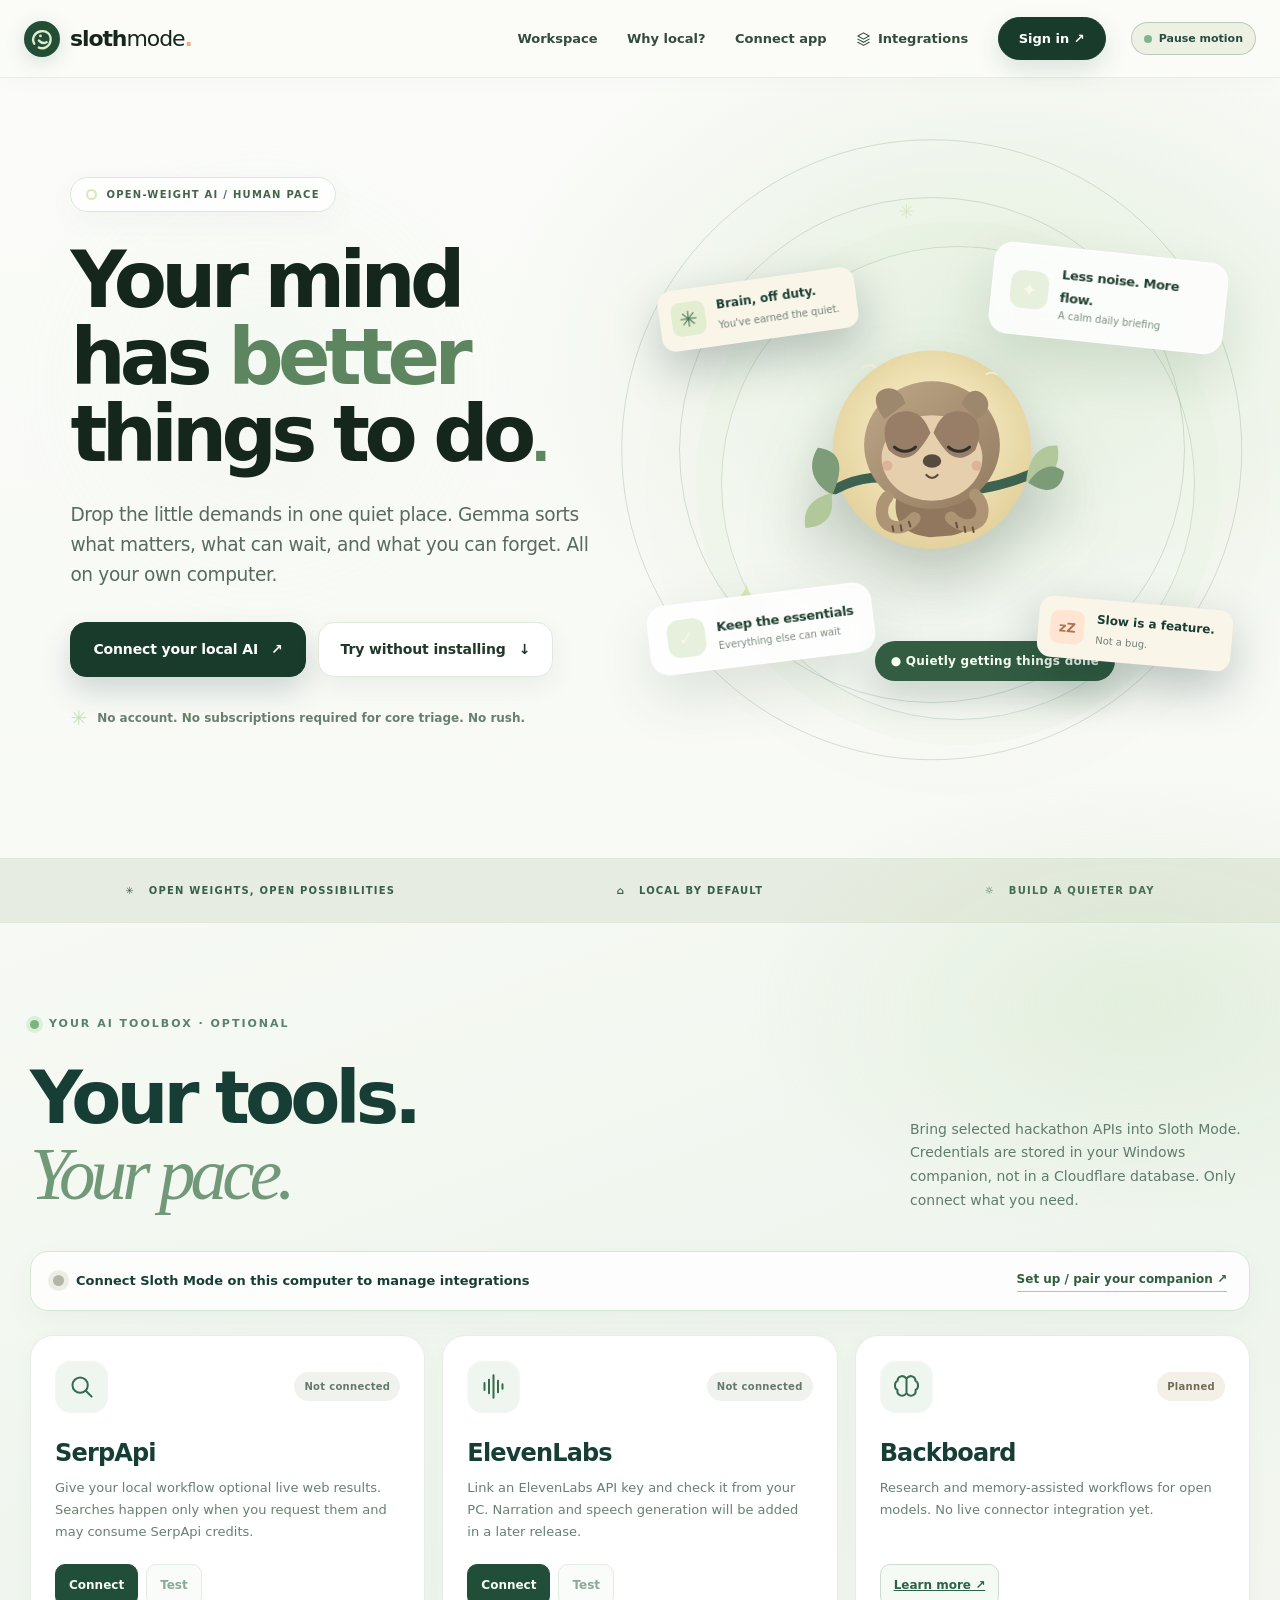
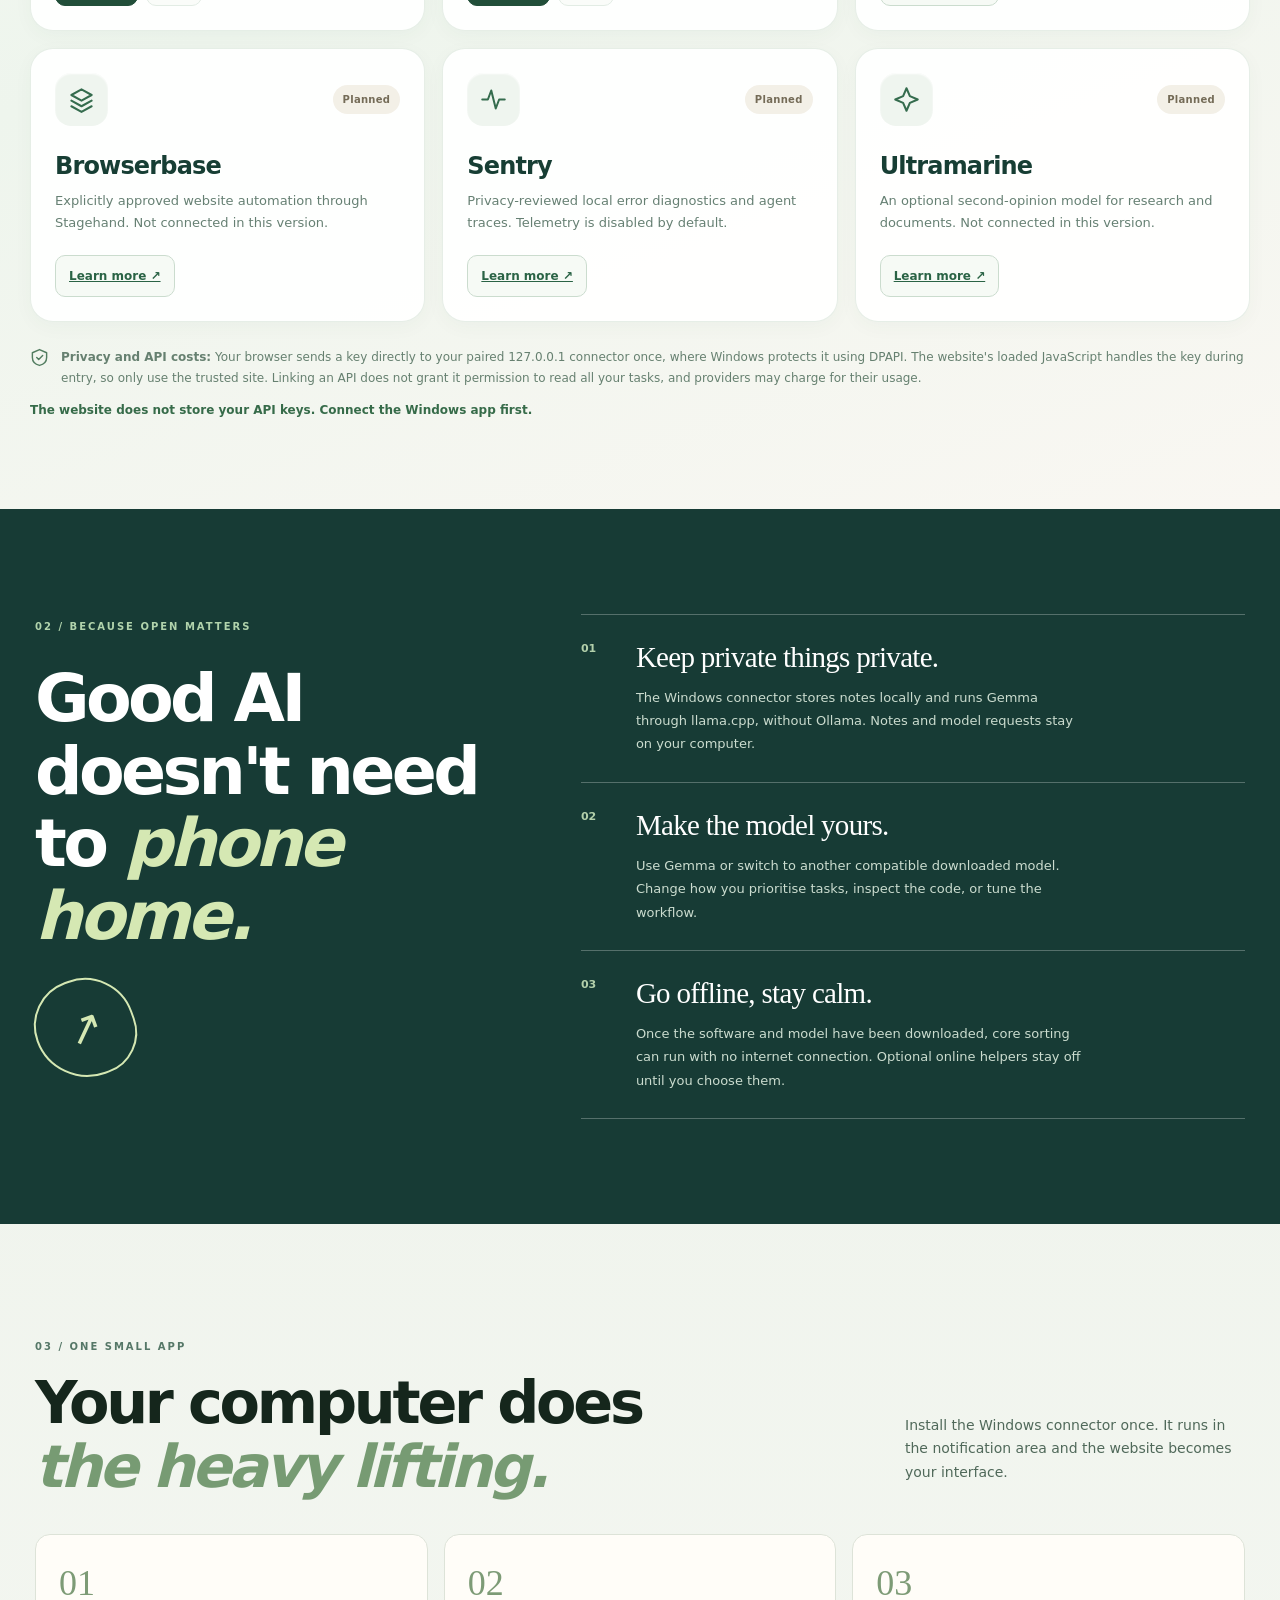
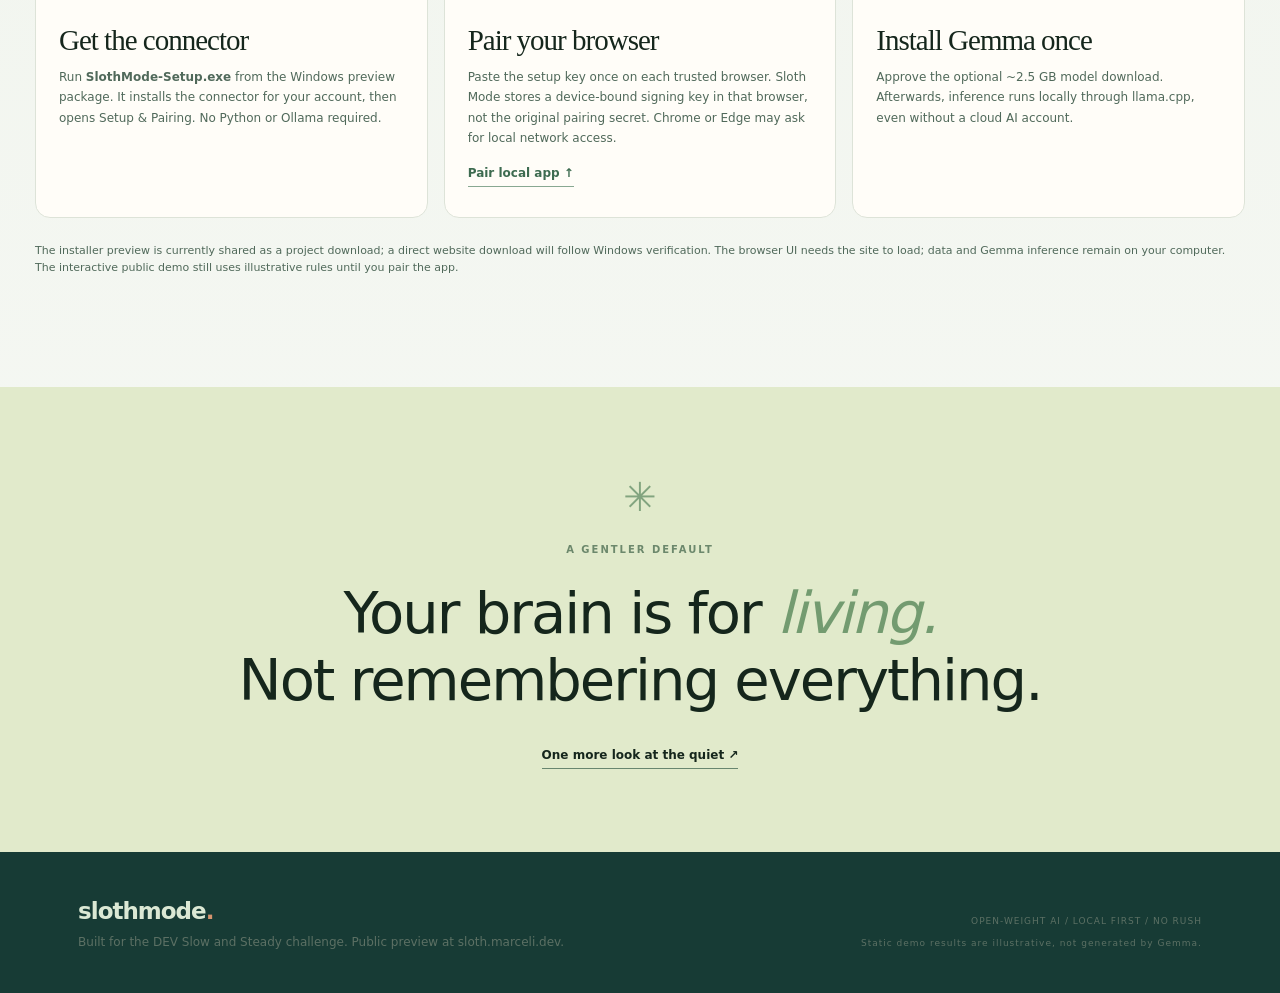
==== web/index.html @ a94655f0 "feat(web): show optional browser Gemma panel on dashboard" ====
<!doctype html>
<html lang="en">
<head><script>document.documentElement.dataset.slothPage=(location.pathname==="/dashboard"?"dashboard":"home")</script>
  <meta charset="utf-8">
  <meta name="viewport" content="width=device-width, initial-scale=1">
  <meta name="theme-color" content="#173b35">
  <meta name="description" content="Sloth Mode is a local-first AI quiet inbox. Let Gemma sort the small stuff while you get on with living.">
  <meta property="og:title" content="Sloth Mode — Your mind has better things to do">
  <meta property="og:description" content="A little more breathing room, powered by open-weight AI you run yourself.">
  <title>Sloth Mode — Your mind has better things to do</title>
  <style>:root{--ink:#183d37;--forest:#173b35;--forest-deep:#102c2a;--paper:#f7f5ee;--cream:#eee9da;--line:#dddcd1;--lime:#cfebad;--coral:#f4ad88;--muted:#63746e;--display:Georgia,'Times New Roman',serif;--body:'Avenir Next',Avenir,'Segoe UI',system-ui,sans-serif}*{box-sizing:border-box}html{scroll-behavior:smooth;scroll-padding-top:90px}body{margin:0;background:var(--paper);font:15px/1.5 var(--body);color:var(--ink);-webkit-font-smoothing:antialiased}body::selection{background:var(--coral);color:var(--forest)}button,input,textarea{font:inherit}button{cursor:pointer}button:disabled{opacity:.55;cursor:not-allowed}a{color:inherit}a:focus-visible,button:focus-visible,input:focus-visible,textarea:focus-visible{outline:3px solid #cc8452;outline-offset:3px}img,svg{max-width:100%}h1,h2,h3,p{margin-top:0}h1,h2,h3{font-weight:400}.site-shell{max-width:1600px;margin:auto;overflow:hidden}.skip-link{position:absolute;left:10px;top:-60px;z-index:100;background:white;color:black;padding:12px}.skip-link:focus{top:10px}.site-header{height:86px;display:flex;align-items:center;justify-content:space-between;padding:0 clamp(22px,5.2vw,86px);gap:25px;background:#f7f5ee}.wordmark{display:flex;align-items:center;gap:10px;text-decoration:none;font-size:24px;font-weight:850;letter-spacing:-1.4px;white-space:nowrap}.brand-mark{height:36px;width:36px;border-radius:50%;background:var(--forest);color:var(--lime);display:grid;place-items:center}.brand-mark svg{height:28px;width:28px}.mark-light{font-weight:500}.wordmark-period,.period{color:#ecab81}.main-nav{display:flex;align-items:center;gap:32px;margin-left:auto;margin-right:auto}.main-nav a{font-size:12px;font-weight:700;text-decoration:none;transition:color .18s}.main-nav a:hover{color:#b47757}.header-status{font-weight:800;font-size:10px;letter-spacing:1.1px;white-space:nowrap;display:flex;align-items:center;gap:9px}.signal{display:inline-block;height:8px;width:8px;background:#76b077;border-radius:50%;box-shadow:0 0 0 4px rgba(120,178,129,.15)}.hero{position:relative;min-height:630px;display:grid;grid-template-columns:1fr 1fr;background:var(--forest);color:#f9f7e9;isolation:isolate;overflow:hidden;padding:70px clamp(24px,6.1vw,96px) 54px}.hero:before{content:"";position:absolute;inset:0;background-image:radial-gradient(rgba(252,248,218,.12) .7px,transparent .7px);background-size:28px 28px;opacity:.35;z-index:-1}.hero-copy{max-width:680px;position:relative;z-index:3}.eyebrow,.section-number,.card-index,.helper-number{font-size:10px;font-weight:850;letter-spacing:2px}.eyebrow{color:#d8eaba;display:flex;align-items:center;gap:12px}.eyebrow-dot{width:11px;height:11px;border:2px solid #d7eab5;border-radius:50%;display:inline-block}.hero h1{font-size:clamp(57px,6.3vw,104px);line-height:.99;letter-spacing:-5.2px;margin:25px 0 28px;font-family:var(--display);font-weight:400}.hero h1 em,.section-intro em,.how-it-works em,.final-thought em{color:var(--lime);font-weight:400}.hero h1 .period{font-family:var(--body);font-size:.68em}.hero-copy>p{font-size:16px;line-height:1.8;max-width:420px;color:#ccd9ca}.hero-ctas{display:flex;align-items:center;gap:29px;margin-top:31px;flex-wrap:wrap}.btn{min-height:49px;border:none;border-radius:99px;padding:0 22px;font-size:12px;font-weight:850;display:inline-flex;align-items:center;justify-content:center;gap:25px;text-decoration:none;transition:transform .23s cubic-bezier(.2,.8,.2,1),background .23s,color .23s;white-space:nowrap}.btn:hover:not(:disabled){transform:translateY(-3px)}.btn:active:not(:disabled){transform:translateY(0)}.btn-coral{background:var(--coral);color:#1e3c36}.btn-coral:hover{background:#ffd0aa}.btn-dark{background:var(--forest);color:#fff}.btn-dark:hover{background:#29554a}.btn-lime{background:var(--lime);color:#1e3c36}.btn-lime:hover{background:#e5f5cf}.quiet-link{text-decoration:none;font-size:12px;font-weight:700;color:#e9eedd;border-bottom:1px solid rgba(255,255,255,.35);padding-bottom:4px}.quiet-link:hover{border-color:white}.hero-footnote{margin-top:64px;color:#bad0bb;font-size:10px;font-weight:750;letter-spacing:.65px;display:flex;align-items:center;gap:10px}.tiny-spark{font-size:20px;color:var(--coral)}.hero-art{position:relative;min-height:490px;display:flex;align-items:center;justify-content:center;align-self:center}.orbit{position:absolute;border:1px solid rgba(218,232,194,.25);border-radius:50%;left:50%;top:49%;transform:translate(-50%,-50%)}.orbit-one{height:92%;aspect-ratio:1}.orbit-two{height:113%;aspect-ratio:1}.scene-wrap{width:min(100%,560px);z-index:2;animation:drift 8s ease-in-out infinite}.sloth-scene{width:100%;filter:drop-shadow(0 28px 26px rgba(0,0,0,.13))}.floating-note{position:absolute;z-index:4;border-radius:14px;background:#f9f5e9;color:var(--forest);box-shadow:0 18px 48px rgba(5,31,29,.25);padding:13px 18px 13px 12px;display:flex;align-items:center;gap:12px;min-width:186px;animation:bob 6s ease-in-out infinite}.floating-note strong{display:block;font-size:12px;line-height:1.3}.floating-note small{display:block;font-size:10px;color:#708076;margin-top:4px}.floating-one{left:1%;top:18%;transform:rotate(-8deg)}.floating-two{right:-4%;bottom:12%;animation-delay:-3s;transform:rotate(5deg)}.note-icon,.sleep-icon{width:34px;height:34px;background:#e3edcf;border-radius:9px;display:grid;place-items:center;font-size:22px;color:#487351}.sleep-icon{font-size:13px;background:#ffe5d2;color:#ad7451;font-weight:800}.float-leaf{position:absolute;color:#d4e8b8;animation:twinkle 8s ease-in-out infinite}.leaf-a{left:13%;bottom:17%;font-size:48px}.leaf-b{right:8%;top:12%;font-size:28px;animation-delay:-2s}.hero-vertical{position:absolute;right:20px;bottom:85px;writing-mode:vertical-rl;font-size:9px;letter-spacing:2px;color:#a5c4ac}.metrics{padding:24px clamp(24px,6.1vw,96px);display:grid;grid-template-columns:1fr 1fr 1fr 1.35fr;border-bottom:1px solid var(--line);background:#edeee3;min-height:125px}.metric{display:flex;align-items:center;gap:14px;padding:9px 23px;border-right:1px solid #d4d9cd}.metric:first-child{padding-left:0}.metric:last-child{border-right:0;padding-right:0}.metric-icon{width:38px;height:38px;border-radius:50%;background:#dce7d0;display:grid;place-items:center;font-size:20px;flex-shrink:0}.metric strong{display:block;font-size:29px;font-weight:750;line-height:1.2;letter-spacing:-1.5px}.metric span:last-child{display:block;font-size:11px;color:#657970}.model-symbol{background:#e0ecda;padding:15px;border-radius:50%;display:grid;place-items:center}.metric .model-name{font-size:13px;letter-spacing:-.2px;line-height:1.4;overflow-wrap:anywhere}.section-intro{padding:98px clamp(24px,6.1vw,96px) 36px;display:flex;justify-content:space-between;align-items:end;gap:30px}.section-number{color:#557767}.section-intro h2,.inbox-heading h2,.how-heading h2,.helpers-heading h2{font-family:var(--display);font-size:clamp(40px,4.5vw,70px);letter-spacing:-2.6px;line-height:1.07;margin:20px 0 0}.section-intro em,.how-it-works em{color:#749b72}.section-intro>p{max-width:320px;color:#6f7d74;font-size:14px;line-height:1.7;margin:0 0 8px}.workspace{padding:0 clamp(24px,6.1vw,96px) 90px;display:grid;grid-template-columns:.9fr 1.1fr;gap:20px}.capture-card,.digest-card{border-radius:19px;padding:clamp(27px,3.5vw,48px);min-width:0}.capture-card{background:#e7ebd9;position:relative;overflow:hidden}.capture-card:after{content:"";position:absolute;height:220px;width:220px;border-radius:50%;right:-170px;top:-130px;border:30px solid rgba(114,146,106,.15);pointer-events:none}.digest-card{background:#fffdfa;border:1px solid #e6e3d8;box-shadow:0 9px 40px rgba(29,49,40,.035)}.card-top{display:flex;align-items:center;justify-content:space-between}.card-index{color:#577467}.card-asterisk{font-size:34px;color:#85a87f}.digest-sun{font-size:42px;line-height:1;color:#d29a6b}.capture-card h3,.digest-card h3{font-family:var(--display);font-size:clamp(39px,4vw,59px);line-height:1.06;letter-spacing:-2px;margin:18px 0 15px}.digest-card h3 em{color:#7d9e75}.capture-card>p,.digest-card>p{font-size:13px;color:#668078;max-width:360px;line-height:1.6;margin-bottom:26px}.capture-card textarea,.helper-card input,.helper-card textarea{width:100%;display:block;background:#fcfdf8;border:1px solid #d1dbcb;border-radius:10px;padding:16px;resize:vertical;color:#1b4036;outline:none}.capture-card textarea{font-size:13px;min-height:153px;line-height:1.75}.capture-card textarea:focus,.helper-card input:focus,.helper-card textarea:focus{border-color:#5c8b74;box-shadow:0 0 0 3px rgba(112,154,125,.14)}.capture-card textarea::placeholder,.helper-card input::placeholder,.helper-card textarea::placeholder{color:#87968c}.input-bottom{display:flex;justify-content:space-between;gap:12px;color:#84968a;font-size:10px;margin:10px 3px 19px}.add-btn{width:100%;justify-content:space-between;padding:0 21px}.sample-line{display:flex;align-items:center;justify-content:space-between;gap:10px;border-top:1px solid #cad5c5;margin-top:26px;padding-top:22px}.sample-line>span{font-size:9px;letter-spacing:1px;font-weight:800;color:#68836d}.sample-button{padding:0;background:none;border:0;font-size:11px;color:#315d47;font-weight:800;text-align:right}.sample-button:hover,.export-button:hover{color:#c47850}.privacy-line{font-size:10px!important;color:#77907f!important;margin:20px 0 0!important}.digest-controls{display:flex;align-items:center;gap:20px;flex-wrap:wrap;margin:20px 0 30px}.export-button{border:none;background:none;color:#587369;font-size:12px;font-weight:850;white-space:nowrap}.notice{border-radius:10px;background:#e9efdf;color:#3d654b;padding:12px 15px;font-size:12px;margin:0 0 18px;line-height:1.6}.notice.error{background:#fff0e7;color:#995334}.hidden{display:none!important}.priority-group{border-top:1px solid #e8e8de;padding:15px 0}.priority-heading{display:flex;align-items:center;gap:10px}.priority-heading strong{font-size:10px;letter-spacing:1.3px;font-weight:850}.priority-dot{height:9px;width:9px;border-radius:50%}.dot-coral{background:#e49e73}.dot-olive{background:#a4b988}.dot-slate{background:#a9b4ae}.priority-counter{margin-left:auto;color:#82938a;font-size:12px;font-weight:750}.priority-body{padding:5px 0}.empty{color:#a1aaa1;font-size:12px;padding:4px 0 1px 20px}.brief-item{padding:11px 12px;margin-top:8px;background:#f5f6f0;border-radius:8px;animation:appear .36s ease both}.brief-item strong{font-size:12px;line-height:1.5;display:block}.brief-item p{font-size:11px;color:#718178;margin:5px 0 0;line-height:1.5}.inbox-section{background:#f1f1e9;padding:78px clamp(24px,6.1vw,96px) 95px}.inbox-heading,.helpers-heading{display:flex;justify-content:space-between;align-items:end;gap:24px}.inbox-heading p,.helpers-heading p{color:#728177;font-size:13px;margin:0 0 4px;max-width:320px;line-height:1.7}.inbox-heading h2{margin-top:14px}.heading-count{font:500 18px var(--body);color:#819087;letter-spacing:0;margin-left:12px}.inbox-toolbar{display:flex;align-items:center;justify-content:space-between;gap:15px;margin:35px 0 14px}.filter-group{display:flex;gap:5px;flex-wrap:wrap}.filter-btn{border:1px solid transparent;color:#6b8073;background:transparent;padding:9px 15px;border-radius:100px;font-size:11px;font-weight:750;transition:background .18s,color .18s}.filter-btn:hover{background:#e5e7dd}.filter-btn.selected{background:var(--forest);color:white}.inbox-toolbar-tip{font-size:11px;color:#8b968b}.inbox-list{background:#fdfcf7;border-radius:16px;border:1px solid #e2e3d9;overflow:hidden;min-height:106px}.note{display:flex;align-items:center;gap:15px;padding:18px 25px;border-bottom:1px solid #e8e9e1;animation:appear .23s ease both}.note:last-child{border-bottom:0}.note:hover{background:#f9fbf6}.check{appearance:none;cursor:pointer;width:21px;height:21px;border-radius:7px;border:1.5px solid #a1b3a6;flex-shrink:0;background:#fff;display:grid;place-items:center;transition:background .16s}.check:checked{background:#638c6d;border-color:#638c6d}.check:checked:after{content:'✓';font-size:14px;color:white;font-weight:bold}.note-body{min-width:0;flex:1}.note-body p{font-size:13px;line-height:1.55;margin:0 0 4px;overflow-wrap:anywhere}.note-body small{font-size:10px;color:#91a094}.note.done .note-body p{text-decoration:line-through;color:#99a59d}.pill{font-size:10px;font-weight:800;white-space:nowrap;border-radius:100px;padding:6px 10px;background:#eaece5;color:#668072}.pill.now{background:#fbe5d7;color:#af714d}.pill.later{background:#e7efdb;color:#61805e}.pill.no_action{background:#e8ebea;color:#687870}.pill.queued{background:#f1ede6;color:#887f70}.inbox-empty{padding:36px;text-align:center;color:#839487;font-size:13px}.inbox-empty-icon{font-size:30px;display:block;margin-bottom:8px}.how-it-works{background:#173b35;color:#f8f7ea;padding:90px clamp(24px,6.1vw,96px);display:grid;grid-template-columns:.86fr 1.14fr;gap:50px;align-items:center}.how-it-works .section-number{color:#b1d3ac}.how-heading h2{margin-top:17px}.how-steps{display:grid;grid-template-columns:repeat(3,1fr);gap:25px}.how-step{border-top:1px solid #7b9c8b;padding-top:18px}.how-step span{font-size:10px;color:#b9d0b0;font-weight:800}.how-step strong{display:block;font-family:var(--display);font-weight:400;font-size:24px;margin:26px 0 9px}.how-step p{font-size:12px;color:#c0d0c4;line-height:1.7}.helpers-section{padding:100px clamp(24px,6.1vw,96px)}.helpers-heading h2{margin-top:14px}.helpers-grid{display:grid;grid-template-columns:repeat(3,1fr);gap:15px;margin-top:34px}.helper-card{border:1px solid #dce4d8;border-radius:14px;background:#fffdfa;padding:26px;position:relative;display:flex;flex-direction:column;min-width:0}.helper-number{color:#6c907b;font-size:9px}.helper-symbol{font-size:34px;color:#729574;height:61px;margin-top:12px}.helper-card h3{font-family:var(--display);font-size:29px;letter-spacing:-.7px;margin:0 0 10px}.helper-card p{font-size:12px;color:#798981;line-height:1.6;min-height:59px}.helper-card input,.helper-card textarea{font-size:12px;background:#fafbf6;min-height:45px;margin-top:auto}.helper-card textarea{min-height:70px}.helper-submit{background:transparent;border:none;border-bottom:1px solid #bdcdbd;display:flex;justify-content:space-between;align-items:center;text-align:left;padding:17px 0 7px;margin-top:8px;font-size:12px;font-weight:850;color:#3d5c48}.helper-submit:hover{color:#c08254}.helper-card audio{width:100%;margin-top:10px}.consent-bar{display:flex;align-items:start;gap:12px;background:#e8efe0;padding:21px 25px;border-radius:13px;margin:19px 0 8px;color:#47644e;font-size:12px;line-height:1.6;cursor:pointer}.consent-bar input{width:18px;height:18px;accent-color:#466e53;margin:2px 0 0;flex-shrink:0}.consent-bar strong{font-weight:800}.provider-status{font-size:10px;color:#8a968b}.tool-results{font-size:13px;line-height:1.7;color:#455f50;overflow-wrap:anywhere}.tool-results a{color:#286a54}.tool-results li{margin-bottom:12px}.final-thought{background:#e1eacb;padding:80px 20px 87px;text-align:center;position:relative}.final-star{font-size:40px;color:#82a47f;margin-bottom:10px}.final-thought>span{font-size:10px;font-weight:850;letter-spacing:2px;color:#6c886c}.final-thought p{font:400 clamp(34px,4.5vw,63px)/1.16 var(--display);letter-spacing:-2px;margin:22px 0 28px}.final-thought em{color:#739b70}.final-link{font-size:12px;font-weight:850;text-decoration:none;border-bottom:1px solid #68866f;padding-bottom:6px}.final-link:hover{color:#ae795b}.footer{padding:42px clamp(24px,6.1vw,96px);display:flex;align-items:end;justify-content:space-between;gap:20px}.footer-brand{font-size:23px;letter-spacing:-1px;font-weight:850;text-decoration:none}.footer-brand span{color:#d5936e}.footer p{color:#819187;font-size:12px;margin:4px 0 0}.footer-meta{display:flex;align-items:end;flex-direction:column;gap:9px;font-size:9px;color:#7e8d83;letter-spacing:1px;text-align:right}.sr-only{position:absolute;width:1px;height:1px;padding:0;margin:-1px;overflow:hidden;clip:rect(0,0,0,0);white-space:nowrap;border:0}@keyframes drift{0%,100%{transform:translateY(0) rotate(-1deg)}50%{transform:translateY(-14px) rotate(1deg)}}@keyframes bob{0%,100%{translate:0 0}50%{translate:0 -9px}}@keyframes twinkle{0%,100%{opacity:.55;transform:rotate(-10deg)}50%{opacity:1;transform:rotate(12deg)}}@keyframes appear{from{opacity:0;transform:translateY(9px)}to{opacity:1;transform:translateY(0)}}@media(max-width:1150px){.hero h1{font-size:clamp(53px,6vw,82px)}.floating-one{left:-4%}.floating-two{right:-5%}.how-it-works{grid-template-columns:1fr}.how-steps{max-width:900px}.metric{padding:9px 12px}.metric-icon{display:none}}@media(max-width:820px){.site-header{height:74px}.main-nav{gap:13px;margin:0}.main-nav a{font-size:11px}.header-status{display:none}.hero{grid-template-columns:1fr;padding:58px 26px 20px}.hero-copy{max-width:none}.hero h1{font-size:clamp(57px,9vw,90px)}.hero-art{min-height:380px;width:min(100%,540px);margin:auto}.hero-footnote{margin-top:35px}.hero-vertical{display:none}.floating-one{left:0}.floating-two{right:0}.metrics{grid-template-columns:1fr 1fr;gap:10px}.metric{border:0;padding:15px 0!important}.section-intro{padding-top:66px}.workspace{grid-template-columns:1fr;padding-bottom:65px}.capture-card,.digest-card{padding:32px}.inbox-section{padding-top:65px}.helpers-grid{grid-template-columns:1fr}.helper-card p{min-height:0}.helpers-heading,.section-intro,.inbox-heading{align-items:start}.how-steps{gap:12px}}@media(max-width:520px){.site-header{padding:0 20px}.wordmark{font-size:21px}.brand-mark{height:31px;width:31px}.main-nav{gap:10px}.main-nav a:nth-child(3){display:none}.hero{padding:45px 21px 8px}.hero h1{font-size:clamp(51px,12.5vw,69px);letter-spacing:-3px}.hero p{font-size:14px}.hero-ctas{gap:19px}.hero-art{min-height:315px}.scene-wrap{width:100%;max-width:340px}.orbit-one{height:91%}.orbit-two{height:104%}.floating-note{padding:9px;min-width:143px}.floating-note strong{font-size:10px}.floating-note small{font-size:9px}.floating-one{left:-2%;top:13%}.floating-two{right:-2%;bottom:8%}.note-icon,.sleep-icon{width:27px;height:27px}.metrics{padding:15px 23px;grid-template-columns:1fr 1fr}.metric strong{font-size:25px}.metric .model-name{font-size:11px}.metric span:last-child{font-size:10px}.section-intro,.inbox-heading,.helpers-heading{flex-direction:column;align-items:start;gap:14px}.section-intro{padding:60px 23px 25px}.section-intro h2,.how-heading h2,.helpers-heading h2,.inbox-heading h2{font-size:42px;letter-spacing:-1.6px}.workspace{padding:0 15px 60px;gap:13px}.capture-card,.digest-card{padding:27px 23px}.sample-line{align-items:start;flex-direction:column}.inbox-section{padding:55px 16px}.inbox-heading h2{font-size:40px}.inbox-toolbar-tip{display:none}.filter-btn{padding:9px 12px}.note{padding:15px 12px;gap:10px;align-items:start}.note .pill{font-size:9px;padding:4px 7px}.note-body p{font-size:12px}.how-it-works{padding:65px 23px;gap:32px}.how-steps{grid-template-columns:1fr;gap:12px}.how-step{padding:15px 0 0}.how-step strong{margin:9px 0 3px}.how-step p{margin:0 0 6px}.helpers-section{padding:70px 16px}.helpers-heading{padding:0 8px}.helper-card{padding:23px}.final-thought p{letter-spacing:-1px}.footer{padding:35px 22px;align-items:start;flex-direction:column}.footer-meta{align-items:start;text-align:left}}@media(prefers-reduced-motion:reduce){*,*::before,*::after{animation-duration:.01ms!important;animation-iteration-count:1!important;scroll-behavior:auto!important;transition-duration:.01ms!important}}

/* Contrast refinement: all supporting text should remain comfortably legible on warm backgrounds. */
.section-intro>p,.inbox-heading p,.helpers-heading p,.capture-card>p,.digest-card>p,.helper-card p,.preview-section-head>p,.install-heading>p{color:#526b5e}
.metric span:last-child,.input-bottom,.privacy-line,.empty,.inbox-empty,.note-body small,.footer p,.footer-meta,.provider-status,.priority-counter{color:#5c7064!important}
.capture-card textarea::placeholder,.helper-card input::placeholder,.helper-card textarea::placeholder{color:#607569}
.helper-number,.helper-card .helper-number,.helper-card .helper-symbol{color:#4b755a}

.preview-ticker{display:flex;justify-content:space-around;gap:15px;flex-wrap:wrap;padding:24px 22px;background:#e4ecd6;color:#527356;font-size:10px;font-weight:850;letter-spacing:1.2px}.preview-section{padding:100px clamp(24px,6.1vw,96px)}.preview-section-head,.install-heading{display:flex;justify-content:space-between;align-items:end;gap:30px;margin-bottom:35px}.preview-section-head h2,.preview-install h2{font:400 clamp(43px,4.6vw,70px)/1.08 Georgia,serif;letter-spacing:-2.7px;margin:14px 0 0}.preview-section-head em,.preview-install em{color:#779b73}.preview-section-head>p,.install-heading>p{max-width:340px;color:#728278;font-size:14px;line-height:1.7}.demo-window{background:#fcfbf7;border:1px solid #dde3d8;border-radius:18px;overflow:hidden;box-shadow:0 17px 65px rgba(29,51,41,.06)}.demo-bar{height:53px;background:#e7ece2;padding:0 25px;display:flex;align-items:center;justify-content:space-between;color:#647a6b;font-size:10px;font-weight:850;letter-spacing:1.2px}.demo-window-dots{display:flex;gap:6px}.demo-window-dots i{height:9px;width:9px;border-radius:50%;background:#a3b6a0}.demo-window-dots i:first-child{background:#e8a88b}.demo-window-dots i:nth-child(2){background:#e6ca8b}.demo-bar-end{font-size:27px;color:#7c9c79}.demo-inner{display:grid;grid-template-columns:1fr 1fr;min-height:445px}.demo-panel{padding:36px 44px 40px}.demo-panel:first-child{border-right:1px solid #e3e8de}.demo-label{font-size:10px;letter-spacing:1.5px;font-weight:850;color:#71917c}.demo-panel h3{font:400 40px/1.2 Georgia,serif;letter-spacing:-1.4px;margin:12px 0 24px}.demo-task{display:flex;align-items:start;gap:13px;border-bottom:1px solid #e5e8df;padding:14px 4px}.demo-task>span{font-size:18px;color:#8ba482}.demo-task p{font-size:13px;line-height:1.6;margin:0;max-width:360px}.demo-panel .btn{margin-top:32px}.demo-results{background:#f4f6ed}.demo-placeholder{text-align:center;padding:60px 8px 20px;color:#6e8974}.demo-placeholder-symbol{display:block;font-size:52px;color:#8eab83;animation:twinkle 8s ease-in-out infinite}.demo-placeholder p{font:400 23px Georgia,serif;margin:10px 0 6px}.demo-placeholder small{font-size:11px}.demo-result{background:#fff;border:1px solid #e6e9df;border-radius:10px;padding:14px 16px;margin-bottom:10px;animation:appear .4s both}.demo-result:nth-child(2){animation-delay:.1s}.demo-result:nth-child(3){animation-delay:.2s}.demo-result-label{display:flex;align-items:center;gap:8px;font-size:9px;letter-spacing:1px;color:#61766a;font-weight:850;margin-bottom:7px}.demo-result strong{font-size:13px}.demo-result p{color:#758579;font-size:11px;margin:3px 0 0}.demo-reset{background:none;border:0;padding:7px 0;color:#477353;font-weight:750;font-size:12px}.demo-reset:hover{color:#bd8258}.demo-bottom{padding:15px 25px;background:#edf1e9;border-top:1px solid #e2e7dd;display:flex;justify-content:space-between;gap:12px;align-items:center;color:#698373;font-size:10px;letter-spacing:.5px;font-weight:750}.demo-bottom>span:first-child{display:flex;align-items:center;gap:9px}.preview-why{background:#173b35;color:white;display:grid;grid-template-columns:.85fr 1.15fr;gap:55px;padding:105px clamp(24px,6.1vw,96px)}.preview-why .section-number{color:#b1d3ac}.why-left{position:relative}.why-left h2{font:400 clamp(48px,5.2vw,79px)/1.05 Georgia,serif;letter-spacing:-3px;margin:26px 0}.why-left h2 em{color:#d5e8b3}.hand-drawn-circle{width:100px;height:100px;border:2px solid #d5e8b3;border-radius:48% 52% 44% 56%;display:grid;place-items:center;font-size:43px;color:#d5e8b3;transform:rotate(-20deg)}.why-row{display:grid;grid-template-columns:40px 1fr;gap:15px;padding:26px 0;border-top:1px solid rgba(255,255,255,.27)}.why-row:last-child{border-bottom:1px solid rgba(255,255,255,.27)}.why-row>span{color:#b3d0ab;font-size:11px;font-weight:850}.why-row h3{font:400 29px Georgia,serif;margin:0 0 12px;letter-spacing:-.7px}.why-row p{max-width:450px;color:#bed1c3;font-size:13px;line-height:1.8;margin:0}.preview-install{padding:110px clamp(24px,6.1vw,96px)}.install-grid{display:grid;grid-template-columns:repeat(3,1fr);gap:16px}.install-grid>div{padding:27px 23px 30px;border:1px solid #dde3d8;border-radius:15px;min-width:0;background:#fffdf8}.install-step{color:#7d9b76;font:400 36px Georgia,serif}.install-grid h3{font:400 29px Georgia,serif;letter-spacing:-1px;margin:20px 0 10px}.install-grid p{font-size:12px;color:#7b8b7d;line-height:1.7;min-height:65px}.install-link{font-size:12px;font-weight:850;color:#3d6b50;text-decoration:none;border-bottom:1px solid #88a892;padding-bottom:4px}.code-line{display:flex;align-items:center;background:#edf1e9;border-radius:9px;padding:11px 9px 11px 12px;gap:10px;min-width:0}.code-line code{font-size:11px;white-space:nowrap;overflow-x:auto;flex:1;min-width:0}.code-line button{border:0;border-radius:6px;background:#d4e6cb;font-size:10px;padding:8px 11px;font-weight:850;color:#24513c;flex-shrink:0}.code-line button:hover{background:#b9d7b2}.install-small{font-size:11px;color:#8a9588;line-height:1.6;margin:24px 0 0}.final-thought{margin-top:0}@media(max-width:920px){.preview-section-head,.install-heading{flex-direction:column;align-items:start;gap:10px}.preview-why{grid-template-columns:1fr}.install-grid{grid-template-columns:1fr}.install-grid p{min-height:0}.preview-ticker{justify-content:center}.demo-panel{padding:26px}}@media(max-width:600px){.preview-section{padding:70px 16px}.preview-section-head h2,.preview-install h2{font-size:44px;letter-spacing:-1.8px}.demo-inner{grid-template-columns:1fr}.demo-panel:first-child{border-right:0;border-bottom:1px solid #e1e9df}.demo-panel{padding:25px 20px}.demo-panel h3{font-size:32px}.demo-bar{padding:0 12px;gap:10px;font-size:8px}.demo-bottom{padding:14px;flex-direction:column;align-items:start;font-size:9px}.preview-why{padding:70px 24px;gap:22px}.why-left h2{font-size:52px;letter-spacing:-2px}.why-row h3{font-size:25px}.preview-install{padding:75px 17px}.preview-ticker span{font-size:9px}}

/* Preview-specific readability refinements. */
.preview-section-head>p,.install-heading>p,.install-grid p,.install-small,.why-row p,.demo-placeholder small,.demo-result p,.demo-bottom,.demo-label{color:#50695a}
.why-row p{color:#cbdccf}
.demo-label{font-weight:850}
/* Quiet Lab: interactive, entirely on-device browser preview */
.quiet-lab {padding: clamp(64px,9vw,130px) max(24px,calc((100vw - 1180px)/2)); background:#f1ebdb;color:#153a35;scroll-margin-top:65px}
.ql-head {display:flex;justify-content:space-between;align-items:end;gap:32px;margin-bottom:32px}
.ql-head h2 {font-size:clamp(2.7rem,6vw,5.7rem);font-weight:600;letter-spacing:-.058em;line-height:1.02;margin:18px 0 0}
.ql-head h2 em {font-family:Georgia,serif;font-weight:400;color:#b6694e}
.ql-head p {max-width:350px;line-height:1.75;color:#52625d}
.ql-panel {border-radius:26px;background:#fcf9ed;overflow:hidden;box-shadow:0 15px 50px #173c3020;border:1px solid #e1dcca}
.ql-top {padding:17px 26px;background:#173c34;color:#f7f1db;display:flex;align-items:center;justify-content:space-between;font-size:.73rem;letter-spacing:.12em;font-weight:700}
.ql-local {display:flex;gap:8px;align-items:center}
.ql-local:before {content:'';width:8px;height:8px;border-radius:100%;background:#bad78b}
.ql-work {display:grid;grid-template-columns:minmax(0,1fr) minmax(0,1fr);min-height:550px}
.ql-input {padding:30px;border-right:1px solid #e8e2d4}
.ql-output {padding:30px;background:#f8f4e7;min-width:0}
.ql-kicker {font-size:.67rem;letter-spacing:.13em;text-transform:uppercase;font-weight:800;color:#957e66}
.ql-input h3,.ql-output h3 {font-size:clamp(1.35rem,2.2vw,2rem);line-height:1.15;letter-spacing:-.04em;margin:14px 0 14px}
.ql-input>p,.ql-output>p {font-size:.9rem;line-height:1.65;color:#5f6962;margin-bottom:21px}
.ql-textarea {width:100%;resize:vertical;min-height:222px;border:1px solid #bfc6b7;border-radius:15px;background:#fffef8;color:#173b35;outline:none;padding:17px;font:inherit;line-height:1.6;box-sizing:border-box}
.ql-textarea:focus-visible {outline:3px solid #b7cda0;outline-offset:2px}
.ql-actions {display:flex;gap:9px;flex-wrap:wrap;align-items:center;margin-top:14px}
.ql-primary,.ql-secondary,.ql-pill,.ql-mini {font:inherit;cursor:pointer}
.ql-primary {background:#153e36;color:#fffbea;border:0;border-radius:11px;padding:13px 18px;font-weight:750}
.ql-primary:hover {background:#26574b}
.ql-secondary {border:1px solid #c9c9b9;border-radius:11px;background:transparent;color:#24483e;padding:12px 16px;font-weight:650}
.ql-secondary:hover {background:#ecebdc}
.ql-picker {display:flex;align-items:center;gap:8px;flex-wrap:wrap;margin-top:22px}
.ql-picker>span {font-size:.74rem;margin-right:8px;font-weight:700}
.ql-pill {border:1px solid #d2d4c3;color:#405b4d;border-radius:30px;padding:8px 13px;background:transparent;font-weight:750;font-size:.8rem}
.ql-pill[aria-pressed='true'] {background:#d8e7bf;border-color:#a8c288;color:#23442d}
.ql-disclaimer {font-size:.75rem;line-height:1.6;color:#647368;margin-top:18px}
.ql-file {font-size:.77rem;display:block;margin-top:13px;color:#526159}
.ql-file input {font:inherit;max-width:100%;margin-top:7px}
.ql-result {display:grid;gap:13px;max-height:540px;overflow-y:auto;scrollbar-color:#b7c5b0 transparent}
.ql-result[hidden] {display:none}
.ql-idle {padding:80px 24px;text-align:center;color:#718178}
.ql-idle strong {display:block;color:#2a5146;font-size:1.1rem;margin:10px 0}
.ql-idle .ql-orbit {font-size:3rem}
.ql-task {border:1px solid #e4dfcf;border-radius:13px;background:#fffdf4;padding:14px}
.ql-task-header {display:flex;justify-content:space-between;gap:8px;align-items:center;margin-bottom:8px}
.ql-tag {display:inline-block;border-radius:50px;font-size:.65rem;letter-spacing:.07em;font-weight:800;text-transform:uppercase;padding:5px 9px;background:#ebeddd;color:#53633b}
.ql-tag.focus {background:#f9decf;color:#913d2f}.ql-tag.no_action {background:#e0e8e7;color:#425c5a}
.ql-ref {font-size:.72rem;color:#786f5d;font-family:ui-monospace,monospace}
.ql-raw {overflow-wrap:anywhere;margin:0 0 10px;font-weight:650;font-size:.92rem;line-height:1.55}
.ql-why {font-size:.73rem;color:#637168;line-height:1.5;margin:0}
.ql-task details {font-size:.77rem;color:#486256;margin-top:10px}
.ql-task summary {cursor:pointer;font-weight:700}
.ql-task blockquote {padding:10px;margin:8px 0 0;background:#f5f2e6;border-left:3px solid #b2c4a2;overflow-wrap:anywhere}
.ql-move {display:flex;gap:6px;align-items:center;margin-top:11px;flex-wrap:wrap}
.ql-mini {border:1px solid #d3d9c9;border-radius:7px;padding:6px 9px;background:#fffdf8;color:#37584b;font-size:.73rem;font-weight:650}
.ql-mini[aria-pressed='true'] {background:#e2eacf;border-color:#8eb18a}
.ql-summary {font-size:.85rem;line-height:1.5;color:#4c685a;margin:0 0 14px}
.ql-bottom {display:flex;flex-wrap:wrap;justify-content:space-between;gap:12px;border-top:1px solid #e0daca;padding:16px 28px;color:#68746c;font-size:.76rem;align-items:center}
.ql-bottom strong {color:#254d42}
.ql-error {min-height:1.1em;color:#9c3931;margin-top:10px;font-size:.8rem}
.ql-resultbar {display:flex;gap:9px;flex-wrap:wrap;margin:16px 0}
.ql-resultbar[hidden]{display:none}
@media(max-width:820px){.ql-head{display:block}.ql-work{grid-template-columns:1fr}.ql-input{border-right:0;border-bottom:1px solid #e8e2d4}.ql-input,.ql-output{padding:22px}.quiet-lab{padding:65px 18px}.ql-top{padding:16px 20px;font-size:.63rem}}
@media(prefers-reduced-motion:reduce){.ql-primary,.ql-secondary,.ql-pill,.ql-mini{transition:none}}


/* MOTION SYSTEM v2 */
/* Sloth Mode motion system: restrained feedback, no layout-shifting animations. */
:root{--sm-ease:cubic-bezier(.22,1,.36,1);--sm-fast:180ms;--sm-normal:380ms}
.sm-scroll-track{position:fixed;top:0;inset-inline:0;height:3px;z-index:101;pointer-events:none;transform-origin:left center;background:transparent}
.sm-scroll-progress{width:100%;height:100%;background:linear-gradient(90deg,#e9a17a,#cceaa4,#7fb997);transform:scaleX(0);transform-origin:left center;will-change:transform}
.sm-motion-toggle{border:1px solid rgba(23,59,53,.22);border-radius:100px;background:#edf1e4;color:#284c40;font-weight:750;font-size:11px;line-height:1.2;padding:9px 12px;display:inline-flex;align-items:center;gap:7px;white-space:nowrap;cursor:pointer;transition:background var(--sm-fast),transform var(--sm-fast),box-shadow var(--sm-fast)}
.sm-motion-toggle:hover{background:#dce8ce;transform:translateY(-2px);box-shadow:0 6px 18px rgba(24,61,55,.09)}
.sm-motion-toggle[aria-pressed="true"]{background:#efe8da}
.sm-motion-toggle:focus-visible{outline:3px solid #d89164;outline-offset:3px}
.sm-motion-dot{height:8px;width:8px;background:#7eb58d;border-radius:50%;display:inline-block;animation:sm-breathe 3.6s ease-in-out infinite}
.sm-motion-toggle[aria-pressed="true"] .sm-motion-dot{animation:none;background:#bd906d}
html.sm-ready .sm-reveal{opacity:0;transform:translateY(23px) scale(.992);transition:opacity 740ms var(--sm-ease),transform 740ms var(--sm-ease);transition-delay:var(--sm-delay,0ms)}
html.sm-ready .sm-reveal.sm-visible{opacity:1;transform:translateY(0) scale(1)}
.hero-copy .eyebrow{animation:sm-enter 650ms both 90ms var(--sm-ease)}
.hero-copy h1{animation:sm-enter 850ms both 150ms var(--sm-ease)}
.hero-copy>p{animation:sm-enter 780ms both 290ms var(--sm-ease)}
.hero-ctas{animation:sm-enter 750ms both 400ms var(--sm-ease)}
.hero-footnote{animation:sm-enter 700ms both 520ms var(--sm-ease)}
.orbit-one{animation:sm-orbit 90s linear infinite}
.orbit-two{animation:sm-orbit-reverse 115s linear infinite}
.hero-art::after{content:"✳";position:absolute;top:3%;left:44%;color:#cee0b6;opacity:.65;pointer-events:none;z-index:1;font-size:19px;animation:sm-spark 7s ease-in-out infinite}
.hero-art .scene-wrap{transition:filter 450ms var(--sm-ease)}
@media(hover:hover) and (pointer:fine){.hero-art:hover .scene-wrap{filter:brightness(1.04)}.metric,.why-row,.install-grid>div,.how-step,.helper-card{transition:transform 280ms var(--sm-ease),box-shadow 280ms var(--sm-ease),background-color 280ms}.metric:hover,.why-row:hover,.install-grid>div:hover,.how-step:hover,.helper-card:hover{transform:translateY(-3px)}}
.btn,.ql-primary,.ql-secondary,.ql-mini,.ql-pill,.filter-btn,.helper-submit,.sample-button,.export-button{transition:background-color var(--sm-fast),color var(--sm-fast),border-color var(--sm-fast),transform var(--sm-fast),box-shadow var(--sm-fast)}
button:not(:disabled):active,.btn:active{scale:.975}
.btn span[aria-hidden],.install-link,.final-link span,.helper-submit span{display:inline-block;transition:transform 260ms var(--sm-ease)}
.btn:hover span[aria-hidden],.helper-submit:hover span,.final-link:hover span{transform:translate(3px,-2px)}
.ql-textarea,#note-text,#pile-text{transition:border-color 220ms ease,box-shadow 250ms ease,background-color 250ms ease}
.ql-textarea:focus,#note-text:focus,#pile-text:focus{box-shadow:0 0 0 5px rgba(159,193,154,.16)}
.ql-mini[aria-pressed="true"],.ql-pill[aria-pressed="true"],.filter-btn.selected{box-shadow:0 3px 11px rgba(34,80,60,.11)}
.ql-task,.pile-result,.note,.brief-item{transform-origin:top center;animation:sm-card-in 420ms var(--sm-ease) both;animation-delay:var(--sm-stagger,0ms)}
.ql-task.sm-updated{animation:sm-update 670ms var(--sm-ease)}
.ql-task:focus-within,.pile-result:focus-within,.note:focus-within{box-shadow:0 0 0 2px rgba(109,156,110,.25)}
.ql-task details[open] blockquote,.pile-result details[open] blockquote,.brief-item details[open] blockquote{animation:sm-details-in 250ms var(--sm-ease) both}
.ql-tag{transition:background-color 230ms,color 230ms}
.demo-results #demo-after:not([hidden]) .demo-result{animation:sm-card-in 500ms var(--sm-ease) both;animation-delay:calc(var(--sm-index,0) * 110ms)}
.demo-placeholder:not([hidden]) .demo-placeholder-symbol,.ql-idle .ql-orbit{display:inline-block;animation:sm-quiet 7s ease-in-out infinite}
.priority-dot,.signal{animation:sm-breathe 4s ease-in-out infinite}
.sm-input-info{font-size:11px;display:flex;align-items:center;gap:7px;color:#5b7866;margin:10px 0 0;min-height:18px}
.sm-input-info>span:first-child{display:inline-block;height:6px;width:6px;background:#8cab83;border-radius:50%;transition:transform 200ms}
.sm-input-info.sm-has-text>span:first-child{transform:scale(1.6)}
.sm-lane-progress{margin:7px 0 17px;background:#e0e8d5;height:5px;border-radius:8px;overflow:hidden}
.sm-lane-progress>span{display:block;width:100%;height:100%;background:linear-gradient(90deg,#93b89a,#e6a887);border-radius:8px;transform:scaleX(0);transform-origin:left;transition:transform 530ms var(--sm-ease)}
.sm-toast-region{position:fixed;right:clamp(13px,3vw,35px);bottom:25px;z-index:110;display:flex;flex-direction:column;gap:8px;max-width:min(370px,calc(100vw - 26px));pointer-events:none}
.sm-toast{background:#183d37;color:#f7f6e8;border:1px solid #456859;box-shadow:0 13px 38px rgba(13,49,39,.23);padding:13px 18px;border-radius:13px;font-size:12px;font-weight:750;pointer-events:auto;animation:sm-toast-in 380ms var(--sm-ease) both}
.sm-toast.sm-leaving{animation:sm-toast-out 200ms ease both}
.sm-burst{position:absolute;inset:0;pointer-events:none;z-index:10;overflow:hidden;border-radius:inherit}
.sm-burst i{position:absolute;left:52%;top:55%;display:block;width:6px;height:6px;background:var(--sm-color,#f1b38e);border-radius:2px;animation:sm-particle 590ms var(--sm-ease) both;animation-delay:var(--sm-pdelay,0ms)}
.sm-back-top{position:fixed;bottom:21px;left:clamp(12px,2vw,32px);z-index:90;width:43px;height:43px;border-radius:50%;border:1px solid rgba(66,98,79,.25);background:#f6f3e9;box-shadow:0 7px 22px rgba(32,61,45,.13);color:#234a3c;display:grid;place-items:center;font-size:17px;opacity:0;transform:translateY(12px);pointer-events:none;transition:opacity 250ms,transform 250ms;cursor:pointer}
.sm-back-top.sm-show{opacity:1;transform:translateY(0);pointer-events:auto}
.sm-back-top:hover{background:#e5eacb}
.site-header .main-nav a{position:relative}
.site-header .main-nav a::after{content:"";height:2px;position:absolute;bottom:-7px;left:0;right:0;background:#d89b76;transform:scaleX(0);transform-origin:center;transition:transform 240ms var(--sm-ease)}
.site-header .main-nav a:hover::after,.site-header .main-nav a.sm-current::after{transform:scaleX(1)}
.sm-complete{animation:sm-complete 420ms var(--sm-ease) both}
.sm-count-jump{animation:sm-nudge 420ms var(--sm-ease)}
.sm-skeleton{background:linear-gradient(95deg,#e9eee5 25%,#f5f7ef 50%,#e9eee5 75%);background-size:200% 100%;animation:sm-shimmer 1.6s linear infinite}
@keyframes sm-enter{from{opacity:0;transform:translateY(18px)}to{opacity:1;transform:translateY(0)}}
@keyframes sm-card-in{from{opacity:0;transform:translateY(11px) scale(.985)}to{opacity:1;transform:translateY(0) scale(1)}}
@keyframes sm-details-in{from{opacity:.1;transform:translateY(-5px)}to{opacity:1;transform:translateY(0)}}
@keyframes sm-update{0%,100%{box-shadow:0 0 0 0 rgba(139,186,130,0)}30%{box-shadow:0 0 0 5px rgba(139,186,130,.45)}}
@keyframes sm-quiet{0%,100%{transform:rotate(-6deg) scale(.97);opacity:.75}50%{transform:rotate(6deg) scale(1.06);opacity:1}}
@keyframes sm-breathe{0%,100%{opacity:.85;box-shadow:0 0 0 0 rgba(123,180,136,.23)}50%{opacity:1;box-shadow:0 0 0 5px rgba(123,180,136,.06)}}
@keyframes sm-orbit{from{transform:translate(-50%,-50%) rotate(0deg)}to{transform:translate(-50%,-50%) rotate(360deg)}}
@keyframes sm-orbit-reverse{from{transform:translate(-50%,-50%) rotate(0deg)}to{transform:translate(-50%,-50%) rotate(-360deg)}}
@keyframes sm-spark{0%,100%{opacity:.3;transform:translateY(0) rotate(-10deg)}50%{opacity:.9;transform:translateY(-12px) rotate(17deg)}}
@keyframes sm-toast-in{from{opacity:0;transform:translateY(18px) scale(.95)}to{opacity:1;transform:translateY(0) scale(1)}}
@keyframes sm-toast-out{to{opacity:0;transform:translateY(10px)}}
@keyframes sm-particle{0%{opacity:0;transform:translate(0,0) rotate(0deg) scale(.65)}22%{opacity:.85}100%{opacity:0;transform:translate(var(--sm-x,30px),var(--sm-y,-40px)) rotate(var(--sm-r,80deg)) scale(.2)}}
@keyframes sm-complete{35%{background:#e0efce;transform:scale(.995)}100%{background:transparent;transform:scale(1)}}
@keyframes sm-nudge{0%,100%{transform:scale(1)}50%{transform:scale(1.17)}}
@keyframes sm-shimmer{to{background-position-x:-200%}}
@media(max-width:820px){.sm-motion-toggle{padding:8px 10px;font-size:10px}.site-header{gap:8px}.site-header .main-nav{margin-left:auto;margin-right:0}.sm-toast-region{bottom:74px}}
@media(max-width:520px){.sm-motion-toggle{font-size:0;padding:8px 10px;gap:5px}.sm-motion-dot{width:7px;height:7px}.sm-motion-toggle::after{content:"Motion";font-size:10px}.sm-back-top{bottom:13px;left:13px}}
@media(prefers-reduced-motion:reduce){html{scroll-behavior:auto!important}html.sm-ready .sm-reveal{opacity:1!important;transform:none!important;transition:none!important}.sm-scroll-progress{transition:none!important}*,*::before,*::after{animation:none!important;transition:none!important;scroll-behavior:auto!important}.sm-back-top{transform:none!important}}
html[data-sm-motion="off"]{scroll-behavior:auto!important}
html[data-sm-motion="off"] *,html[data-sm-motion="off"] *::before,html[data-sm-motion="off"] *::after{animation:none!important;transition:none!important;scroll-behavior:auto!important}
html[data-sm-motion="off"].sm-ready .sm-reveal{opacity:1!important;transform:none!important}


/* Native bridge: transparent browser-to-loopback integration. */
.connector{position:relative;isolation:isolate;background:#142f2b;color:#f5f2e8;padding:clamp(72px,8vw,124px) max(22px,calc((100vw - 1180px)/2));overflow:hidden;scroll-margin-top:68px}
.connector::before{content:"";position:absolute;width:550px;height:550px;right:-280px;top:-210px;border-radius:50%;border:1px solid rgba(203,234,169,.17);box-shadow:0 0 0 95px rgba(203,234,169,.025),0 0 0 200px rgba(203,234,169,.025);z-index:-1;pointer-events:none}
.bridge-head{display:flex;align-items:end;justify-content:space-between;gap:24px;margin-bottom:30px}
.bridge-head h2{font:normal clamp(40px,5.8vw,79px)/1.03 Georgia,serif;letter-spacing:-.048em;margin:16px 0 0;max-width:740px}.bridge-head h2 em{color:#cdeab1;font-weight:normal}
.bridge-head p{max-width:355px;color:#d0dad0;font-size:15px}.bridge-eyebrow{font-size:11px;font-weight:800;letter-spacing:.19em;text-transform:uppercase;color:#cbeaaf}
.bridge-shell{display:grid;grid-template-columns:305px minmax(0,1fr);border:1px solid rgba(227,240,216,.17);border-radius:24px;overflow:hidden;box-shadow:0 22px 54px #091c173d;background:#23423a}
.bridge-sidebar{background:#1c3832;padding:30px;border-right:1px solid rgba(234,246,221,.13)}
.bridge-pill{display:inline-flex;gap:9px;align-items:center;border:1px solid rgba(240,242,225,.24);border-radius:100px;padding:7px 12px;font-size:11px;font-weight:750;letter-spacing:.05em}.bridge-pill::before{content:"";width:8px;height:8px;border-radius:50%;background:#e7ad90}.bridge-pill.connected::before{background:#b7e898;box-shadow:0 0 14px #b7e89899}
.bridge-sidebar h3{font:normal 30px/1.15 Georgia,serif;letter-spacing:-.025em;margin:26px 0 12px}.bridge-sidebar p{color:#ceded3;font-size:13px;line-height:1.65}
.bridge-steps{margin:24px 0;padding:0;list-style:none}.bridge-steps li{font-size:13px;display:flex;gap:12px;align-items:start;padding:12px 0;border-bottom:1px solid #ffffff18;color:#e5f0e1}.bridge-num{font-weight:800;font-size:10px;color:#acd1af;border:1px solid #66897b;border-radius:30px;padding:5px 8px;line-height:1.2}
.bridge-key-label{font-size:11px;letter-spacing:.12em;text-transform:uppercase;display:block;color:#c8dbc9;margin:22px 0 9px}.bridge-key{background:#102a25;color:#f4f4e9;padding:13px 15px;border-radius:10px;border:1px solid #729b83;font:13px/1.5 'Segoe UI',sans-serif;width:100%}.bridge-key:focus{outline:2px solid #b6ec98;outline-offset:3px}.bridge-small{font-size:12px!important;color:#c1d6c9!important;margin:12px 0}.bridge-main{padding:32px;min-height:422px}
.bridge-actions{display:flex;align-items:center;gap:10px;flex-wrap:wrap}.bridge-button{font:700 13px/1.2 'Segoe UI',sans-serif;background:#d9efb6;color:#173629;border:0;padding:13px 17px;border-radius:12px;cursor:pointer;transition:transform .2s,background .2s,box-shadow .2s}.bridge-button:hover{transform:translateY(-2px);box-shadow:0 9px 18px #07160f40}.bridge-button:focus-visible{outline:3px solid #fac0a0;outline-offset:3px}.bridge-button:active{transform:scale(.975)}.bridge-button:disabled{opacity:.45;cursor:not-allowed;transform:none}.bridge-button.secondary{background:#ffffff14;color:#f2f4e9;border:1px solid #ffffff35}.bridge-button.danger{background:#803e39;color:#fff}
.bridge-status{background:#0d2823;border:1px solid #587c6b;margin:17px 0 25px;padding:13px 15px;border-radius:11px;display:flex;gap:10px;align-items:center;font-size:13px;color:#dce5d5;min-height:52px}.bridge-status span:first-child{display:inline-grid;place-items:center;width:26px;height:26px;border-radius:100%;background:#cdeab1;color:#18362d;flex-shrink:0}
.bridge-connected[hidden],.bridge-before[hidden]{display:none!important}
.bridge-main h3{font:normal 27px/1.2 Georgia,serif;margin:20px 0 8px}.bridge-main p{color:#d1ddd1}.bridge-tasks{display:grid;gap:10px;margin:16px 0 22px;max-height:480px;overflow:auto}.bridge-task{background:#19382f;border:1px solid #ffffff29;border-radius:12px;padding:13px 15px;display:grid;grid-template-columns:1fr auto;gap:10px;animation:bridgeAppear .33s both}.bridge-task.done{opacity:.65}.bridge-task.done strong{text-decoration:line-through}.bridge-task strong{font:650 14px/1.5 'Segoe UI',sans-serif;overflow-wrap:anywhere}.bridge-task small{display:block;color:#b6c8b8;font-size:12px;margin-top:6px}.bridge-task button{border:1px solid #ffffff40;background:transparent;color:#f5f5ea;padding:7px 10px;border-radius:8px;cursor:pointer;font:600 12px 'Segoe UI',sans-serif}.bridge-task button:hover{background:#ffffff1a}.bridge-task-controls{display:flex;flex-wrap:wrap;align-content:start;gap:6px}
.bridge-note{width:100%;background:#102c26;color:#f6f5e9;border:1px solid #739d8a;border-radius:12px;padding:14px;resize:vertical;min-height:80px;font:14px/1.5 'Segoe UI',sans-serif}.bridge-note:focus{outline:3px solid #cbe8a2;outline-offset:2px}.bridge-entry-actions{display:flex;gap:10px;align-items:center;flex-wrap:wrap;margin-top:12px}.bridge-ai{margin-top:24px;padding-top:24px;border-top:1px solid #ffffff27}.bridge-ai .bridge-options{display:flex;gap:10px;align-items:center;flex-wrap:wrap}.bridge-ai select{padding:11px;border-radius:9px;border:1px solid #829f8d;background:#15342d;color:#fff}.bridge-ai select:focus-visible{outline:2px solid #d4efad}.bridge-private{margin-top:24px;display:flex;flex-wrap:wrap;gap:15px;color:#cee0ce;font:12px/1.65 'Segoe UI',sans-serif}.bridge-private span{display:flex;align-items:center;gap:5px}
@keyframes bridgeAppear{from{opacity:0;transform:translateY(9px)}to{opacity:1;transform:translateY(0)}}
@media(max-width:810px){.bridge-head{display:block}.bridge-shell{grid-template-columns:1fr}.bridge-sidebar{border-right:0;border-bottom:1px solid #ffffff27;padding:23px}.bridge-main{padding:23px}.connector{padding:66px 18px}.bridge-task{grid-template-columns:1fr}.bridge-main h3{font-size:25px}}
@media(prefers-reduced-motion:reduce){.bridge-button,.bridge-task{transition:none!important;animation:none!important}}
html.sm-motion-paused .bridge-button,html.sm-motion-paused .bridge-task{transition:none!important;animation:none!important}


/* v0.8 | QUIET DESK: accessible, useful movement and a clearer connected workspace */
.bridge-install-help{border:1px solid #ffffff38;border-radius:12px;padding:13px 15px;margin:15px 0;color:#e1eadd}
.bridge-install-help summary{cursor:pointer;font:700 12px/1.5 'Segoe UI',sans-serif}.bridge-install-help p{font:12px/1.6 'Segoe UI',sans-serif;margin:10px 0 0;color:#c5d9cc}
.connector{background:radial-gradient(ellipse 50% 30% at 90% 3%,rgba(201,230,164,.13),transparent 70%),#16372f;overflow:clip}
.bridge-shell{box-shadow:0 24px 60px rgba(3,19,14,.2);border:1px solid #a4b89b54}
.bridge-main{min-width:0}.bridge-connected{animation:bridgeAppear .42s ease-out both}
.bridge-overview{display:grid;grid-template-columns:1.02fr 1fr;gap:14px;margin:20px 0 22px;min-width:0}
.bridge-score,.bridge-overview-stats,.bridge-focus{border:1px solid #a1bd9b38;border-radius:18px;background:linear-gradient(135deg,#23483c,#1b3b33);}
.bridge-score{display:flex;align-items:center;gap:16px;padding:16px;min-width:0}
.bridge-score-ring{--complete:0%;width:92px;height:92px;border-radius:50%;background:conic-gradient(#d3f0a9 var(--complete),#3c6150 0);padding:7px;flex-shrink:0;transition:background .5s}
.bridge-score-ring>div{height:100%;width:100%;border-radius:50%;background:#1a3a31;display:flex;flex-direction:column;align-items:center;justify-content:center}
.bridge-score-ring strong{font:800 21px/1 'Segoe UI',sans-serif;color:#eff8e5}.bridge-score-ring span{font:10px/1.3 'Segoe UI',sans-serif;color:#c0d4c4;margin-top:5px}
.bridge-score>div:last-child{min-width:0}.bridge-score small,.bridge-overview-stats span{font:700 9px/1.4 'Segoe UI',sans-serif;letter-spacing:1.3px;color:#b9d5bc;display:block}
.bridge-score>div:last-child>strong{font:600 17px/1.45 Georgia,serif;color:#f5faee;display:block;margin-top:7px}
.bridge-overview-stats{display:grid;grid-template-columns:repeat(3,minmax(0,1fr));align-items:center;padding:13px 12px}
.bridge-overview-stats>div{text-align:center;padding:9px 3px;border-right:1px solid #ffffff25;min-width:0}.bridge-overview-stats>div:last-child{border:0}
.bridge-overview-stats strong{font:600 31px/1.35 Georgia,serif;color:#f0f7e7;display:block;margin-top:4px;font-variant-numeric:tabular-nums}
.bridge-toolbar{display:flex;align-items:center;flex-wrap:wrap;justify-content:space-between;gap:12px;margin:18px 0 15px}
.bridge-search-label{flex:1 1 175px;display:flex;align-items:center;gap:8px;background:#112e28;border:1px solid #6f9582;border-radius:11px;padding:0 12px;min-width:150px;min-height:44px}
.bridge-search-label>span{font:26px Georgia,serif;color:#d5e9c4}.bridge-search-label input{min-width:0;flex:1;border:0;background:transparent;outline:0;color:#f7f7eb;padding:10px 0;font:13px 'Segoe UI',sans-serif}
.bridge-search-label input::placeholder{color:#aec8b4}.bridge-search-label:focus-within{outline:2px solid #d3eeb3;outline-offset:2px}
.bridge-filters{display:flex;flex-wrap:wrap;gap:5px;padding:4px;background:#09251f;border-radius:12px}
.bridge-filters button,.bridge-timer-buttons button{border:0;border-radius:9px;padding:10px 11px;background:none;color:#cddfce;cursor:pointer;font:700 11px 'Segoe UI',sans-serif;transition:background .18s,transform .18s,color .18s}
.bridge-filters button[aria-pressed=true],.bridge-timer-buttons button[aria-pressed=true]{background:#d0eeae;color:#18392b}
.bridge-filters button:hover,.bridge-timer-buttons button:hover{background:#426653;color:white}.bridge-filters button:focus-visible,.bridge-timer-buttons button:focus-visible{outline:2px solid #ffd1a1;outline-offset:2px}
.bridge-tasks{max-height:460px;scrollbar-color:#69957d #183c33;scrollbar-width:thin}
.bridge-task{position:relative;background:#204638;border-color:#aac5a54d;border-radius:15px;padding:16px 15px;transition:border-color .18s,transform .18s,background .18s}
.bridge-task:hover{border-color:#d1ecb5;background:#284f40;transform:translateY(-1px)}
.bridge-task strong{font:600 15px/1.35 'Segoe UI',sans-serif;color:#f2f8e9}.bridge-task small{line-height:1.6;max-width:62ch;overflow-wrap:anywhere}
.bridge-task.done{opacity:.74}.bridge-task.done strong{text-decoration:line-through;text-decoration-color:#b0c1af}
.bridge-task-priority{display:inline-flex;align-items:center;gap:5px;border:1px solid #afc2a36b;color:#d8edd1!important;padding:3px 8px;border-radius:50px;width:fit-content;font-size:10px!important;letter-spacing:.4px;text-transform:uppercase;margin:5px 0}
.bridge-task-controls button{border:1px solid #7595807a;color:#e2f3db;min-height:33px;border-radius:8px}
.bridge-task-controls button:disabled{opacity:.4}.bridge-task-editor{margin-top:9px;display:grid;gap:9px}.bridge-task-editor textarea{width:100%;border:1px solid #9bbda5;border-radius:10px;padding:12px;min-height:75px;background:#123127;color:#fff}.bridge-task-editor-actions{display:flex;gap:9px;flex-wrap:wrap}
.bridge-empty{border:1px dashed #779783;border-radius:13px;padding:32px 15px;text-align:center;color:#d5e7d3;font:13px 'Segoe UI',sans-serif}.bridge-empty:before{content:'✳';font:36px Georgia,serif;display:block;color:#bfd8b1;margin-bottom:10px}
.bridge-focus{margin:17px 0 22px;padding:19px 20px;background:radial-gradient(circle at 100% 0%,#2e6047,#1b3b33 55%);position:relative;overflow:hidden}
.bridge-focus-intro{display:flex;gap:11px;align-items:center}.bridge-focus-icon{display:grid;place-items:center;font-size:23px;background:#d5efb6;color:#19392f;border-radius:12px;width:40px;height:40px;flex-shrink:0}
.bridge-focus-intro strong{display:block;color:#f1f8e7;font:600 18px Georgia,serif}.bridge-focus-intro small{display:block;color:#c1d6c4;font:12px 'Segoe UI',sans-serif;margin-top:5px}
.bridge-timer{display:flex;align-items:center;justify-content:space-between;gap:20px;margin:15px 0}
#bridge-timer-value{color:#f5fbeb;font:500 clamp(35px,5vw,53px)/1 Georgia,serif;font-variant-numeric:tabular-nums;letter-spacing:1px}
.bridge-timer-buttons{display:flex;gap:4px;align-items:center;flex-wrap:wrap;justify-content:flex-end}
.bridge-timer-buttons button{border:1px solid #a3bfa456;background:#ffffff08}.bridge-timer-buttons #bridge-timer-toggle{background:#d3ecb3;color:#163b31}
.bridge-timer-track{height:5px;background:#537360;overflow:hidden;border-radius:99px}.bridge-timer-track span{height:100%;width:0%;background:#d8efb6;display:block;transition:width .4s linear}
#bridge-timer-message{font:11px 'Segoe UI',sans-serif;color:#c3d5c8;margin:9px 0 0}
.bridge-entry-hint{display:flex;justify-content:space-between;gap:9px;flex-wrap:wrap;font:10px/1.5 'Segoe UI',sans-serif;color:#b4cdbb;margin:8px 0 5px}
@media(max-width:1080px){.bridge-overview{grid-template-columns:1fr}.bridge-overview-stats{min-height:110px}}
@media(max-width:600px){.bridge-score-ring{width:74px;height:74px}.bridge-overview-stats strong{font-size:26px}.bridge-toolbar{align-items:stretch}.bridge-filters{width:100%;justify-content:space-between}.bridge-filters button{flex:1}.bridge-timer{flex-direction:column;align-items:flex-start;gap:14px}.bridge-timer-buttons{justify-content:flex-start}.bridge-task{grid-template-columns:1fr}.bridge-task-controls button{flex:1}.bridge-entry-hint{font-size:10px}}
@media(prefers-reduced-motion:reduce){.bridge-task,.bridge-score-ring,.bridge-filters button,.bridge-timer-track span{animation:none!important;transition:none!important}}
html.sm-motion-paused .bridge-task,html.sm-motion-paused .bridge-score-ring,html.sm-motion-paused .bridge-filters button,html.sm-motion-paused .bridge-timer-track span{animation:none!important;transition:none!important}

/* Sloth Mode responsive layout pass: progressive enhancement, no API changes. */
:root { --sloth-edge: clamp(16px, 4vw, 88px); }
html { text-size-adjust: 100%; -webkit-text-size-adjust: 100%; }
body, main, section { min-width: 0; }
img, video, iframe { max-width: 100%; height: auto; }
:where(.hero-copy,.bridge-sidebar,.bridge-main,.ql-input,.ql-output,.bridge-task,.bridge-score,.bridge-toolbar,.bridge-focus,.bridge-overview,.bridge-overview-stats) { min-width: 0; }
:where(.bridge-status,.bridge-sidebar p,.bridge-task,.bridge-task strong,.bridge-task small,.bridge-score,.bridge-note,.bridge-head p,.ql-task) { overflow-wrap: anywhere; }
/* Keep each instruction as one sentence so emphasis never becomes a separate flex item. */
.bridge-steps li { display: grid; grid-template-columns: 30px minmax(0,1fr); align-items: start; column-gap: 12px; }
.bridge-steps .bridge-step-copy { min-width: 0; line-height: 1.65; }
.bridge-steps .bridge-num { justify-self: start; }
.bridge-steps strong { display: inline; white-space: normal; }
.bridge-shell { min-width: 0; }
.bridge-main { min-width: 0; }
.bridge-task { grid-template-columns: minmax(0,1fr) auto; }
.bridge-task > * { min-width: 0; }
.bridge-task-controls { min-width: 0; }
.bridge-overview { grid-template-columns: minmax(0,1fr) minmax(0,1fr); }
.bridge-status span:last-child { min-width: 0; }
.bridge-search-label input, .bridge-key, .bridge-note, .bridge-task-editor textarea { max-width: 100%; font-size: max(16px,1rem); }
.ql-work,.ql-panel { min-width: 0; }
.ql-work > * { min-width: 0; }
@media (max-width: 1100px) {
  .connector { padding: clamp(50px,6vw,85px) clamp(20px,3.5vw,45px); }
  .bridge-shell { grid-template-columns: minmax(0,1fr); }
  .bridge-sidebar { border-right: 0; border-bottom: 1px solid rgba(234,246,221,.15); padding: clamp(22px,3vw,35px); }
  .bridge-sidebar h3 { margin-top: 15px; }
  .bridge-steps { display: grid; grid-template-columns: repeat(3,minmax(0,1fr)); gap: 12px; }
  .bridge-steps li { padding: 12px; border: 1px solid #ffffff18; border-radius: 12px; }
  .bridge-main { padding: clamp(22px,3.1vw,36px); }
  .bridge-overview { grid-template-columns: repeat(2,minmax(0,1fr)); }
}
@media (max-width: 840px) {
  .site-header { display: grid; height: auto; min-height: 86px; grid-template-columns: minmax(0,1fr) auto; align-items: center; column-gap: 10px; row-gap: 8px; padding: 12px var(--sloth-edge); }
  .site-header .wordmark { grid-column: 1; grid-row: 1; min-width: 0; }
  .site-header .main-nav { grid-column: 1 / -1; grid-row: 2; display: flex; width: 100%; align-items: center; justify-content: space-between; gap: 6px; margin: 0; padding: 6px 0 1px; }
  .site-header .main-nav a { display: inline-flex!important; min-height: 34px; align-items: center; justify-content: center; padding: 3px clamp(6px,1.6vw,14px); font-size: clamp(10px,1.8vw,12px); white-space: nowrap; }
  .site-header .header-status { display: none; }
  .site-header .sm-motion-toggle { grid-column: 2; grid-row: 1; justify-self: end; margin: 0; }
  .bridge-head h2 { font-size: clamp(36px,6vw,68px); }
  .bridge-overview { grid-template-columns: minmax(0,1fr); }
  .bridge-task { grid-template-columns: minmax(0,1fr); }
  .bridge-task-controls { justify-content: flex-start; }
}
@media (max-width: 680px) {
  .bridge-steps { grid-template-columns: minmax(0,1fr); gap: 0; margin: 14px 0; }
  .bridge-steps li { border: 0; border-bottom: 1px solid #ffffff22; border-radius: 0; padding: 13px 0; }
  .bridge-sidebar, .bridge-main { padding: clamp(18px,5vw,26px); }
  .bridge-head { margin-bottom: 23px; }
  .bridge-actions { gap: 8px; }
  .bridge-button { min-height: 44px; }
  .bridge-score { gap: 12px; }
  .bridge-overview-stats { grid-template-columns: repeat(3,minmax(0,1fr)); }
  .bridge-overview-stats strong { font-size: clamp(21px,5vw,30px); }
  .bridge-timer { flex-wrap: wrap; }
  .bridge-timer-buttons { justify-content: flex-start; }
  .ql-work { grid-template-columns: minmax(0,1fr); }
  .ql-input,.ql-output { min-width:0; }
}
@media (max-width: 420px) {
  .site-header { padding: 11px 14px 10px; }
  .wordmark { font-size: 20px; }
  .site-header .sm-motion-toggle { padding: 7px 8px; }
  .connector { padding: 54px 13px; }
  .bridge-shell { border-radius: 18px; }
  .bridge-sidebar, .bridge-main { padding: 17px; }
  .bridge-head h2 { font-size: clamp(35px,10vw,44px); }
  .bridge-main h3 { font-size: 24px; }
  .bridge-filters { width: 100%; display: grid; grid-template-columns: repeat(4,minmax(0,1fr)); }
  .bridge-filters button { padding: 10px 3px; min-width: 0; }
  .bridge-score { padding: 12px; }
  .bridge-score-ring { height: 67px; width: 67px; }
  .bridge-overview-stats { padding: 9px 3px; }
  .bridge-overview-stats span { font-size: 8px; letter-spacing: .5px; }
  .bridge-task-controls button { min-width: 0; }
  .bridge-timer-buttons button { min-height: 39px; }
  .bridge-entry-actions { align-items: stretch; }
  .bridge-entry-actions .bridge-button { flex: 1 1 115px; }
  .ql-output,.ql-input { padding: 17px; }
}
@media (max-width: 340px) {
  .site-header .main-nav a { font-size: 10px; padding: 3px 3px; }
  .site-header .sm-motion-toggle { font-size: 0; }
  .site-header .sm-motion-toggle::after { font-size: 10px; }
  .bridge-status { padding: 10px; }
  .bridge-sidebar, .bridge-main { padding: 14px; }
}
@media (prefers-reduced-motion: reduce) {
  .bridge-score-ring,.bridge-task,.bridge-button,.bridge-timer-track span { animation: none!important; transition: none!important; }
}

/* Sloth Mode adaptive container repair: section width derives from its own parent,
   not from the outer viewport. This is important when .site-shell max-width is 1600px. */
.connector, .quiet-lab {
  padding-inline: clamp(16px, 3.5vw, 50px);
}
.connector > .bridge-head,
.connector > .bridge-shell,
.quiet-lab > .ql-head,
.quiet-lab > .ql-panel {
  width: min(100%, 1180px);
  max-width: 1180px;
  margin-inline: auto;
}
.connector > .bridge-head,
.quiet-lab > .ql-head {
  margin-bottom: clamp(22px, 2.8vw, 38px);
}
/* The sidebar is a bounded track. The task workspace consumes remaining space. */
.bridge-shell {
  grid-template-columns: minmax(260px, 305px) minmax(0, 1fr);
}
.bridge-sidebar, .bridge-main, .bridge-shell,
.ql-input, .ql-output, .ql-work {
  min-width: 0;
}
.bridge-main { overflow-wrap: anywhere; }
/* Don't force huge text on laptops where two columns share space. */
.hero h1 { font-size: clamp(48px, 5.85vw, 94px); letter-spacing: -.046em; }
.hero-art { min-width: 0; }
.hero .floating-note { min-width: 0; max-width: min(220px, 58%); }
/* Tablet layout: keep the install guidance compact without restricting the desk. */
@media (max-width: 1100px) {
  .connector, .quiet-lab { padding-inline: clamp(18px, 3vw, 38px); }
  .bridge-shell { grid-template-columns: minmax(0,1fr); }
  .bridge-steps { grid-template-columns: repeat(3, minmax(0,1fr)); }
}
@media (max-width: 840px) {
  .hero h1 { font-size: clamp(45px, 8vw, 72px); letter-spacing: -.04em; }
  .connector > .bridge-head { display:block; }
  .bridge-head h2 { font-size: clamp(36px, 7vw, 60px); letter-spacing: -.035em; }
  .bridge-head p { max-width: 65ch; }
}
@media (max-width: 680px) {
  .connector { padding: 56px clamp(12px, 3.5vw, 22px); }
  .quiet-lab { padding: 60px clamp(12px, 3.5vw, 22px); }
  .bridge-steps { grid-template-columns: minmax(0,1fr); }
  .bridge-shell { grid-template-columns: minmax(0,1fr); }
  .bridge-overview, .ql-work { grid-template-columns: minmax(0,1fr); }
  .bridge-head { gap:14px; }
  .bridge-head h2 { font-size: clamp(36px, 9vw, 54px); }
  .hero-art { max-width:100%; }
}
@media (max-width: 420px) {
  .connector { padding-inline: 12px; }
  .quiet-lab { padding-inline: 12px; }
  .bridge-sidebar, .bridge-main { padding: clamp(14px, 4vw, 18px); }
  .bridge-shell, .ql-panel { border-radius: 16px; }
  .bridge-toolbar, .bridge-timer, .bridge-actions { min-width:0; }
  .bridge-steps li { grid-template-columns: 30px minmax(0,1fr); }
  .bridge-button, .ql-primary, .ql-secondary { white-space: normal; }
  .hero h1 { font-size: clamp(44px, 13vw, 55px); }
}
/* Narrow windows/high zoom: all interactive controls must fit inside their cards. */
@media (max-width: 360px) {
  .bridge-filters { grid-template-columns: repeat(2,minmax(0,1fr)); }
  .bridge-overview-stats { grid-template-columns: repeat(3,minmax(0,1fr)); }
  .bridge-overview-stats strong { font-size: 20px; }
  .main-nav a { white-space: normal; text-align: center; }
}

/* Sloth Mode 0.11: responsive Account navigation */
.main-nav a[href^="https://account.sloth.marceli.dev"]{color:#c8e8ac;font-weight:750}
@media(max-width:760px){.site-header{display:grid!important;grid-template-columns:minmax(0,1fr) auto!important;gap:8px 10px!important}.wordmark{grid-column:1;grid-row:1}.header-status{grid-column:2;grid-row:1}.main-nav{grid-column:1/-1;grid-row:2;display:flex!important;flex-wrap:wrap!important;align-items:center;justify-content:center;gap:8px 15px!important;width:100%;min-width:0!important;margin:0;padding:8px 0}.main-nav a{font-size:12px;white-space:nowrap}}
@media(max-width:385px){.main-nav{gap:9px 13px!important}.main-nav a{font-size:11px}.header-status{display:none!important}}

/* Sloth Mode 0.12 — calm precision UI; progressive enhancement over the existing functional site. */
:root{--paper:#f8f9f5;--cream:#f0f3eb;--ink:#15261c;--forest:#193e31;--forest-deep:#103124;--lime:#dceac8;--coral:#c9dfba;--muted:#596c61;--line:#e2e8df;--display:ui-sans-serif,system-ui,-apple-system,'Segoe UI',sans-serif;--body:ui-sans-serif,system-ui,-apple-system,'Segoe UI',sans-serif}
html{scroll-padding-top:92px}body{background:linear-gradient(180deg,#fbfcf9 0%,#f0f4ed 65%,#f7f9f5 100%);color:var(--ink);font-size:15px}.site-shell{max-width:none;overflow:clip}.site-header{position:sticky;top:0;z-index:100;height:78px;padding:0 max(24px,calc((100% - 1330px)/2));background:rgba(250,252,248,.82);backdrop-filter:blur(20px) saturate(1.2);-webkit-backdrop-filter:blur(20px);border-bottom:1px solid rgba(48,77,55,.09);box-shadow:0 4px 24px rgba(26,48,35,.02)}.wordmark{font-size:22px;letter-spacing:-1.1px}.brand-mark{background:#244d37;color:#dceecb;box-shadow:0 4px 15px #315d3925}.main-nav{gap:clamp(12px,2.3vw,34px);margin-right:0}.main-nav a{font-size:13px;font-weight:600;white-space:nowrap;position:relative;color:#334c3c;letter-spacing:0}.main-nav a:not(.sloth-account-nav):after{content:"";position:absolute;bottom:-8px;left:0;right:100%;height:2px;background:#3d7957;transition:right .25s}.main-nav a:not(.sloth-account-nav):hover:after{right:0}.main-nav .sloth-account-nav{background:#183b2b!important;color:#fff!important;padding:11px 20px!important;border:1px solid #183b2b;border-radius:999px;box-shadow:0 10px 25px rgba(19,59,37,.13);transition:transform .2s,box-shadow .2s}.main-nav .sloth-account-nav:hover{transform:translateY(-2px);box-shadow:0 14px 30px #13391e33}.header-status{display:none!important}
.hero{max-width:1390px;margin:auto;min-height:min(780px,calc(100svh - 78px));display:grid;grid-template-columns:minmax(0,1.05fr) minmax(0,1fr);align-items:center;gap:0;isolation:isolate;padding:72px clamp(24px,5.5vw,76px) 98px;position:relative;background:radial-gradient(ellipse 50% 60% at 79% 35%,#e4efdf 0%,transparent 82%)}.hero:before{content:"";position:absolute;width:520px;height:520px;background:radial-gradient(circle,#dcecd87a,transparent 68%);filter:blur(10px);right:2%;top:6%;z-index:-1;animation:sloth-glow 11s ease-in-out infinite alternate}.hero-copy{position:relative;z-index:4;min-width:0}.hero .eyebrow{display:inline-flex;align-items:center;gap:9px;border:1px solid #dce6d8;background:#ffffffcc;border-radius:99px;padding:9px 15px;letter-spacing:1.25px;font-size:10px;font-weight:750;color:#436448;box-shadow:0 10px 30px #36623b0b}.hero h1{font:650 clamp(48px,6.05vw,95px)/.995 var(--body);letter-spacing:-.073em;color:#15261d;max-width:740px;margin:30px 0 27px}.hero h1 em{font-weight:650;color:#5d8660;font-style:normal}.hero .period{color:#5d8660}.hero-copy>p{max-width:540px;font-size:clamp(16px,1.45vw,20px);line-height:1.62;color:#5a6a5e;letter-spacing:-.02em}.hero-ctas{display:flex;flex-wrap:wrap;gap:12px;align-items:center;margin-top:32px}.hero-ctas .btn,.hero-ctas .quiet-link{border-radius:16px!important;padding:16px 22px!important;font-size:14px!important;font-weight:700!important;letter-spacing:-.01em;min-height:52px;display:inline-flex;gap:13px;align-items:center;justify-content:center;text-decoration:none}.hero-ctas .btn-coral{background:#183b2b!important;color:white!important;box-shadow:0 14px 30px #173b352d;border:1px solid #183b2b!important;transition:transform .3s cubic-bezier(.2,.8,.2,1),box-shadow .3s}.hero-ctas .btn-coral:hover{transform:translateY(-4px);box-shadow:0 20px 35px #173b3542}.hero-ctas .quiet-link{background:#fff!important;color:#1f3828!important;border:1px solid #dfe9dc;box-shadow:0 9px 26px #172b2110;transition:transform .25s}.hero-ctas .quiet-link:hover{transform:translateY(-3px)}.hero-footnote{color:#66806c;font-size:12px;margin-top:26px;letter-spacing:0}.hero-art{min-height:550px;display:grid;place-items:center;position:relative;isolation:isolate;perspective:1200px;transform-style:preserve-3d}.hero-art:before{content:"";position:absolute;width:min(85%,540px);aspect-ratio:1;top:12%;left:12%;border:1px solid rgba(102,148,101,.23);border-radius:50%;box-shadow:0 0 0 25px #d7e9d329,0 0 0 75px #d7e9d30b;pointer-events:none}.hero-art .scene-wrap{width:min(96%,630px);margin:auto;filter:drop-shadow(0 30px 35px rgba(55,100,67,.12));transform:translate3d(calc(var(--hero-x,0) * 9px),calc(var(--hero-y,0) * 9px),0) rotateY(calc(var(--hero-x,0) * 3deg)) rotateX(calc(var(--hero-y,0) * -3deg));transition:transform .5s ease;animation:sloth-float 7s ease-in-out infinite;will-change:transform}.hero-art .sloth-scene{width:100%;height:auto}.hero-art .orbit{border-color:#8da98a55;animation:sloth-orbit 24s linear infinite}.hero-art .orbit-two{animation-direction:reverse;animation-duration:32s}.hero-art .float-leaf{animation:sloth-drift 6s ease-in-out infinite alternate}.hero-art .leaf-b{animation-delay:-3s}.hero-art .sloth-hero-card{position:absolute;z-index:3;display:flex;align-items:center;gap:12px;box-shadow:0 22px 55px #1a422220,0 1px 0 #ffffffb3 inset;border:1px solid #ffffffb8;background:#ffffffcf;backdrop-filter:blur(16px);border-radius:19px;padding:15px 18px;max-width:min(235px,50%);pointer-events:none;animation:sloth-cardfloat 6s ease-in-out infinite}.sloth-hero-card small{display:block;font-size:10px;color:#7b8b7c;line-height:1.5}.sloth-hero-card strong{font-size:13px;color:#214030;letter-spacing:-.025em}.sloth-hero-card .symbol{font-size:20px;display:grid;place-items:center;width:38px;height:38px;border-radius:12px;background:#e7efdd;flex:none}.sloth-hero-card.left{left:-1%;bottom:12%;transform:rotate(-7deg);animation-delay:-2s}.sloth-hero-card.right{right:-3%;top:13%;transform:rotate(6deg)}.hero-vertical{display:none!important}.sloth-hero-pill{position:absolute;z-index:3;bottom:9%;right:17%;padding:11px 16px;border-radius:999px;background:#325d43;color:#f8fff5;font-size:12px;font-weight:700;letter-spacing:.02em;box-shadow:0 18px 35px #1a452c35;animation:sloth-cardfloat 5s ease-in-out infinite -1.4s}.preview-ticker{background:#e6ece1!important;border-top:1px solid #e1e8d9;border-bottom:1px solid #e1e8d9;color:#376047}.connector,.preview-section,.quiet-lab,.preview-why,.preview-install,.final-thought{padding-left:max(24px,calc((100% - 1210px)/2))!important;padding-right:max(24px,calc((100% - 1210px)/2))!important}.connector{background:#ecf1e8!important}.bridge-head h2,.ql-head h2,.preview-section h2,.preview-why h2,.preview-install h2{font-family:var(--body);font-weight:650;letter-spacing:-.055em;line-height:1.09}.bridge-head h2 em,.ql-head h2 em{font-style:normal;color:#5f8867}.bridge-shell{border-radius:30px;box-shadow:0 24px 70px #1a352012;overflow:hidden;isolation:isolate}.bridge-sidebar{min-width:0}.bridge-main{min-width:0}.bridge-steps li{display:flex!important;flex-direction:row!important;align-items:flex-start!important;grid-template-columns:none!important;gap:13px!important;line-height:1.6}.bridge-step-copy{min-width:0;flex:1;display:block}.bridge-step-copy strong{display:inline!important;white-space:normal!important}.bridge-steps .bridge-num{flex:0 0 auto}.bridge-actions{display:flex;flex-wrap:wrap;gap:8px}.bridge-actions button{flex:1 1 auto;min-width:0}.bridge-key{width:100%;min-width:0}.bridge-head>p,.ql-head>p{font-size:15px;line-height:1.68}.ql-panel{border-radius:27px;box-shadow:0 24px 60px #1b482018}.ql-textarea{max-width:100%}.footer{background:#173b35;color:#dbe8d4}
/* Compact account navigation is intentionally visible even when the other nav links wrap. */
@media(max-width:960px){.site-header{padding:0 22px;height:auto;min-height:76px;gap:12px}.main-nav{gap:12px;flex-wrap:wrap;justify-content:flex-end}.main-nav a{font-size:12px}.hero{min-height:0;grid-template-columns:1fr 1fr;padding:80px 28px 75px}.hero h1{font-size:clamp(52px,6vw,68px)}.hero-art{min-height:420px}.hero-art .sloth-hero-card{padding:11px}.hero-art .sloth-hero-card small{display:none}.connector,.preview-section,.quiet-lab,.preview-why,.preview-install,.final-thought{padding-left:24px!important;padding-right:24px!important}}
@media(max-width:720px){.site-header{align-items:center;flex-wrap:wrap;padding:14px 18px}.wordmark{font-size:19px}.main-nav{order:2;width:100%;justify-content:space-between;flex-wrap:nowrap;gap:4px}.main-nav a{font-size:11px;padding:9px 4px}.main-nav .sloth-account-nav{padding:9px 13px!important;font-size:11px!important}.hero{display:flex;flex-direction:column;text-align:left;align-items:stretch;padding:57px 24px 60px}.hero h1{font-size:clamp(47px,10.3vw,73px);letter-spacing:-.068em;max-width:580px}.hero-copy>p{font-size:16px}.hero-art{min-height:330px;margin-top:14px}.hero-art .scene-wrap{width:min(86%,450px)}.hero-art .sloth-hero-card{max-width:47%;padding:10px}.hero-art .sloth-hero-card.right{right:0;top:9%}.hero-art .sloth-hero-card.left{left:0;bottom:6%}.sloth-hero-pill{right:8%;bottom:5%}.bridge-shell{border-radius:20px}.connector,.preview-section,.quiet-lab,.preview-why,.preview-install,.final-thought{padding-left:20px!important;padding-right:20px!important}}
@media(max-width:400px){.site-header{padding:12px 14px}.main-nav a{font-size:10px}.main-nav .sloth-account-nav{padding:8px 10px!important}.hero{padding:45px 20px 46px}.hero h1{font-size:clamp(41px,11.2vw,47px)}.hero-art{min-height:280px}.hero-art .sloth-hero-card{gap:6px;padding:7px 9px;border-radius:12px}.hero-art .sloth-hero-card .symbol{width:28px;height:28px;font-size:15px}.hero-art .sloth-hero-card strong{font-size:9px}.sloth-hero-pill{font-size:10px;padding:8px 10px}.hero-ctas{gap:10px}.hero-ctas .btn,.hero-ctas .quiet-link{font-size:12px!important;padding:12px 13px!important;min-height:45px}}
@keyframes sloth-float{0%,100%{translate:0 0}50%{translate:0 -18px}}@keyframes sloth-orbit{from{rotate:0deg}to{rotate:360deg}}@keyframes sloth-drift{from{translate:0 -8px;opacity:.7}to{translate:12px 12px;opacity:1}}@keyframes sloth-cardfloat{0%,100%{translate:0 0}50%{translate:0 -13px}}@keyframes sloth-glow{from{opacity:.55;transform:scale(.94)}to{opacity:1;transform:scale(1.12)}}
@media(prefers-reduced-motion:reduce){.hero-art .scene-wrap,.hero-art .orbit,.hero-art .float-leaf,.sloth-hero-card,.sloth-hero-pill,.hero:before{animation:none!important;transform:none!important;translate:none!important}.main-nav a,.hero-ctas a{transition:none!important}}

/* Sloth Mode premium interaction pass · 0.13 */
:root{--sm-surface:#ffffff;--sm-text:#173e34;--sm-halo:rgba(101,151,107,.27)}
.brand-mark{box-shadow:0 5px 20px rgba(39,83,53,.17);transition:transform .45s cubic-bezier(.2,.8,.2,1),box-shadow .45s}
.wordmark:hover .brand-mark,.account-brand:hover .brand-mark{transform:rotate(-9deg) scale(1.08);box-shadow:0 8px 28px rgba(39,83,53,.26)}
.site-header{backdrop-filter:blur(16px);-webkit-backdrop-filter:blur(16px)}
.main-nav a[href='/integrations']{display:inline-flex;gap:7px;align-items:center}
.main-nav a[href='/integrations']:hover svg{transform:rotate(28deg)}
.main-nav svg{width:15px;height:15px;transition:transform .3s}
.sm-ic{width:18px;height:18px;stroke:currentColor;stroke-width:1.8;fill:none;stroke-linecap:round;stroke-linejoin:round;vertical-align:-4px;flex-shrink:0}
.sm-loading-bar{position:fixed;inset:0 auto auto 0;width:100%;height:3px;z-index:300;background:linear-gradient(90deg,transparent,#83b990,#204d3c,transparent);transform:scaleX(0);transform-origin:left;pointer-events:none}
body.sm-busy .sm-loading-bar{animation:smLoading 1.2s ease-in-out infinite}
@keyframes smLoading{0%{transform:scaleX(.03);opacity:.3}65%{transform:scaleX(.84);opacity:1}100%{transform:scaleX(1);opacity:0}}
@keyframes smFadeUp{from{opacity:0;transform:translateY(19px)}to{opacity:1;transform:translateY(0)}}
@keyframes smShimmer{to{background-position-x:-250%}}
@keyframes smFloat{0%,100%{transform:translateY(0) rotate(-2deg)}50%{transform:translateY(-12px) rotate(1deg)}}
@keyframes smGlow{0%,100%{box-shadow:0 15px 35px rgba(37,75,58,.12)}50%{box-shadow:0 20px 55px rgba(62,126,76,.24)}}
[data-sm-reveal]{opacity:1}
@media(prefers-reduced-motion:no-preference){[data-sm-reveal].sm-wait{opacity:0;transform:translateY(22px)}[data-sm-reveal].sm-show{animation:smFadeUp .7s cubic-bezier(.19,1,.22,1) both}}
.sm-section{background:linear-gradient(160deg,#f7faf4,#eef5ed 48%,#f9f7f2);padding:clamp(65px,7vw,112px) max(20px,calc((100% - 1220px)/2));color:var(--sm-text);position:relative;isolation:isolate;scroll-margin-top:100px}
.sm-section:before{content:'';position:absolute;z-index:-1;width:min(850px,90vw);height:500px;border-radius:50%;background:radial-gradient(ellipse,rgba(186,215,169,.25),transparent 65%);top:-170px;right:-280px;pointer-events:none}
.sm-preheading{display:inline-flex;align-items:center;gap:10px;text-transform:uppercase;letter-spacing:2px;font-size:11px;font-weight:800;color:#58826c}
.sm-preheading:before{content:'';width:9px;height:9px;background:#7ab580;box-shadow:0 0 0 4px #dcefd8;border-radius:50%}
.sm-section-intro{display:flex;justify-content:space-between;align-items:end;gap:28px;margin:25px 0 38px}
.sm-section-intro h2{font-family:var(--body);font-weight:700;font-size:clamp(39px,5.7vw,75px);line-height:1.04;letter-spacing:-.067em;margin:0;max-width:790px}
.sm-section-intro h2 em{font-family:Georgia,serif;font-weight:400;color:#72987a}
.sm-section-intro p{max-width:340px;color:#607b6c;line-height:1.7;font-size:14px;margin:0}
.sm-connect-strip{display:flex;align-items:center;justify-content:space-between;flex-wrap:wrap;gap:14px;border:1px solid #d4e6d6;border-radius:18px;background:rgba(255,255,255,.8);padding:18px 22px;margin-bottom:24px;box-shadow:0 10px 35px rgba(25,56,45,.035)}
.sm-connect-status{display:flex;align-items:center;gap:12px;min-width:0;font-size:13px;font-weight:650}
.sm-connect-status .sm-light{width:11px;height:11px;flex-shrink:0;border-radius:50%;background:#b5b5a9;box-shadow:0 0 0 5px #eceee6}
.sm-connect-status.is-online .sm-light{background:#58ad70;box-shadow:0 0 0 5px #d8f2dc}
.sm-inline-link{font-size:12px;font-weight:750;color:#315e42;text-decoration:none;border-bottom:1px solid #abc7ae;padding-bottom:3px}
.sm-inline-link:hover{border-color:#305a39}
.sm-provider-grid{display:grid;grid-template-columns:repeat(3,minmax(0,1fr));gap:17px}
.sm-provider{display:flex;flex-direction:column;min-width:0;border:1px solid rgba(147,180,151,.23);border-radius:23px;background:rgba(255,255,255,.93);padding:24px;box-shadow:0 5px 20px rgba(27,71,51,.035);transition:transform .36s cubic-bezier(.22,1,.36,1),box-shadow .36s,border-color .36s;position:relative;overflow:hidden}
.sm-provider:hover{transform:translateY(-6px);border-color:#b9d5bd;box-shadow:0 26px 55px rgba(33,82,50,.11)}
.sm-provider:after{content:'';position:absolute;left:-60%;bottom:0;right:-60%;height:2px;background:linear-gradient(90deg,transparent,#81b692,transparent);opacity:0;transition:opacity .2s}.sm-provider:hover:after{opacity:1}
.sm-provider-head{display:flex;align-items:center;justify-content:space-between;gap:10px}
.sm-provider-mark{display:grid;place-items:center;width:53px;height:53px;border-radius:16px;background:#eff5ef;color:#356c4e;box-shadow:inset 0 1px 2px white}
.sm-provider-mark svg{height:27px;width:27px;transition:transform .4s}.sm-provider:hover .sm-provider-mark svg{transform:rotate(-10deg) scale(1.12)}
.sm-provider-tag{border-radius:999px;padding:7px 10px;font-size:10px;font-weight:750;letter-spacing:.03em;color:#65796b;background:#f0f3ed}
.sm-provider-tag.is-linked{color:#1d7140;background:#e2f5e4}.sm-provider-tag.is-planned{color:#746b57;background:#f3f0e7}
.sm-provider h3{font-family:var(--body);letter-spacing:-.035em;font-size:24px;font-weight:750;margin:22px 0 6px}
.sm-provider p{font-size:13px;line-height:1.7;color:#668073;flex:1;margin:0 0 21px}
.sm-provider-actions{display:flex;gap:8px;flex-wrap:wrap;align-items:center}
.sm-action{border-radius:10px;border:1px solid #cbdcce;padding:11px 13px;background:#f6faf5;color:#2a6345;font-weight:760;font-size:12px;min-height:42px;display:inline-flex;gap:7px;align-items:center;justify-content:center;transition:background .25s,transform .25s}
.sm-action:hover:not(:disabled){background:#e3f1e1;transform:translateY(-2px)}.sm-action:active{transform:scale(.97)}.sm-action.primary{background:#214e39;color:#f5fcf2;border-color:#214e39}.sm-action.primary:hover{background:#326a4d}.sm-action[disabled]{cursor:not-allowed;opacity:.55}
.sm-action svg{width:15px;height:15px;stroke-width:2}
.sm-integrations-info{margin-top:25px;display:flex;align-items:start;gap:12px;color:#668070;font-size:12px;line-height:1.7}
.sm-integrations-info svg{width:19px;height:19px;color:#527d60;flex-shrink:0;margin-top:1px}
.sm-search-panel{display:none;margin-top:19px;padding:23px;border:1px solid #d8e9d8;border-radius:20px;background:rgba(255,255,255,.88)}.sm-search-panel.is-open{display:block;animation:smFadeUp .4s both}
.sm-search-form{display:flex;gap:10px;margin-top:12px;flex-wrap:wrap}.sm-search-form input{min-width:0;flex:1;border-radius:11px;padding:12px 14px;background:white;border:1px solid #cadccc;font-size:14px;color:#214c38}
.sm-search-results{display:grid;gap:10px;margin-top:17px}.sm-search-results a{background:#fafcf9;border-radius:12px;padding:14px;color:#29563d;font-size:13px;text-decoration:none;border:1px solid #e7eee5}.sm-search-results a:hover{border-color:#bed6c4}.sm-search-results small{display:block;color:#678071;margin-top:5px;line-height:1.5}
.sm-integrations-message{min-height:1.5em;font-size:12px;color:#366b49;font-weight:650;margin:13px 0 0}.sm-integrations-message.error{color:#b54238}
.sm-dialog{max-width:min(470px,calc(100vw - 32px));width:100%;border:1px solid #cddfd0;border-radius:24px;background:#fbfdf9;color:#204736;padding:27px;box-shadow:0 35px 100px rgba(10,36,25,.28)}.sm-dialog::backdrop{background:rgba(8,30,22,.56);backdrop-filter:blur(5px)}
.sm-dialog h3{margin:0 0 8px;font-family:var(--body);font-size:27px;letter-spacing:-.04em;font-weight:760}.sm-dialog p{font-size:13px;color:#657c6c;line-height:1.6;margin:0 0 16px}.sm-dialog label{display:block;font-size:12px;font-weight:780;margin-bottom:8px}.sm-dialog input{width:100%;padding:13px;border:1px solid #c6d6c6;background:white;border-radius:11px;min-width:0}.sm-dialog-buttons{display:flex;justify-content:end;gap:9px;margin-top:16px}.sm-dialog .sm-dialog-error{color:#a03d34;margin-top:10px;font-size:12px;min-height:1em}
.sm-skeleton{height:12px;border-radius:10px;background:linear-gradient(100deg,#e7eee6 20%,#fafff6 45%,#e7eee6 65%);background-size:280% 100%;animation:smShimmer 1.7s linear infinite}
.sm-provider[aria-busy=true]{pointer-events:none}.sm-provider[aria-busy=true] .sm-provider-tag{animation:smShimmer 1.5s infinite;background:linear-gradient(110deg,#e7eee6,#f9fdf8,#e7eee6);background-size:280% 100%}
@media(max-width:1050px){.sm-provider-grid{grid-template-columns:repeat(2,minmax(0,1fr))}.sm-section-intro{flex-direction:column;align-items:start}.main-nav{gap:13px}}
@media(max-width:680px){.sm-section{padding:62px 19px}.sm-provider-grid{grid-template-columns:1fr}.sm-section-intro{margin:20px 0 27px}.sm-provider{padding:21px}.sm-connect-strip{align-items:start}.sm-section-intro h2{font-size:clamp(40px,10vw,60px)}.main-nav{overflow-x:auto;scrollbar-width:none;max-width:100%;justify-content:flex-start!important}.main-nav a{flex-shrink:0}.header-status{display:none!important}}
@media(prefers-reduced-motion:reduce){.sm-provider,.sm-provider-mark svg,.brand-mark,.sm-action,.sm-loading-bar,[data-sm-reveal]{animation:none!important;transition:none!important;transform:none!important;opacity:1!important}}
html.sm-motion-paused .sm-provider,html.sm-motion-paused .sm-provider-mark svg,html.sm-motion-paused .sm-action,html.sm-motion-paused .sm-loading-bar,html.sm-motion-paused [data-sm-reveal]{animation:none!important;transition:none!important;transform:none!important;opacity:1!important}
/* Hidden controls remain hidden even when component display rules apply. */
.sm-action[hidden],.sm-search-panel[hidden]{display:none!important}

/* Sloth Mode v0.14: separate marketing and private workspace surfaces */
html[data-sloth-page="home"] #connector,html[data-sloth-page="home"] #demo,html[data-sloth-page="home"] #quiet-lab,html[data-sloth-page="home"] #account-task-tracker{display:none!important}
html[data-sloth-page="dashboard"] .hero,html[data-sloth-page="dashboard"] .preview-ticker,html[data-sloth-page="dashboard"] #why,html[data-sloth-page="dashboard"] #install,html[data-sloth-page="dashboard"] #integrations,html[data-sloth-page="dashboard"] .final-thought{display:none!important}
html[data-sloth-page="dashboard"] .site-header{background:#f7f5ee}
html[data-sloth-page="dashboard"] #account-task-tracker{display:block}
html[data-sloth-page="dashboard"] .site-shell{max-width:1600px;overflow:clip}
html[data-sloth-page="dashboard"] .connector,html[data-sloth-page="dashboard"] .quiet-lab,html[data-sloth-page="dashboard"] .preview-section{padding-top:34px!important}
html[data-sloth-page="dashboard"] .connector{background:linear-gradient(145deg,#12362d,#1c4432)!important;border-radius:26px;margin:28px auto;max-width:1280px;padding-bottom:32px!important}
html[data-sloth-page="dashboard"] .connector h2,html[data-sloth-page="dashboard"] .connector .bridge-kicker,html[data-sloth-page="dashboard"] .connector .bridge-intro{color:#eef9e6!important}
.sm-task-section{width:min(1200px,calc(100% - 44px));margin:36px auto;padding:0;min-width:0}
.sm-task-panel{background:#ffffff;border:1px solid #dde8dd;box-shadow:0 20px 60px #234b3120;border-radius:26px;padding:clamp(22px,4vw,42px);min-width:0;color:#1d3d30}
.sm-task-head{display:flex;align-items:flex-start;justify-content:space-between;gap:20px;flex-wrap:wrap}
.sm-task-eyebrow{text-transform:uppercase;color:#64816b;letter-spacing:.15em;font-size:11px;font-weight:750}
.sm-task-head h1{font:500 clamp(30px,4.5vw,52px)/1.1 Georgia,serif;letter-spacing:-.04em;color:#163d2e;margin:9px 0 14px}
.sm-task-explain{color:#64776a;max-width:66ch;line-height:1.6;margin:0 0 22px}
.sm-task-tag{padding:9px 14px;border-radius:999px;background:#eff8ef;color:#376949;font-size:12px;max-width:100%;font-weight:700}
.sm-task-signin{background:#eff6ec;padding:20px;border:1px solid #d8e8d6;border-radius:18px;display:flex;align-items:center;justify-content:space-between;gap:16px;flex-wrap:wrap;margin-bottom:24px}
.sm-task-signin a,.sm-task-button{background:#1e5139;color:white;border:0;border-radius:12px;padding:13px 20px;font-weight:650;font-size:14px;cursor:pointer;text-decoration:none;display:inline-flex;align-items:center;justify-content:center;min-height:44px}
#account-task-tracker [hidden]{display:none!important}
.sm-task-form{display:flex;gap:12px;margin:20px 0;flex-wrap:wrap}
.sm-task-form input{flex:1 1 260px;min-width:0;padding:14px 18px;background:#f8fbf8;color:#203f2e;border:1px solid #d5e3d4;border-radius:12px;font-size:16px;min-height:48px}
.sm-task-list{list-style:none;margin:12px 0 0;padding:0;display:grid;gap:9px}
.sm-task-item{display:flex;align-items:center;gap:12px;border:1px solid #e1eae0;background:#fbfdfb;border-radius:13px;padding:12px 14px;min-width:0}
.sm-task-item label{display:flex;align-items:center;gap:12px;min-width:0;flex:1;overflow-wrap:anywhere}
.sm-task-item input{height:20px;width:20px;flex:0 0 auto;accent-color:#2b684b}
.sm-task-item.is-done .sm-task-text{text-decoration:line-through;color:#8c988e}
.sm-task-text{font-size:15px;min-width:0}
.sm-task-delete{border:0;background:#faeeeb;color:#9f4b40;padding:8px 12px;border-radius:8px;cursor:pointer;flex:0 0 auto}
.sm-model-card{background:#eef5ed;border:1px solid #d5e6d4;padding:18px;border-radius:16px;margin:16px 0;color:#204d37}.sm-model-card h2{font:650 18px/1.3 system-ui;margin:0 0 6px}.sm-model-card p{margin:0 0 12px;color:#59755f;font-size:13px}.sm-model-tools{display:flex;gap:12px;align-items:center;flex-wrap:wrap}.sm-model-tools select{flex:1 1 155px;min-height:44px;border:1px solid #d5e6d4;padding:10px;background:#fff;color:#204d37;border-radius:9px}.sm-model-tools button{flex:0 0 auto}.sm-task-privacy{font-size:12px;color:#718476;line-height:1.5;margin:16px 0 0}
.sm-dashboard-nav{display:none}
html[data-sloth-page="dashboard"] .sm-dashboard-nav{display:block}
html[data-sloth-page="dashboard"] .main-nav a[href="/dashboard#demo"]{display:none}
@media(max-width:720px){.sm-task-section{width:calc(100% - 28px);margin:16px auto}.sm-task-panel{padding:20px;border-radius:18px}.sm-task-head h1{font-size:36px}.sm-task-form>*{width:100%}.sm-task-form button{width:100%}.sm-task-signin a{width:100%}.sm-task-item{padding:10px}.sm-task-delete{padding:8px}html[data-sloth-page="dashboard"] .site-header{height:auto;min-height:80px}}
@media(prefers-reduced-motion:no-preference){.sm-task-panel{animation:sm-panel-rise .6s both}@keyframes sm-panel-rise{from{transform:translateY(14px);opacity:.5}to{transform:none;opacity:1}}.sm-task-item{animation:sm-row-rise .24s both}@keyframes sm-row-rise{from{opacity:0;transform:translateY(8px)}to{opacity:1;transform:none}}}

/* Browser Gemma is a separately opted-in enhancement, not part of account or connector setup. */
.sm-browser-ai{width:min(1200px,calc(100% - 44px));margin:28px auto 36px;color:#1d3d30}
html[data-sloth-page="home"] #sm-browser-ai{display:none!important}
.sm-browser-panel{background:#fffdf5;border:1px solid #dde6d8;border-radius:25px;padding:clamp(22px,4vw,38px);box-shadow:0 18px 50px #24462c14}
.sm-browser-top{display:flex;align-items:start;justify-content:space-between;gap:18px;flex-wrap:wrap}
.sm-browser-eyebrow{font:750 11px/1.6 system-ui;letter-spacing:.14em;text-transform:uppercase;color:#68826c}
.sm-browser-panel h2{font:500 clamp(28px,3.3vw,41px)/1.12 Georgia,serif;letter-spacing:-.035em;color:#183e32;margin:9px 0 14px}
.sm-browser-description{font-size:14px;line-height:1.7;max-width:76ch;color:#607567}
.sm-browser-badge{border-radius:99px;padding:9px 13px;background:#d5edc2;color:#245539;font:750 11px/1.4 system-ui}
.sm-browser-actions{display:flex;align-items:center;gap:10px;flex-wrap:wrap;margin:20px 0 12px}
.sm-browser-btn{border:1px solid #a8c5ac;border-radius:11px;padding:12px 17px;background:#eff7eb;color:#1b5134;font:650 13px/1.4 system-ui;cursor:pointer;min-height:44px}
.sm-browser-btn.primary{background:#1c4b38;color:white;border-color:#1c4b38}
.sm-browser-btn:disabled{opacity:.5;cursor:not-allowed}
.sm-browser-device,.sm-browser-status,.sm-browser-caption{font:13px/1.6 system-ui;color:#5d7566;margin:7px 0}
.sm-browser-status[data-state="error"]{color:#a33e38}
.sm-browser-status[data-state="ready"]{color:#265e3b}
#sm-browser-progress{display:block;width:100%;accent-color:#476c4f;height:9px;margin:10px 0}
#sm-browser-progress[hidden]{display:none}
.sm-browser-workspace{margin-top:23px;display:grid;grid-template-columns:1fr 1fr;gap:18px}
.sm-browser-workspace label{font:750 11px/1.5 system-ui;letter-spacing:.09em;color:#59755f}
.sm-browser-workspace textarea{box-sizing:border-box;width:100%;min-height:190px;resize:vertical;display:block;margin:8px 0 11px;padding:14px;border:1px solid #d6e2d4;border-radius:13px;background:#fff;color:#1e4436;font:14px/1.6 system-ui}
.sm-browser-output{white-space:pre-wrap;overflow-wrap:anywhere;max-height:370px;overflow:auto;min-height:190px;border:1px solid #d6e2d4;border-radius:13px;background:#f2f7ee;padding:14px;margin:8px 0 0;font:13px/1.7 system-ui;color:#214b38}
.sm-browser-caption{font-size:12px}
@media(max-width:720px){.sm-browser-ai{width:calc(100% - 28px);margin:14px auto}.sm-browser-workspace{grid-template-columns:1fr}.sm-browser-panel{padding:20px;border-radius:18px}.sm-browser-actions .sm-browser-btn{flex:1 1 135px}}
</style>
  
  <script>document.addEventListener('DOMContentLoaded',()=>{
'use strict';
const run=document.querySelector('#demo-run');
const reset=document.querySelector('#demo-reset');
const before=document.querySelector('#demo-before');
const after=document.querySelector('#demo-after');
run.addEventListener('click',()=>{before.hidden=true;after.hidden=false;run.disabled=true;run.textContent='✳ Nice and quiet';});
reset.addEventListener('click',()=>{after.hidden=true;before.hidden=false;run.disabled=false;run.textContent='Show me the calm  ✳';});
for(const button of document.querySelectorAll('[data-copy]')){
  button.addEventListener('click',async()=>{
    try{
      await navigator.clipboard.writeText(button.dataset.copy);
      button.textContent='Copied ✓';
    } catch {
      const selection=document.createElement('textarea');selection.value=button.dataset.copy;selection.setAttribute('readonly','');selection.style.position='fixed';selection.style.opacity='0';document.body.append(selection);selection.select();const worked=document.execCommand('copy');selection.remove();button.textContent=worked?'Copied ✓':'Select the command to copy';
    }
  });
}

});(function(root){
'use strict';
const NOW=/\b(today|tonight|tomorrow|asap|urgent|immediately|by end of day|eod|within (?:an? )?hour|due (?:today|tomorrow))\b/i;
const PARK=/\b(no rush|not urgent|next month|someday|eventually|whenever|when you have time)\b/i;
const FYI=/\b(fyi|for reference|receipt|already (?:paid|done|sent|sorted)|no action needed|just (?:a )?note)\b/i;
const ACT=/\b(reply|respond|send|call|submit|book|pay|confirm|review|finish|complete|fix|share|email|meet|need|please|remember|buy|prepare|deliver|check)\b/i;
const CHAT=/^\s*(?:\[?\d{1,2}:\d{2}\]?\s*[-–]?\s*)?([\w .'-]{2,35}):\s*(.+)$/;
function plan(value,minutes=15){
 if(typeof value!=='string'||!value.trim()||value.length>12000) throw Error('Paste between 1 and 12,000 characters.');
 if(![5,15,30].includes(minutes)) throw Error('Choose a 5, 15 or 30-minute focus window.');
 const seen=new Set();const items=[];
 value.split(/\r?\n/).forEach((line,i)=>{
  const raw=line.trim();if(!raw)return;
  let body=raw.replace(/^(?:[-*•]|\d+[.)])\s+/, '');const chat=body.match(CHAT);if(chat&&!new Set(["urgent","fyi","today","tomorrow","note","reminder","important","asap"]).has(chat[1].trim().toLowerCase()))body=chat[2];
  if(raw.length>6000||body.length>6000)throw Error('A line exceeds the 6,000-character note limit.');
  if(!body.trim()||seen.has(body.trim().toLowerCase()))return;
  seen.add(body.trim().toLowerCase());
  let bucket='later', reason='No explicit near-term action detected';
  if(PARK.test(body))reason='Contains a defer / no-rush phrase';
  else if(FYI.test(body)&&(!NOW.test(body)||!ACT.test(body))){bucket='no_action';reason='Looks like a reference or completed item';}
  else if(NOW.test(body)&&ACT.test(body)){bucket='now';reason='Contains both a near-term cue and an action word';}
  else if(NOW.test(body)){bucket='review';reason='Contains a time cue, but needs your judgement';}
  items.push({ref:'L'+String(i+1).padStart(2,'0'),raw,text:body.trim(),bucket,reason,lane:'park'});
 });
 if(items.length>80)throw Error('Please use no more than 80 distinct lines.');
 if(!items.length)throw Error('Nothing to review in the supplied text.');
 const limit={5:1,15:3,30:6}[minutes];let count=0;
 items.forEach(item=>{if((item.bucket==='now'||item.bucket==='review')&&count<limit){item.lane='focus';count++;}else if(item.bucket==='no_action')item.lane='no_action';});
 return {items,minutes,focus_limit:limit,counts:{focus:items.filter(x=>x.lane==='focus').length,park:items.filter(x=>x.lane==='park').length,no_action:items.filter(x=>x.lane==='no_action').length}};
}
root.SlothQuietLab={plan};
if(typeof module!=='undefined'&&module.exports)module.exports={plan};
if(typeof document==='undefined')return;
document.addEventListener('DOMContentLoaded',()=>{
 const el=id=>document.getElementById(id);const source=el('ql-pile');if(!source)return;
 let minutes=15;let current=null;let last=null;
 const sample=['- Please send the updated slides today','- FYI: train ticket receipt from Monday','- Remember to call the bike shop next month','- The design review is tomorrow; check the new copy','- Explore sourdough recipes whenever you have time','- Urgent: reply to Sara about the venue'];
 function counts(){const c={focus:0,park:0,no_action:0};current.items.forEach(i=>c[i.lane]++);return c;}
 function markdown(){const lanes=[['focus','Focus'],['park','Park'],['no_action','Reference']];return '# Quiet Lab review\n\n_Offline rules preview. Not AI-generated. Review each suggestion._\n\n'+lanes.map(([key,label])=>'## '+label+'\n'+current.items.filter(i=>i.lane===key).map(i=>'- ['+i.ref+'] '+i.raw+'\n  - Reason: '+i.reason).join('\n')).join('\n\n');}
 function render(){if(!current)return;el('ql-idle').hidden=true;el('ql-result').hidden=false;el('ql-resultbar').hidden=false;const target=el('ql-result');target.replaceChildren();
 const c=counts();el('ql-summary').textContent=`${current.items.length} source lines → ${c.focus} focus, ${c.park} parked, ${c.no_action} reference. These are heuristics, not deadline detection.`;
 const labels={focus:'Focus',park:'Park',no_action:'Reference'};
 current.items.forEach((item)=>{
  const card=document.createElement('article');card.className='ql-task';const head=document.createElement('div');head.className='ql-task-header';
  const tag=document.createElement('span');tag.className='ql-tag '+item.lane;tag.textContent=labels[item.lane];
  const ref=document.createElement('span');ref.className='ql-ref';ref.textContent=item.ref;head.append(tag,ref);
  const p=document.createElement('p');p.className='ql-raw';p.textContent=item.text;
  const why=document.createElement('p');why.className='ql-why';why.textContent=item.reason;
  const details=document.createElement('details');const sum=document.createElement('summary');sum.textContent='View exact source';const quote=document.createElement('blockquote');quote.textContent=item.raw;details.append(sum,quote);
  const controls=document.createElement('div');controls.className='ql-move';
  ['focus','park','no_action'].forEach(lane=>{const button=document.createElement('button');button.type='button';button.className='ql-mini';button.textContent=labels[lane];button.setAttribute('aria-pressed',String(item.lane===lane));button.addEventListener('click',()=>{if(item.lane===lane)return;last=current.items.map(x=>x.lane);item.lane=lane;render();});controls.append(button);});
  card.append(head,p,why,details,controls);target.append(card);
 });
 el('ql-undo').disabled=!last;
 }
 el('ql-sample').addEventListener('click',()=>{source.value=sample.join('\n');source.focus();el('ql-error').textContent='';});
 document.querySelectorAll('[data-ql-minutes]').forEach(btn=>btn.addEventListener('click',()=>{minutes=Number(btn.dataset.qlMinutes);document.querySelectorAll('[data-ql-minutes]').forEach(b=>b.setAttribute('aria-pressed',String(b===btn)));}));
 el('ql-run').addEventListener('click',()=>{try{current=plan(source.value,minutes);last=null;render();el('ql-error').textContent='';}catch(err){el('ql-error').textContent=err.message;}});
 el('ql-file').addEventListener('change',async(event)=>{const file=event.target.files?.[0];if(!file)return;if(file.size>12000){el('ql-error').textContent='Choose a text file under 12 KB.';return;}source.value=await file.text();el('ql-error').textContent='';});
 el('ql-undo').addEventListener('click',()=>{if(!last||!current)return;current.items.forEach((item,i)=>item.lane=last[i]);last=null;render();});
 el('ql-copy').addEventListener('click',async()=>{if(!current)return;try{await navigator.clipboard.writeText(markdown());el('ql-error').textContent='Briefing copied locally.';}catch{el('ql-error').textContent='Clipboard unavailable; download the Markdown instead.';}});
 el('ql-download').addEventListener('click',()=>{if(!current)return;const blob=new Blob([markdown()],{type:'text/markdown;charset=utf-8'});const url=URL.createObjectURL(blob);const link=document.createElement('a');link.href=url;link.download='sloth-quiet-review.md';link.click();setTimeout(()=>URL.revokeObjectURL(url),1500);});
});
})(typeof window!=='undefined'?window:globalThis);

</script>
<script>
/* Progressive enhancement: all content and controls work without this file. */
(() => {
  'use strict';
  if (document.readyState === 'loading') document.addEventListener('DOMContentLoaded', start, { once: true });
  else start();
  function start() {
    const doc = document.documentElement;
    const osReduced = window.matchMedia('(prefers-reduced-motion: reduce)');
    let chosen = false;
    try { chosen = localStorage.getItem('sloth-motion-off') === '1'; } catch {}
    if (chosen) doc.dataset.smMotion = 'off';
    const animationAllowed = () => !osReduced.matches && doc.dataset.smMotion !== 'off';
    const header = document.querySelector('.site-header');
    const toggle = document.createElement('button');
    toggle.type = 'button'; toggle.className = 'sm-motion-toggle';
    toggle.setAttribute('aria-label', 'Pause or resume decorative animations');
    toggle.innerHTML = '<span class="sm-motion-dot" aria-hidden="true"></span><span class="sm-motion-text"></span>';
    function updateToggle() {
      const off = doc.dataset.smMotion === 'off';
      toggle.setAttribute('aria-pressed', String(off));
      toggle.querySelector('.sm-motion-text').textContent = off ? 'Resume motion' : 'Pause motion';
      toggle.title = off ? 'Resume animations' : 'Pause animations';
    }
    updateToggle();
    toggle.addEventListener('click', () => {
      const off = doc.dataset.smMotion !== 'off';
      if (off) doc.dataset.smMotion = 'off'; else delete doc.dataset.smMotion;
      try { localStorage.setItem('sloth-motion-off', off ? '1' : '0'); } catch {}
      updateToggle();
      document.querySelectorAll('.sm-reveal').forEach(node => node.classList.add('sm-visible'));
      notify(off ? 'Decorative motion paused' : 'Gentle motion resumed');
    });
    if (header) header.append(toggle);
    const track = document.createElement('div'); track.className = 'sm-scroll-track';track.setAttribute('aria-hidden','true');
    const fill = document.createElement('div');fill.className = 'sm-scroll-progress';track.append(fill);document.body.append(track);
    const back = document.createElement('button');back.className='sm-back-top';back.type='button';back.textContent='↑';back.setAttribute('aria-label','Back to top');document.body.append(back);
    back.addEventListener('click',()=>window.scrollTo({top:0,behavior:animationAllowed()?'smooth':'instant'}));
    let scrollScheduled = false;
    function updateScroll() {
      const max = Math.max(1,document.documentElement.scrollHeight - window.innerHeight);
      const ratio = Math.max(0,Math.min(1,window.scrollY/max));
      fill.style.transform = `scaleX(${ratio})`;
      back.classList.toggle('sm-show',window.scrollY > 650);
      scrollScheduled=false;
    }
    window.addEventListener('scroll',()=>{if(!scrollScheduled){scrollScheduled=true;requestAnimationFrame(updateScroll)}},{passive:true});
    window.addEventListener('resize',updateScroll,{passive:true});updateScroll();

    const targets = [...document.querySelectorAll(
      '.preview-section-head, .ql-head, .ql-panel, .why-left, .why-row, .install-heading, .install-grid > div, .how-step, .metric, .section-intro, .capture-card, .digest-card, .inbox-heading, .helpers-heading, .helper-card, .quiet-workbench-copy, .quiet-workbench-form, .quiet-workbench-results, .final-thought > p'
    )];
    if ('IntersectionObserver' in window && animationAllowed()) {
      const observer = new IntersectionObserver(entries=>{
        entries.forEach(entry=>{ if (entry.isIntersecting) { entry.target.classList.add('sm-visible');observer.unobserve(entry.target); } });
      },{rootMargin:'0px 0px -26px 0px', threshold:.06});
      targets.forEach((node,i)=>{node.classList.add('sm-reveal');node.style.setProperty('--sm-delay', `${(i%3)*45}ms`);observer.observe(node)});
      doc.classList.add('sm-ready');
    }

    const region = document.createElement('div');region.className='sm-toast-region';region.setAttribute('role','status');region.setAttribute('aria-live','polite');document.body.append(region);
    function notify(message) {
      if(!message) return;
      while(region.firstChild)region.firstChild.remove();
      const toast=document.createElement('div');toast.className='sm-toast';toast.textContent=message;region.append(toast);
      window.setTimeout(()=>{toast.classList.add('sm-leaving');window.setTimeout(()=>toast.remove(),230)},2700);
    }
    function burst(anchor) {
      if(!animationAllowed() || !anchor) return;
      const style=getComputedStyle(anchor);
      if(style.position==='static') anchor.style.position='relative';
      const layer=document.createElement('div');layer.className='sm-burst';layer.setAttribute('aria-hidden','true');
      for(let i=0;i<7;i++){
        const el=document.createElement('i');
        const angle=(Math.PI*2*i)/7;
        el.style.setProperty('--sm-x',Math.round(Math.cos(angle)* (26+i*3))+'px');
        el.style.setProperty('--sm-y',Math.round(Math.sin(angle)*(24+i*3)-10)+'px');
        el.style.setProperty('--sm-r',`${i*67}deg`);
        el.style.setProperty('--sm-color',i%2?'#cbe4ad':'#f1b38e');
        el.style.setProperty('--sm-pdelay',`${i*16}ms`);layer.append(el);
      }
      anchor.append(layer);window.setTimeout(()=>layer.remove(),850);
    }
    function animateNumber(node) {
      if(!node || !animationAllowed())return;
      node.classList.remove('sm-count-jump');void node.offsetWidth;node.classList.add('sm-count-jump');
    }
    // Result lists can be replaced by the original application; observe rather than changing its decisions.
    const list = document.getElementById('ql-result');
    const summary = document.getElementById('ql-summary');
    let lastRef=null;
    if (list && summary) {
      const progress=document.createElement('div');progress.className='sm-lane-progress';progress.setAttribute('role','progressbar');
      progress.setAttribute('aria-label','Items in your focus window');progress.setAttribute('aria-valuemin','0');progress.setAttribute('aria-valuemax','100');
      const bar=document.createElement('span');progress.append(bar);summary.after(progress);
      function decorate() {
        const cards=[...list.querySelectorAll('.ql-task')];
        cards.forEach((card,index)=>card.style.setProperty('--sm-stagger',animationAllowed()? `${Math.min(index,9)*43}ms`:'0ms'));
        const selected=cards.filter(card=>card.querySelector('.ql-tag')?.classList.contains('focus')).length;
        const ratio=cards.length?selected/cards.length:0;
        bar.style.transform=`scaleX(${ratio})`;progress.setAttribute('aria-valuenow',String(Math.round(100*ratio)));
        progress.setAttribute('aria-valuetext',`${selected} of ${cards.length} items in focus`);
        if(lastRef){const card=cards.find(c=>c.querySelector('.ql-ref')?.textContent===lastRef.ref);
          if(card){card.classList.add('sm-updated'); const button=[...card.querySelectorAll('.ql-mini')].find(b=>b.textContent===lastRef.lane);button?.focus({preventScroll:true});}
          lastRef=null;
        }
      }
      const obs=new MutationObserver(records=>{ if(records.some(r=>r.type==='childList'))decorate(); });obs.observe(list,{childList:true});
      list.addEventListener('click',e=>{const btn=e.target.closest('.ql-mini');if(!btn || btn.getAttribute('aria-pressed')==='true')return;
        const card=btn.closest('.ql-task'); if(card)lastRef={ref:card.querySelector('.ql-ref')?.textContent,lane:btn.textContent};
      },true);
      const source=document.getElementById('ql-pile');
      if(source){const counter=document.createElement('div');counter.className='sm-input-info';
        counter.innerHTML='<span aria-hidden="true"></span><span></span>';source.after(counter);
        function update(){let lines=source.value.split(/\r?\n/).filter(x=>x.trim()).length;
          counter.classList.toggle('sm-has-text',lines>0);
          counter.lastChild.textContent=lines?`${lines} source line${lines===1?'':'s'} ready to review`:'Start with one little thought';
        }
        source.addEventListener('input',update);update();
        document.getElementById('ql-sample')?.addEventListener('click',()=>{queueMicrotask(update);notify('Sample thoughts loaded');});
      }
      document.getElementById('ql-run')?.addEventListener('click',()=>{setTimeout(()=>{if(list.querySelector('.ql-task')){notify('Plan ready. You are in control.');burst(document.getElementById('ql-run'));animateNumber(summary);} },0)});
      document.getElementById('ql-undo')?.addEventListener('click',()=>{lastRef=null;notify('Your previous grouping is restored');});
      document.getElementById('ql-copy')?.addEventListener('click',()=>notify('Briefing copy requested'));
      document.getElementById('ql-download')?.addEventListener('click',()=>notify('Markdown download prepared'));
      list.addEventListener('click',e=>{const btn=e.target.closest('.ql-mini');if(btn)notify(`Marked as ${btn.textContent.toLowerCase()}`);});
      document.querySelectorAll('[data-ql-minutes]').forEach(btn=>btn.addEventListener('click',()=>{animateNumber(btn);notify(`${btn.dataset.qlMinutes}-minute focus window selected`)}));
    }
    const demoAfter=document.getElementById('demo-after');
    if(demoAfter){demoAfter.querySelectorAll('.demo-result').forEach((node,i)=>node.style.setProperty('--sm-index',i));
      new MutationObserver(()=>{if(!demoAfter.hidden)burst(document.getElementById('demo-run'))}).observe(demoAfter,{attributes:true,attributeFilter:['hidden']});
    }
    // Local dashboard (no network calls are made by the animation system).
    const inbox=document.getElementById('inbox');
    if(inbox){new MutationObserver(()=>{[...inbox.children].slice(0,20).forEach((node,i)=>node.style.setProperty('--sm-stagger',`${Math.min(i,9)*35}ms`));}).observe(inbox,{childList:true});
      inbox.addEventListener('change',e=>{if(e.target.matches('.check')){
        e.target.closest('.note')?.classList.add('sm-complete');notify(e.target.checked?'Note marked complete':'Note reopened');
      }});
      document.querySelectorAll('[data-filter]').forEach(btn=>btn.addEventListener('click',()=>notify(`Showing ${btn.textContent.trim().toLowerCase()}`)));
    }
    document.getElementById('note-form')?.addEventListener('submit',()=>{notify('Saving to your private inbox…');burst(document.querySelector('.add-btn'));});
    document.getElementById('triage-btn')?.addEventListener('click',()=>{notify('Sorting locally with Gemma…');});
    const localPile=document.getElementById('pile-results');
    if(localPile)new MutationObserver(()=>{[...localPile.children].slice(0,15).forEach((node,i)=>node.style.setProperty('--sm-stagger',`${Math.min(i,9)*42}ms`))}).observe(localPile,{childList:true});
    if(localPile)document.getElementById('pile-preview')?.addEventListener('click',()=>{notify('Review your source-linked plan before importing');burst(document.getElementById('pile-preview'))});
    const notice=document.getElementById('notice');
    if(notice)new MutationObserver(()=>{if(!notice.classList.contains('hidden'))notice.classList.add('sm-count-jump')}).observe(notice,{childList:true});
    // Keyboard shortcuts are handled by the existing application, not intercepted here.
  }
})();

</script>
<link rel="icon" type="image/svg+xml" href="data:image/svg+xml,%3Csvg%20xmlns%3D%22http%3A%2F%2Fwww.w3.org%2F2000%2Fsvg%22%20viewBox%3D%220%200%2036%2036%22%3E%3Crect%20width%3D%2236%22%20height%3D%2236%22%20rx%3D%229%22%20fill%3D%22%23173b35%22%2F%3E%3Cpath%20d%3D%22M8%2024C4%2017%209%209%2017%208c7-1%2013%204%2012%2012-1%207-8%2012-15%209%22%20stroke%3D%22%23d3ebb5%22%20stroke-width%3D%223%22%20fill%3D%22none%22%20stroke-linecap%3D%22round%22%2F%3E%3Cpath%20d%3D%22M14%2020c3%203%207%204%2010%202%22%20stroke%3D%22%23d3ebb5%22%20stroke-width%3D%223%22%20fill%3D%22none%22%20stroke-linecap%3D%22round%22%2F%3E%3Ccircle%20cx%3D%2216%22%20cy%3D%2214%22%20r%3D%221.8%22%20fill%3D%22%23d3ebb5%22%2F%3E%3C%2Fsvg%3E">
<link rel="apple-touch-icon" href="data:image/svg+xml,%3Csvg%20xmlns%3D%22http%3A%2F%2Fwww.w3.org%2F2000%2Fsvg%22%20viewBox%3D%220%200%2036%2036%22%3E%3Crect%20width%3D%2236%22%20height%3D%2236%22%20rx%3D%229%22%20fill%3D%22%23173b35%22%2F%3E%3Cpath%20d%3D%22M8%2024C4%2017%209%209%2017%208c7-1%2013%204%2012%2012-1%207-8%2012-15%209%22%20stroke%3D%22%23d3ebb5%22%20stroke-width%3D%223%22%20fill%3D%22none%22%20stroke-linecap%3D%22round%22%2F%3E%3Cpath%20d%3D%22M14%2020c3%203%207%204%2010%202%22%20stroke%3D%22%23d3ebb5%22%20stroke-width%3D%223%22%20fill%3D%22none%22%20stroke-linecap%3D%22round%22%2F%3E%3Ccircle%20cx%3D%2216%22%20cy%3D%2214%22%20r%3D%221.8%22%20fill%3D%22%23d3ebb5%22%2F%3E%3C%2Fsvg%3E">
</head>
<body>
<svg aria-hidden="true" style="position:absolute;width:0;height:0;overflow:hidden" xmlns="http://www.w3.org/2000/svg"><defs>
<symbol id="sm-icon-search" viewBox="0 0 24 24"><circle cx="10.8" cy="10.8" r="6.8"/><path d="m16 16 5 5"/></symbol>
<symbol id="sm-icon-audio" viewBox="0 0 24 24"><path d="M4 9v6m4-9v12m4-16v20m4-15v10m4-7v4"/></symbol>
<symbol id="sm-icon-brain" viewBox="0 0 24 24"><path d="M12 5c-3-4-8-2-8 2-3 1-3 7 0 8-1 5 5 7 8 3m0-13c3-4 8-2 8 2 3 1 3 7 0 8 1 5-5 7-8 3m0-13v13"/></symbol>
<symbol id="sm-icon-layers" viewBox="0 0 24 24"><path d="m12 3 9 5-9 5-9-5 9-5Zm-9 10 9 5 9-5M3 18l9 5 9-5"/></symbol>
<symbol id="sm-icon-shield" viewBox="0 0 24 24"><path d="M12 2 21 6v6c0 6-5 9-9 10-4-1-9-4-9-10V6l9-4Z"/><path d="m8.5 12 2.5 2.5 5-5"/></symbol>
<symbol id="sm-icon-sparkle" viewBox="0 0 24 24"><path d="M12 2 9 9l-7 3 7 3 3 7 3-7 7-3-7-3-3-7Z"/></symbol>
<symbol id="sm-icon-activity" viewBox="0 0 24 24"><path d="M2 12h5l3-8 4 16 3-8h5"/></symbol></defs></svg><div class="sm-loading-bar" aria-hidden="true"></div>
  <a class="skip-link" href="/dashboard#demo">Skip to the interactive demo</a>
  <div class="site-shell">
    <header class="site-header" id="top"><a class="wordmark" href="#top" aria-label="Sloth Mode, back to top"><span class="brand-mark" aria-hidden="true"><svg viewBox="0 0 36 36" fill="none"><path d="M8 24C4 17 9 9 17 8c7-1 13 4 12 12-1 7-8 12-15 9" stroke="currentColor" stroke-width="3" stroke-linecap="round"/><path d="M14 20c3 3 7 4 10 2" stroke="currentColor" stroke-width="3" stroke-linecap="round"/><circle cx="16" cy="14" r="1.8" fill="currentColor"/></svg></span><span>sloth<span class="mark-light">mode</span><span class="wordmark-period">.</span></span></a><nav class="main-nav" aria-label="Main navigation"><a href="/dashboard">Workspace</a><a href="/#why">Why local?</a><a href="/dashboard#connector">Connect app</a><a href="/integrations"><svg class="sm-ic" aria-hidden="true"><use href="#sm-icon-layers"/></svg>Integrations</a><a class="sloth-account-nav" href="https://account.sloth.marceli.dev" aria-label="Sign in or open your account">Sign in ↗</a></nav><span class="header-status"><span class="signal" aria-hidden="true"></span>YOUR DATA, YOUR DEVICE</span></header>
    <main>
      <section class="hero" aria-labelledby="hero-title"><div class="hero-copy"><div class="eyebrow"><span class="eyebrow-dot"></span> OPEN-WEIGHT AI / HUMAN PACE</div><h1 id="hero-title">Your mind<br>has <em>better</em><br>things to do<span class="period">.</span></h1><p>Drop the little demands in one quiet place. Gemma sorts what matters, what can wait, and what you can forget. All on your own computer.</p><div class="hero-ctas"><a class="btn btn-coral" href="/dashboard#connector">Connect your local AI <span aria-hidden="true">↗</span></a><a class="quiet-link" href="/dashboard#quiet-lab">Try without installing <span aria-hidden="true">↓</span></a></div><div class="hero-footnote"><span class="tiny-spark" aria-hidden="true">✳</span> No account. No subscriptions required for core triage. No rush.</div></div>
        <div class="hero-art" role="img" aria-label="A peaceful illustrated sloth resting among leaves and a soft sun">
          <div class="orbit orbit-one"></div><div class="orbit orbit-two"></div>
          <div class="float-leaf leaf-a" aria-hidden="true">✦</div><div class="float-leaf leaf-b" aria-hidden="true">✳</div>
          <div class="sloth-hero-card right" aria-hidden="true"><span class="symbol">✦</span><span><strong>Less noise. More flow.</strong><small>A calm daily briefing</small></span></div>
<div class="sloth-hero-card left" aria-hidden="true"><span class="symbol">✓</span><span><strong>Keep the essentials</strong><small>Everything else can wait</small></span></div>
<div class="sloth-hero-pill" aria-hidden="true">●  Quietly getting things done</div>
<div class="scene-wrap">
            <svg class="sloth-scene" viewBox="0 0 560 530" xmlns="http://www.w3.org/2000/svg" aria-hidden="true">
              <defs><radialGradient id="halo" cx=".5" cy=".46" r=".64"><stop stop-color="#fff6d2"/><stop offset="1" stop-color="#dfca90"/></radialGradient><linearGradient id="fur" x1="0" y1="0" x2="1" y2="1"><stop stop-color="#bea687"/><stop offset="1" stop-color="#927b60"/></linearGradient></defs>
              <circle cx="280" cy="262" r="193" fill="url(#halo)" opacity=".95"/>
              <path d="M91 339c50-26 92-28 142-15 84 25 151 22 243-16" fill="none" stroke="#3e6250" stroke-width="19" stroke-linecap="round"/>
              <path d="M86 350C47 328 36 293 58 258c39 5 56 29 28 92Z" fill="#7c9d77"/><path d="M84 346C45 356 27 379 34 414c38-2 59-24 50-68Z" fill="#b3c89a"/><path d="M463 324c5-51 29-73 61-70 8 43-15 72-61 70Z" fill="#b3c89a"/><path d="M467 326c22-35 52-39 70-21-5 34-29 48-70 21Z" fill="#7b9c76"/>
              <path d="M215 334c-17 63 3 91 60 98l43-3c45-9 65-41 52-90" fill="#90775d"/>
              <ellipse cx="280" cy="253" rx="132" ry="124" fill="url(#fur)"/>
              <path d="M188 202c-19-22-26-50-1-58 25-7 38 14 41 28M337 173c12-30 34-33 48-13 13 21-6 39-18 42" fill="#9d876d"/>
              <ellipse cx="280" cy="278" rx="98" ry="83" fill="#e6cfac"/>
              <path d="M196 263c-19-43-3-77 36-76 23 0 36 18 45 42-25 44-46 65-81 34ZM364 263c19-43 3-77-36-76-23 0-36 18-45 42 25 44 46 65 81 34Z" fill="#987d67"/>
              <path d="M207 257c11 10 29 11 41 0M312 257c11 10 29 11 41 0" stroke="#302f2b" stroke-width="6" stroke-linecap="round" fill="none"/>
              <ellipse cx="280" cy="284" rx="18" ry="13" fill="#574a40"/><path d="M269 311q11 12 22 0" fill="none" stroke="#574a40" stroke-width="4" stroke-linecap="round"/>
              <circle cx="193" cy="293" r="10" fill="#d59b8c" opacity=".55"/><circle cx="367" cy="293" r="10" fill="#d59b8c" opacity=".55"/>
              <path d="M193 354c-15 18-15 49 9 57 16 6 34-3 44-16" fill="none" stroke="#ad9475" stroke-width="24" stroke-linecap="round"/>
              <path d="M364 350c18 17 20 46-1 56-15 8-35 0-46-12" fill="none" stroke="#ad9475" stroke-width="24" stroke-linecap="round"/>
              <path d="m203 411 2 9m14-11 2 10m14-17 3 9m121 2 2 9m-18-10 2 10m-18-18 2 9" stroke="#65513f" stroke-width="4" stroke-linecap="round"/>
              <path d="M145 102q14-9 26 0M385 116q11-8 21 0" stroke="#f8f0d3" stroke-width="3" stroke-linecap="round" fill="none"/>
            </svg>
          </div>
          <div class="floating-note floating-one"><span class="note-icon">✳</span><div><strong>Brain, off duty.</strong><small>You've earned the quiet.</small></div></div>
          <div class="floating-note floating-two"><span class="sleep-icon">zZ</span><div><strong>Slow is a feature.</strong><small>Not a bug.</small></div></div>
        </div>
        <span class="hero-vertical" aria-hidden="true">SLOW DOWN TO GET MORE DONE&nbsp; / &nbsp;VOL. 01</span></section>
      <section class="preview-ticker" aria-label="Project values"><span>✳ &nbsp; OPEN WEIGHTS, OPEN POSSIBILITIES</span><span>⌂ &nbsp; LOCAL BY DEFAULT</span><span>☼ &nbsp; BUILD A QUIETER DAY</span></section>
      
<section id="account-task-tracker" class="sm-task-section" aria-labelledby="sm-tasks-heading"><div class="sm-task-panel">
<div class="sm-task-head"><div><div class="sm-task-eyebrow">YOUR WORKSPACE · OPTIONAL ACCOUNT</div><h1 id="sm-tasks-heading">Your quiet desk.</h1><p class="sm-task-explain">Use Quiet Lab and the local Windows or Linux companion without an account. Sign in only if you want a task list saved to your Sloth Mode account across devices.</p></div><span id="sm-task-count" class="sm-task-tag" aria-live="polite">Your tasks</span></div>
<div id="sm-task-guest" class="sm-task-signin"><span>Prefer to stay offline? No sign-in needed for the local companion and demo.</span><a href="/auth/start?next=dashboard">Sign in to track tasks →</a></div>
<div id="sm-task-signed" hidden><form class="sm-task-form" id="sm-task-form"><label for="sm-task-input" style="position:absolute;width:1px;height:1px;overflow:hidden;clip-path:inset(50%)">New tracked task</label><input id="sm-task-input" maxlength="280" placeholder="Write a task to track…" required autocomplete="off"><button type="submit" class="sm-task-button" id="sm-task-save">Add task</button></form><ul id="sm-task-list" class="sm-task-list" aria-live="polite"></ul><p class="sm-task-privacy">Optional cloud storage: tasks saved here are stored in your Sloth Mode account database. Private connector notes are <strong>never uploaded automatically</strong>.</p></div>
<p id="sm-account-status" class="sm-task-privacy" aria-live="polite">Checking account status…</p><div class="sm-model-card"><h2>Local Gemma · tuned for your PC</h2><p id="sm-hardware-description">Connect the Windows companion to check your RAM, CPU and graphics hardware. This check stays on your PC.</p><div class="sm-model-tools"><label for="sm-model-quant">Model quality</label><select id="sm-model-quant" disabled><option value="Q3_K_L">Q3_K_L · lighter, lower quality</option><option value="Q4_K_M">Q4_K_M · balanced</option><option value="Q5_K_M">Q5_K_M · higher quality</option><option value="Q6_K">Q6_K · highest quality here</option></select><button id="sm-model-select" class="sm-task-button" disabled>Save preference</button></div><p class="sm-task-privacy">Downloads only after you explicitly approve Local AI setup. Your hardware profile is not sent to your Sloth Mode cloud account.</p></div></div></section>
<section class="sm-browser-ai" id="sm-browser-ai" aria-labelledby="sm-browser-title">
 <div class="sm-browser-panel">
  <div class="sm-browser-top"><div><span class="sm-browser-eyebrow">01 / RUN GEMMA IN YOUR BROWSER · OPTIONAL BETA</span><h2 id="sm-browser-title">A little AI, right here.</h2><p class="sm-browser-description">No installation, account or pairing required. With your permission, this browser downloads Gemma 4 E2B (2.01 GB) and runs it on your GPU using WebGPU. Your notes and prompts are not sent to Sloth Mode servers.</p></div><span class="sm-browser-badge">LOCAL · WEBGPU</span></div>
  <p class="sm-browser-device" id="sm-browser-device">Checking your browser…</p>
  <div class="sm-browser-actions"><button class="sm-browser-btn primary" id="sm-browser-start" type="button" disabled>Check compatibility…</button><button class="sm-browser-btn" id="sm-browser-remove" type="button" disabled>Remove downloaded model</button></div>
  <progress id="sm-browser-progress" max="100" value="0" aria-label="Gemma model download progress" hidden></progress>
  <p class="sm-browser-status" id="sm-browser-status" role="status" aria-live="polite">Preparing compatibility check…</p>
  <div class="sm-browser-workspace">
   <div><label for="sm-browser-input">YOUR NOTES</label><textarea id="sm-browser-input" maxlength="4000" spellcheck="false" placeholder="Send my project update today&#10;Book a bike service&#10;Keep the receipt for later"></textarea><div class="sm-browser-actions"><button class="sm-browser-btn" id="sm-browser-import" type="button">Use Quiet Lab notes</button><button class="sm-browser-btn primary" id="sm-browser-plan" type="button" disabled>✳ Make a quiet plan</button><button class="sm-browser-btn" id="sm-browser-stop" type="button" disabled>Stop</button></div></div>
   <div><label for="sm-browser-output">GEMMA'S SUGGESTIONS · REVIEW BEFORE ACTING</label><div class="sm-browser-output" id="sm-browser-output" role="status" aria-live="polite">Enable Gemma to get started. The public demo below still uses clearly labelled sample rules.</div></div>
  </div>
  <p class="sm-browser-caption">The model stays in this browser's private storage until you remove it or the browser clears site data. The first download and the version-pinned AI runtime require internet access; offline reopening is not guaranteed yet. Browser inference does not monitor applications or replace native system controls.</p>
 </div>
</section>
<section class="connector" id="connector" aria-labelledby="bridge-title">
  <div class="bridge-head"><div><span class="bridge-eyebrow">00 / YOUR COMPUTER, YOUR AI</span><h2 id="bridge-title">Your local brain.<br><em>One beautiful window.</em></h2></div><p>Install the tiny Windows connector, copy your pairing key from its visible setup window, and use this website as your workspace. No cloud model required.</p></div>
  <div class="bridge-shell">
    <aside class="bridge-sidebar"><span id="bridge-pill" class="bridge-pill">NOT CONNECTED</span><h3>Meet your quiet companion.</h3><p>Run <strong>SlothMode-Setup.exe</strong> on Windows. It installs the background app and opens a visible <strong>Setup &amp; Pairing</strong> window.</p>
      <ol class="bridge-steps"><li><span class="bridge-num">01</span><span class="bridge-step-copy">Run the installer, then click Install &amp; open.</span></li><li><span class="bridge-num">02</span><span class="bridge-step-copy">In the setup window, click <strong>Copy key</strong>.</span></li><li><span class="bridge-num">03</span><span class="bridge-step-copy">Click <strong>Find local app</strong>, allow browser loopback access, then paste your key.</span></li></ol>
      <details class="bridge-install-help"><summary>Installed but the window did not appear?</summary><p>Close an older Sloth Mode Connector from the tray or Task Manager, then reopen Sloth Mode Connector from Start. The pairing window now opens automatically.</p></details>
      <label class="bridge-key-label" for="bridge-key">PASTE YOUR PAIRING KEY</label><input id="bridge-key" class="bridge-key" type="password" placeholder="One-time key from setup" autocomplete="off" spellcheck="false" aria-describedby="bridge-privacy">
      <p class="bridge-small" id="bridge-privacy">Pairing keys stay in this browser tab, not in Sloth Mode's cloud. Never share yours.</p>
      <p class="bridge-small">Pair only once on each trusted browser. This version works locally; secure account-based access away from home requires the separately authenticated cloud relay, which is not enabled yet.</p><div class="bridge-actions"><button class="bridge-button" id="bridge-connect" type="button">↗ Find local app</button><button class="bridge-button secondary" id="bridge-forget" type="button">Forget pairing</button></div>
    </aside>
    <div class="bridge-main"><div class="bridge-status" role="status" aria-live="polite"><span aria-hidden="true">✳</span><span id="bridge-status">Link this browser once to your local connector. You can reconnect after restarting the browser without entering the setup key again.</span></div>
      <div class="bridge-before" id="bridge-before"><h3>Private AI. Web-quality design.</h3><p>Once paired, this area lets you manage your real local tasks and ask Gemma to sort them. Notes go directly from your browser to <code>127.0.0.1</code> on your own device, never through our servers.</p><div class="bridge-private"><span>✳ 100% local inference</span><span>◈ Source-linked priorities</span><span>↗ Close the tab; your tray companion remains</span></div></div>
      <div class="bridge-connected" id="bridge-connected" hidden><h3>Your private inbox <span id="bridge-count" style="font-size:13px;font-family:'Segoe UI',sans-serif;color:#bbd7b7"></span></h3>
        <div class="bridge-overview" aria-label="Private inbox overview">
          <div class="bridge-score" role="status" aria-live="polite"><div class="bridge-score-ring" id="bridge-progress-ring"><div><strong id="bridge-done-value">0%</strong><span>done</span></div></div><div><small>YOUR QUIET PROGRESS</small><strong id="bridge-progress-caption">Start with one little step.</strong></div></div>
          <div class="bridge-overview-stats"><div><span>TO DO</span><strong id="bridge-stat-open">0</strong></div><div><span>PRIORITY</span><strong id="bridge-stat-now">0</strong></div><div><span>FINISHED</span><strong id="bridge-stat-done">0</strong></div></div>
        </div>
        <div class="bridge-toolbar"><label class="bridge-search-label" for="bridge-search"><span aria-hidden="true">⌕</span><input id="bridge-search" type="search" placeholder="Search your private notes…" maxlength="120" autocomplete="off"></label><div class="bridge-filters" role="group" aria-label="Show notes"><button type="button" data-bridge-filter="open" aria-pressed="true">Open</button><button type="button" data-bridge-filter="now" aria-pressed="false">Do next</button><button type="button" data-bridge-filter="done" aria-pressed="false">Done</button><button type="button" data-bridge-filter="all" aria-pressed="false">All</button></div></div>
        <div id="bridge-tasks" class="bridge-tasks" aria-live="polite"></div>
        <div class="bridge-focus" aria-labelledby="bridge-focus-title"><div class="bridge-focus-intro"><span class="bridge-focus-icon" aria-hidden="true">◷</span><div><strong id="bridge-focus-title">A little focus, then a break.</strong><small>Set a gentle timer. The tab can stay open while you work.</small></div></div><div class="bridge-timer"><output id="bridge-timer-value" aria-live="off">05:00</output><div class="bridge-timer-buttons"><button type="button" id="bridge-timer-short" aria-pressed="true">5m</button><button type="button" id="bridge-timer-long" aria-pressed="false">15m</button><button type="button" id="bridge-timer-toggle">Start</button><button type="button" id="bridge-timer-reset">Reset</button></div></div><div class="bridge-timer-track" aria-hidden="true"><span id="bridge-timer-track-fill"></span></div><p id="bridge-timer-message" role="status" aria-live="polite">Five minutes is enough to begin.</p></div>
        <label class="bridge-key-label" for="bridge-note">ADD A THOUGHT</label><textarea id="bridge-note" class="bridge-note" maxlength="3000" placeholder="Something that's on your mind..."></textarea><div class="bridge-entry-hint"><span>Stored on your PC · never uploaded by Sloth Mode</span><span>Ctrl + Enter to save</span></div>
        <div class="bridge-entry-actions"><button type="button" id="bridge-add" class="bridge-button">+ Save on this PC</button><button type="button" id="bridge-import" class="bridge-button secondary">Import Quiet Lab lines</button><button type="button" id="bridge-export" class="bridge-button secondary">↓ Export .md</button></div>
        <div class="bridge-ai"><h3>Let Gemma take a turn.</h3><p id="bridge-ai-status">Check model readiness to begin.</p><div class="bridge-options"><label for="bridge-backend" style="font-size:13px">Local runtime:</label><select id="bridge-backend"><option value="cpu">CPU · most compatible</option><option value="vulkan">Vulkan GPU · experimental</option></select><button type="button" id="bridge-setup" class="bridge-button secondary">Install Gemma (~2.5 GB)</button><button type="button" id="bridge-plan" class="bridge-button">✳ Plan with local Gemma</button></div><p style="font-size:12px">The first model download needs your approval. Once installed, the model runs on your PC through llama.cpp; no Ollama required.</p></div>
      </div>
    </div>
  </div>
</section>

<section class="preview-section demo-section" id="demo" aria-labelledby="demo-title"><div class="preview-section-head"><div><span class="section-number">01 / TAKE IT FOR A SPIN</span><h2 id="demo-title">Watch the noise<br><em>get quieter.</em></h2></div><p>Here's the idea, using three fictional notes. Real AI sorting happens in the downloadable local app, not in this public website.</p></div>
        <div class="demo-window"><div class="demo-bar"><div class="demo-window-dots" aria-hidden="true"><i></i><i></i><i></i></div><span>YOUR QUIET DESK / ILLUSTRATIVE WALKTHROUGH</span><span class="demo-bar-end">✳</span></div>
          <div class="demo-inner"><div class="demo-panel"><span class="demo-label">01 / ALL THE THOUGHTS</span><h3>It all starts here.</h3><div class="demo-task"><span>↗</span><p>Reply to my collaborator about the slides today</p></div><div class="demo-task"><span>↗</span><p>Finally learn how sourdough starters work</p></div><div class="demo-task"><span>↗</span><p>Keep the receipt from yesterday's train</p></div><button id="demo-run" class="btn btn-dark" type="button">Show me the calm <span aria-hidden="true">✳</span></button></div><div class="demo-panel demo-results" aria-live="polite"><span class="demo-label">02 / A CLEARER VIEW</span><h3>One little briefing.</h3><div id="demo-before" class="demo-placeholder"><span class="demo-placeholder-symbol" aria-hidden="true">☼</span><p>Ready when you are.</p><small>Hit the button to see a sample sort.</small></div><div id="demo-after" hidden><div class="demo-result"><span class="demo-result-label"><i class="priority-dot dot-coral"></i> DO NEXT</span><strong>Reply about the slides today</strong><p>Send a short response while it's timely.</p></div><div class="demo-result"><span class="demo-result-label"><i class="priority-dot dot-olive"></i> FOR LATER</span><strong>Explore sourdough starters</strong><p>Set aside time whenever you're curious.</p></div><div class="demo-result"><span class="demo-result-label"><i class="priority-dot dot-slate"></i> LET IT GO</span><strong>Train receipt</strong><p>Keep for reference, no action needed.</p></div><button class="demo-reset" id="demo-reset" type="button">↺ Watch again</button></div></div></div>
          <div class="demo-bottom"><span><span class="signal"></span> Your real notes never enter this demo.</span><span>PREVIEW, NOT A LIVE MODEL RESPONSE</span></div>
        </div>
      </section>

<section class="quiet-lab" id="quiet-lab" aria-labelledby="ql-title">
  <div class="ql-head"><div><span class="section-number">02 / QUIET LAB — ACTUALLY INTERACTIVE</span><h2 id="ql-title">Paste the chaos.<br><em>Keep the calm.</em></h2></div><p>Try your own fictional to-do list or a small chat excerpt. This live preview uses transparent offline rules, not a hosted model. Everything stays in this browser tab.</p></div>
  <div class="ql-panel"><div class="ql-top"><span>QUIET LAB / A REPEATABLE LITTLE EXPERIMENT</span><span class="ql-local">NO SERVER REQUESTS</span></div>
    <div class="ql-work"><div class="ql-input"><span class="ql-kicker">01 / EMPTY YOUR HEAD</span><h3>Give your brain a break.</h3><p>One task per line. Paste a short list, or import a .txt/.md export. No account or AI key needed here.</p>
      <label class="ql-kicker" for="ql-pile">YOUR INPUT</label><textarea id="ql-pile" class="ql-textarea" maxlength="12000" spellcheck="false" placeholder="- Send the deck today&#10;- FYI: receipt from yesterday&#10;- Book a bike service next month..."></textarea>
      <label class="ql-file" for="ql-file">Or open a local .txt or .md file (12 KB maximum)<input id="ql-file" type="file" accept=".txt,.md,text/plain,text/markdown"></label>
      <div class="ql-picker" role="group" aria-label="Focus window"><span>YOUR FOCUS WINDOW</span><button class="ql-pill" type="button" data-ql-minutes="5" aria-pressed="false">5 min</button><button class="ql-pill" type="button" data-ql-minutes="15" aria-pressed="true">15 min</button><button class="ql-pill" type="button" data-ql-minutes="30" aria-pressed="false">30 min</button></div>
      <div class="ql-actions"><button id="ql-run" class="ql-primary" type="button">✳ Make a quiet plan</button><button id="ql-sample" class="ql-secondary" type="button">Use sample thoughts</button></div><div id="ql-error" class="ql-error" role="status" aria-live="polite"></div><p class="ql-disclaimer">A focus window limits the number of suggested items, not their real completion time. Check urgency yourself. This preview never sends, deletes or archives anything.</p>
    </div><div class="ql-output"><span class="ql-kicker">02 / REVIEW, DON'T OBEY</span><h3>A little less on your plate.</h3><p id="ql-summary">Your source-linked suggestions will appear here. Nothing is decided for you.</p><div id="ql-idle" class="ql-idle"><div class="ql-orbit" aria-hidden="true">☼</div><strong>The quiet is ready.</strong>Choose a sample or paste your own text.</div><div id="ql-result" class="ql-result" hidden></div><div id="ql-resultbar" class="ql-resultbar" hidden><button class="ql-secondary" id="ql-undo" type="button" disabled>↶ Undo change</button><button class="ql-secondary" id="ql-copy" type="button">Copy briefing</button><button class="ql-secondary" id="ql-download" type="button">Download .md ↓</button></div></div></div>
    <div class="ql-bottom"><span><strong>Inspectable by design.</strong> Every card shows the exact source line and why it was grouped.</span><span>LOCAL RULES DEMO ≠ GEMMA INFERENCE</span></div>
  </div>
</section>
<section id="integrations" class="sm-section" aria-labelledby="sm-integrations-title">
  <span class="sm-preheading">YOUR AI TOOLBOX · OPTIONAL</span>
  <div class="sm-section-intro" data-sm-reveal><h2 id="sm-integrations-title">Your tools.<br><em>Your pace.</em></h2><p>Bring selected hackathon APIs into Sloth Mode. Credentials are stored in your Windows companion, not in a Cloudflare database. Only connect what you need.</p></div>
  <div class="sm-connect-strip" data-sm-reveal><div class="sm-connect-status" id="sm-local-state"><span class="sm-light" aria-hidden="true"></span><span id="sm-local-caption">Checking for your Windows connector…</span></div><a class="sm-inline-link" href="/dashboard#connector">Set up / pair your companion ↗</a></div>
  <div class="sm-provider-grid">
    <article class="sm-provider" data-provider-card="serpapi" data-sm-reveal><div class="sm-provider-head"><span class="sm-provider-mark"><svg class="sm-ic"><use href="#sm-icon-search"/></svg></span><span class="sm-provider-tag">Not connected</span></div><h3>SerpApi</h3><p>Give your local workflow optional live web results. Searches happen only when you request them and may consume SerpApi credits.</p><div class="sm-provider-actions"><button type="button" class="sm-action primary" data-connect>Connect</button><button type="button" class="sm-action" data-test disabled>Test</button><button type="button" class="sm-action" data-disconnect hidden>Remove</button></div></article>
    <article class="sm-provider" data-provider-card="elevenlabs" data-sm-reveal><div class="sm-provider-head"><span class="sm-provider-mark"><svg class="sm-ic"><use href="#sm-icon-audio"/></svg></span><span class="sm-provider-tag">Not connected</span></div><h3>ElevenLabs</h3><p>Link an ElevenLabs API key and check it from your PC. Narration and speech generation will be added in a later release.</p><div class="sm-provider-actions"><button type="button" class="sm-action primary" data-connect>Connect</button><button type="button" class="sm-action" data-test disabled>Test</button><button type="button" class="sm-action" data-disconnect hidden>Remove</button></div></article>
    <article class="sm-provider" data-sm-reveal><div class="sm-provider-head"><span class="sm-provider-mark"><svg class="sm-ic"><use href="#sm-icon-brain"/></svg></span><span class="sm-provider-tag is-planned">Planned</span></div><h3>Backboard</h3><p>Research and memory-assisted workflows for open models. No live connector integration yet.</p><div class="sm-provider-actions"><a class="sm-action" href="https://backboard.io/" target="_blank" rel="noopener noreferrer">Learn more ↗</a></div></article>
    <article class="sm-provider" data-sm-reveal><div class="sm-provider-head"><span class="sm-provider-mark"><svg class="sm-ic"><use href="#sm-icon-layers"/></svg></span><span class="sm-provider-tag is-planned">Planned</span></div><h3>Browserbase</h3><p>Explicitly approved website automation through Stagehand. Not connected in this version.</p><div class="sm-provider-actions"><a class="sm-action" href="https://www.browserbase.com/" target="_blank" rel="noopener noreferrer">Learn more ↗</a></div></article>
    <article class="sm-provider" data-sm-reveal><div class="sm-provider-head"><span class="sm-provider-mark"><svg class="sm-ic"><use href="#sm-icon-activity"/></svg></span><span class="sm-provider-tag is-planned">Planned</span></div><h3>Sentry</h3><p>Privacy-reviewed local error diagnostics and agent traces. Telemetry is disabled by default.</p><div class="sm-provider-actions"><a class="sm-action" href="https://sentry.io/" target="_blank" rel="noopener noreferrer">Learn more ↗</a></div></article>
    <article class="sm-provider" data-sm-reveal><div class="sm-provider-head"><span class="sm-provider-mark"><svg class="sm-ic"><use href="#sm-icon-sparkle"/></svg></span><span class="sm-provider-tag is-planned">Planned</span></div><h3>Ultramarine</h3><p>An optional second-opinion model for research and documents. Not connected in this version.</p><div class="sm-provider-actions"><a class="sm-action" href="https://www.paperinstruments.com/" target="_blank" rel="noopener noreferrer">Learn more ↗</a></div></article>
  </div>
  <div class="sm-search-panel" id="sm-search-panel"><strong>Search the live web, on purpose.</strong><p style="font-size:12px;color:#6b8172;margin:6px 0 0">Your query is sent directly from the Windows companion to SerpApi. Nothing is searched automatically.</p><form id="sm-search-form" class="sm-search-form"><label for="sm-search-query" class="sr-only">Search query</label><input id="sm-search-query" type="search" minlength="2" maxlength="160" placeholder="What would you like to look up?" required><button class="sm-action primary" type="submit" id="sm-search-run"><svg class="sm-ic"><use href="#sm-icon-search"/></svg> Search</button></form><div id="sm-search-results" class="sm-search-results" aria-live="polite"></div></div>
  <div class="sm-integrations-info"><svg class="sm-ic"><use href="#sm-icon-shield"/></svg><div><strong>Privacy and API costs:</strong> Your browser sends a key directly to your paired 127.0.0.1 connector once, where Windows protects it using DPAPI. The website's loaded JavaScript handles the key during entry, so only use the trusted site. Linking an API does not grant it permission to read all your tasks, and providers may charge for their usage.</div></div>
  <p class="sm-integrations-message" id="sm-integrations-message" role="status" aria-live="polite"></p>
</section>
<dialog class="sm-dialog" id="sm-connect-dialog" aria-labelledby="sm-connect-title"><form id="sm-connect-form"><h3 id="sm-connect-title">Connect provider</h3><p>Enter the API key from your provider. It is sent to your paired Windows app, encrypted locally, and never displayed again.</p><label for="sm-connect-key">Private API key</label><input id="sm-connect-key" type="password" autocomplete="off" spellcheck="false" maxlength="512" required><div class="sm-dialog-error" id="sm-dialog-error" role="alert"></div><div class="sm-dialog-buttons"><button type="button" class="sm-action" onclick="this.closest('dialog').close()">Cancel</button><button id="sm-submit" class="sm-action primary" type="submit">Save on this PC</button></div></form></dialog>

      <section class="preview-why" id="why"><div class="why-left"><span class="section-number">02 / BECAUSE OPEN MATTERS</span><h2>Good AI<br>doesn't need<br>to <em>phone home.</em></h2><div class="hand-drawn-circle" aria-hidden="true">↗</div></div><div class="why-right"><div class="why-row"><span>01</span><div><h3>Keep private things private.</h3><p>The Windows connector stores notes locally and runs Gemma through llama.cpp, without Ollama. Notes and model requests stay on your computer.</p></div></div><div class="why-row"><span>02</span><div><h3>Make the model yours.</h3><p>Use Gemma or switch to another compatible downloaded model. Change how you prioritise tasks, inspect the code, or tune the workflow.</p></div></div><div class="why-row"><span>03</span><div><h3>Go offline, stay calm.</h3><p>Once the software and model have been downloaded, core sorting can run with no internet connection. Optional online helpers stay off until you choose them.</p></div></div></div></section>
      <section class="preview-install" id="install"><div class="install-heading"><div><span class="section-number">03 / ONE SMALL APP</span><h2>Your computer does<br><em>the heavy lifting.</em></h2></div><p>Install the Windows connector once. It runs in the notification area and the website becomes your interface.</p></div><div class="install-grid"><div><span class="install-step">01</span><h3>Get the connector</h3><p>Run <strong>SlothMode-Setup.exe</strong> from the Windows preview package. It installs the connector for your account, then opens Setup &amp; Pairing. No Python or Ollama required.</p></div><div><span class="install-step">02</span><h3>Pair your browser</h3><p>Paste the setup key once on each trusted browser. Sloth Mode stores a device-bound signing key in that browser, not the original pairing secret. Chrome or Edge may ask for local network access.</p><a class="install-link" href="/dashboard#connector">Pair local app ↑</a></div><div><span class="install-step">03</span><h3>Install Gemma once</h3><p>Approve the optional ~2.5 GB model download. Afterwards, inference runs locally through llama.cpp, even without a cloud AI account.</p></div></div><p class="install-small">The installer preview is currently shared as a project download; a direct website download will follow Windows verification. The browser UI needs the site to load; data and Gemma inference remain on your computer. The interactive public demo still uses illustrative rules until you pair the app.</p></section>
      <section class="final-thought"><div class="final-star" aria-hidden="true">✳</div><span>A GENTLER DEFAULT</span><p>Your brain is for <em>living.</em><br>Not remembering everything.</p><a href="/dashboard#quiet-lab" class="final-link">One more look at the quiet <span aria-hidden="true">↗</span></a></section>
    </main><footer class="footer"><div><a class="footer-brand" href="#top">slothmode<span>.</span></a><p>Built for the DEV Slow and Steady challenge. Public preview at sloth.marceli.dev.</p></div><div class="footer-meta"><span>OPEN-WEIGHT AI / LOCAL FIRST / NO RUSH</span><span>Static demo results are illustrative, not generated by Gemma.</span></div></footer>
  </div>

<script>
(() => {
 "use strict";
 const base = "http://127.0.0.1:39871";
 const byId = id => document.getElementById(id);
 const keyField=byId("bridge-key"), status=byId("bridge-status"), pill=byId("bridge-pill");
 const connect=byId("bridge-connect"),forget=byId("bridge-forget"),before=byId("bridge-before"),connected=byId("bridge-connected");
 if(!connect)return;
 let key="", device=null, tasks=[],poll=null,fetching=false;
 // Trusted devices use non-extractable WebCrypto signing keys persisted in IndexedDB.
 // No bearer secret is kept in browser storage.
 const enc = new TextEncoder();
 const to64 = bytes => btoa(String.fromCharCode(...new Uint8Array(bytes))).replaceAll("+","-").replaceAll("/","_").replaceAll("=","");
 const digest = async value => Array.from(new Uint8Array(await crypto.subtle.digest("SHA-256",enc.encode(value)))).map(n=>n.toString(16).padStart(2,"0")).join("");
 function withDB(){return new Promise((resolve,reject)=>{const r=indexedDB.open("sloth-trusted-browser",1);r.onupgradeneeded=()=>r.result.createObjectStore("identity");r.onsuccess=()=>resolve(r.result);r.onerror=()=>reject(r.error)})}
 async function savedDevice(){const db=await withDB();return new Promise((resolve,reject)=>{const tx=db.transaction("identity","readonly");const r=tx.objectStore("identity").get("main");r.onsuccess=()=>resolve(r.result||null);r.onerror=()=>reject(r.error);tx.oncomplete=()=>db.close()})}
 async function storeDevice(value){const db=await withDB();return new Promise((resolve,reject)=>{const tx=db.transaction("identity","readwrite");tx.objectStore("identity").put(value,"main");tx.oncomplete=()=>{db.close();resolve()};tx.onerror=()=>reject(tx.error)})}
 async function eraseDevice(){const db=await withDB();return new Promise((resolve,reject)=>{const tx=db.transaction("identity","readwrite");tx.objectStore("identity").delete("main");tx.oncomplete=()=>{db.close();resolve()};tx.onerror=()=>reject(tx.error)})}
 async function createDevice(candidate){
   const kp=await crypto.subtle.generateKey({name:"ECDSA",namedCurve:"P-256"},false,["sign","verify"]);
   const jwk=await crypto.subtle.exportKey("jwk",kp.publicKey);
   key=candidate;
   try{
     const r=await request("/v1/pair",{name:"Trusted browser",x:jwk.x,y:jwk.y});
     const next={id:r.device_id,privateKey:kp.privateKey};
     await storeDevice(next); device=next;
   }finally{key="";}
 }
 async function signHeaders(method,path,bodyText){
   const stamp=Math.floor(Date.now()/1000),nonce=to64(crypto.getRandomValues(new Uint8Array(24)));
   const input=[method,path,nonce,String(stamp),await digest(bodyText)].join("\n");
   const signature=await crypto.subtle.sign({name:"ECDSA",hash:"SHA-256"},device.privateKey,enc.encode(input));
   return {"X-Sloth-Device":device.id,"X-Sloth-Time":String(stamp),"X-Sloth-Nonce":nonce,"X-Sloth-Signature":to64(signature)};
 }

 const message = txt=>{ status.textContent=txt; };
 const pending = txt=>{message(txt);};
 
 // targetAddressSpace informs Chromium's Local Network Access implementation
 // that the plain HTTP endpoint is loopback, not the public Internet.
 async function request(path, body, authorized=true){
   const headers = {};
   const method=body===undefined?"GET":"POST", bodyText=body===undefined?"":JSON.stringify(body);
   if(authorized){
     if(device && path!=="/v1/pair")Object.assign(headers,await signHeaders(method,path,bodyText));
     else if(key)headers.Authorization="Bearer "+key;
     else throw new Error("Pair this browser with the key from Setup & Pairing first.");
   }
   if(body!==undefined)headers["Content-Type"]="application/json";
   const opts={method,mode:"cors",cache:"no-store",credentials:"omit",headers,targetAddressSpace:"loopback"};
   if(body!==undefined)opts.body=bodyText;
   const res=await fetch(base+path,opts);
   const data=await res.json().catch(()=>({}));
   if(!res.ok)throw new Error(data.error||"Local app returned HTTP "+res.status);
   return data;
 }
 window.SlothConnector=Object.freeze({isConnected:()=>!!(device||key),request:async(path,body)=>{if(!/^\/v1\/integrations(?:\/|$)/.test(path))throw Error('Only integration endpoints are exposed');return request(path,body,true)}});
 const errorText=e=>{
   const msg=e instanceof Error?e.message:String(e);
   return msg.includes("Failed to fetch")||msg.includes("NetworkError")?"Couldn't reach the local app. Run SlothMode Connector from the Windows Start menu, then allow local/loopback network access for sloth.marceli.dev in your browser. Chrome and Edge offer the best support.":msg;
 };
 async function refresh(){
   if((!key&&!device)||fetching)return;
   fetching=true;
   try{
     const [a,b]=await Promise.all([request("/v1/tasks"),request("/v1/status")]);
     tasks=a.tasks||[]; renderTasks();
     byId("bridge-ai-status").textContent=(b.model_ready?"Gemma ready. ":"Gemma not installed. ")+(b.progress||"");
     byId("bridge-setup").disabled=!!b.busy;
     byId("bridge-plan").disabled=!!b.busy||!b.model_ready;
     message(b.busy?"Local AI is working: "+b.progress:"Connected securely to your local Sloth Mode companion.");
     pill.textContent=b.busy?"WORKING ON THIS PC":"LOCAL APP CONNECTED";
   }catch(e){message(errorText(e)); if(String(e.message||"").includes("401")){message("This browser is no longer authorised. Choose Forget pairing, then pair again.")}}
   finally{fetching=false}
 }
 async function disconnect(forgetLocal=true){
   if(poll){clearInterval(poll);poll=null;}
   if(forgetLocal && device){try{await request("/v1/pair/revoke",{})}catch(e){} }
   if(forgetLocal){try{await eraseDevice()}catch(e){}device=null;}
   key="";try{sessionStorage.removeItem("sloth.bridge.v1")}catch(e){}
   keyField.value="";pill.classList.remove("connected");pill.textContent="NOT CONNECTED";
   before.hidden=false; connected.hidden=true;
   message(forgetLocal?"This trusted browser was unlinked. Your tasks remain on your PC.":"Disconnected; your browser is still linked to this PC.");window.dispatchEvent(new Event("sloth:connection"));
 }
 async function doConnect(){
   connect.disabled=true;pending("Connecting to your local Sloth Mode companion...");
   try{
     const health=await request("/v1/health",undefined,false);
     if(!device){
       const candidate=keyField.value.trim();
       if(!candidate){message("Found the connector! Paste the setup key once to trust this browser.");return;}
       if(health.version && health.version.startsWith("0.8.")){
         key=candidate;
         message("Your older connector can connect for this tab only. Upgrade the Windows installer to 0.9 to pair once.");
       }else{await createDevice(candidate);}
     }
     await request("/v1/status");
     keyField.value="";
     if(device){keyField.placeholder="Browser already linked — no key needed";connect.textContent="↗ Reconnect trusted browser";}
     pill.classList.add("connected"); before.hidden=true;connected.hidden=false;
     await refresh();window.dispatchEvent(new Event("sloth:connection"));if(poll)clearInterval(poll);poll=setInterval(refresh,2200);
   }catch(e){key="";message(errorText(e));}
   finally{connect.disabled=false;}
 }
 let filter="open", search="", editingID=null, lastRender="";
 const score=id=>byId(id);
 function renderOverview(){
   const total=tasks.length,done=tasks.filter(t=>t.completed).length,open=total-done;
   const now=tasks.filter(t=>!t.completed&&t.priority==="now").length;
   score("bridge-stat-open").textContent=open;
   score("bridge-stat-now").textContent=now;
   score("bridge-stat-done").textContent=done;
   const pct=total?Math.round(done*100/total):0;
   score("bridge-done-value").textContent=pct+"%";
   score("bridge-progress-ring").style.setProperty("--complete",pct+"%");
   score("bridge-progress-caption").textContent=total===0?"Start with one little step.":pct===100?"Everything's tended to. Enjoy the quiet.":now>0?"Choose one important thing first.":"Progress, at your own pace.";
 }
 function renderTasks(force=false){
   renderOverview();
   byId("bridge-count").textContent="· "+tasks.filter(t=>!t.completed).length+" open / "+tasks.length+" total";
   // Polling must never destroy a focused input or a note currently being edited.
   if(editingID!==null&&!force)return;
   const signature=JSON.stringify([tasks,filter,search]);
   if(!force&&signature===lastRender)return;
   lastRender=signature;
   const root=byId("bridge-tasks"); root.replaceChildren();
   const matches=tasks.slice().reverse().filter(t=>{
     if(filter==="open"&&t.completed)return false;
     if(filter==="done"&&!t.completed)return false;
     if(filter==="now"&&(t.completed||t.priority!=="now"))return false;
     const q=search.trim().toLowerCase();
     return !q||[t.text,t.summary,t.category,t.next_action].join(" ").toLowerCase().includes(q);
   });
   if(!matches.length){const p=document.createElement("div");p.className="bridge-empty";p.textContent=tasks.length?"No notes match. Try another filter or search.":"It's quiet here. Add a thought to get started.";root.append(p);return}
   matches.forEach(t=>{
     const card=document.createElement("article");card.className="bridge-task"+(t.completed?" done":"");
     const content=document.createElement("div");const title=document.createElement("strong");title.textContent=t.summary||t.text;content.append(title);
     const original=document.createElement("small");original.textContent=t.summary?"Original #"+t.id+": "+t.text:"Local note #"+t.id;content.append(original);
     if(t.next_action){const step=document.createElement("small");step.textContent="↗ "+t.next_action;content.append(step)}
     if(t.priority){const tag=document.createElement("small");tag.className="bridge-task-priority";tag.textContent=(t.priority==="now"?"● Do next":t.priority==="later"?"◷ Save for later":"○ No action")+(t.category?" · "+t.category:"");content.append(tag)}
     const controls=document.createElement("div");controls.className="bridge-task-controls";
     const done=document.createElement("button");done.type="button";done.textContent=t.completed?"↶ Reopen":"✓ Done";
     done.addEventListener("click",()=>operate("/v1/tasks/complete",{id:t.id}));
     const edit=document.createElement("button");edit.type="button";edit.textContent="✎ Edit";
     edit.addEventListener("click",()=>{
       editingID=t.id;
       const editor=document.createElement("div");editor.className="bridge-task-editor";
       const field=document.createElement("textarea");field.value=t.text;field.maxLength=3000;field.setAttribute("aria-label","Edit local note #"+t.id);
       const actions=document.createElement("div");actions.className="bridge-task-editor-actions";
       const save=document.createElement("button");save.type="button";save.textContent="Save changes";
       const cancel=document.createElement("button");cancel.type="button";cancel.textContent="Cancel";
       save.addEventListener("click",async()=>{
         const value=field.value.trim();if(!value){message("Notes cannot be empty.");field.focus();return}
         try{const resp=await request("/v1/tasks/edit",{id:t.id,text:value});tasks=resp.tasks||tasks;editingID=null;lastRender="";renderTasks(true);message("Note updated on this PC. Older AI annotations were cleared.")}
         catch(e){message(errorText(e));field.focus()}
       });
       cancel.addEventListener("click",()=>{editingID=null;lastRender="";renderTasks(true)});
       field.addEventListener("keydown",e=>{if((e.ctrlKey||e.metaKey)&&e.key==="Enter"){e.preventDefault();save.click()}if(e.key==="Escape"){e.preventDefault();cancel.click()}});
       actions.append(save,cancel);editor.append(field,actions);card.append(editor);edit.disabled=true;field.focus();
     });
     const del=document.createElement("button");del.type="button";del.textContent="Delete";
     del.addEventListener("click",()=>{if(confirm("Permanently delete this local note?"))operate("/v1/tasks/delete",{id:t.id})});
     controls.append(done,edit,del);card.append(content,controls);root.append(card);
   });
 }
 async function operate(path,data){
   try{const response=await request(path,data);if(response.tasks){tasks=response.tasks;renderTasks()};await refresh()}catch(e){message(errorText(e))}
 }
 // Search and filters only affect what the paired website displays; stored tasks stay untouched.
 byId("bridge-search").addEventListener("input",e=>{search=e.target.value;renderTasks(true)});
 document.querySelectorAll("[data-bridge-filter]").forEach(btn=>btn.addEventListener("click",()=>{
   filter=btn.dataset.bridgeFilter;
   document.querySelectorAll("[data-bridge-filter]").forEach(x=>x.setAttribute("aria-pressed",String(x===btn)));
   renderTasks(true);
 }));
 const timer={seconds:300,remaining:300,running:false,endAt:0,ticker:null};
 function showTimer(){
   const mm=Math.floor(timer.remaining/60),ss=timer.remaining%60;
   byId("bridge-timer-value").textContent=String(mm).padStart(2,"0")+":"+String(ss).padStart(2,"0");
   byId("bridge-timer-track-fill").style.width=(100*(1-timer.remaining/timer.seconds)).toFixed(1)+"%";
   byId("bridge-timer-toggle").textContent=timer.running?"Pause":"Start";
 }
 function tickTimer(){
   if(!timer.running)return;
   timer.remaining=Math.max(0,Math.ceil((timer.endAt-Date.now())/1000));
   showTimer();
   if(timer.remaining===0){timer.running=false;clearInterval(timer.ticker);timer.ticker=null;showTimer();byId("bridge-timer-message").textContent="Session complete. Take a little break 🌿";}
 }
 function pauseTimer(){if(timer.running){tickTimer();timer.running=false;clearInterval(timer.ticker);timer.ticker=null;showTimer()}}
 function setTimer(minutes){pauseTimer();timer.seconds=timer.remaining=minutes*60;showTimer();byId("bridge-timer-message").textContent=minutes+" minutes to make a little progress.";byId("bridge-timer-short").setAttribute("aria-pressed",String(minutes===5));byId("bridge-timer-long").setAttribute("aria-pressed",String(minutes===15));}
 byId("bridge-timer-short").addEventListener("click",()=>setTimer(5));
 byId("bridge-timer-long").addEventListener("click",()=>setTimer(15));
 byId("bridge-timer-toggle").addEventListener("click",()=>{if(timer.running)pauseTimer();else{if(timer.remaining===0)timer.remaining=timer.seconds;timer.running=true;timer.endAt=Date.now()+timer.remaining*1000;timer.ticker=setInterval(tickTimer,250);showTimer();byId("bridge-timer-message").textContent="One thing at a time. You've got this.";}});
 byId("bridge-timer-reset").addEventListener("click",()=>setTimer(timer.seconds/60));
 showTimer();
 byId("bridge-note").addEventListener("keydown",e=>{if((e.ctrlKey||e.metaKey)&&e.key==="Enter"){e.preventDefault();byId("bridge-add").click()}});
 connect.addEventListener("click",doConnect);
 forget.addEventListener("click",()=>{void disconnect()});
 keyField.addEventListener("keydown",e=>{if(e.key==="Enter"){e.preventDefault();doConnect()}});
 byId("bridge-add").addEventListener("click",async()=>{
   const field=byId("bridge-note");const value=field.value.trim();if(!value)return;
   if(value.length>3000){message("Notes must be under 3,000 characters.");return}
   try{await operate("/v1/tasks",{text:value});field.value=""}catch(e){message(errorText(e))}
 });
 byId("bridge-import").addEventListener("click",async()=>{
   const source=byId("ql-pile")?.value||"";
   const lines=source.split(/\r?\n/).map(s=>s.trim()).filter(Boolean);
   if(!lines.length){message("Paste some notes into Quiet Lab first.");return}
   if(lines.length>40){message("Import up to 40 lines at a time. No notes were added.");return}
   if(!confirm("Import all "+lines.length+" Quiet Lab lines as private local notes? A failed import adds none."))return;
   try{
     const r=await request("/v1/tasks/bulk",{lines});
     tasks=r.tasks||tasks;lastRender="";renderTasks(true);
     message("Imported "+r.count+" notes atomically into your private inbox.");
   }catch(e){message(errorText(e)+" (The updated v0.8 connector is needed for atomic import.)")}
 });
 byId("bridge-setup").addEventListener("click",async()=>{
   const backend=byId("bridge-backend").value;
   if(!confirm("Download Gemma 3 (~2.5 GB) and llama.cpp from their official public sources onto this PC? The download may use disk space and bandwidth."))return;
   try{await request("/v1/setup",{backend,consent:true});message("Local download started. You can see progress here.");await refresh()}catch(e){message(errorText(e))}
 });
 byId("bridge-plan").addEventListener("click",async()=>{try{await request("/v1/plan",{});message("Gemma is sorting your local notes...");await refresh()}catch(e){message(errorText(e))}});
 byId("bridge-export").addEventListener("click",()=>{
   const groups=[["now","Do next"],["later","Save for later"],["no_action","No action"],["","Unreviewed"]];
   let md="# Sloth Mode — private local briefing\n\n";
   for(const [value,label] of groups){md+="## "+label+"\n";for(const t of tasks){if(!t.completed&&(t.priority||"")===value){md+="- "+(t.summary||t.text).replace(/[\r\n]/g," ")+"\n  - Original #"+t.id+": "+t.text.replace(/[\r\n]/g," ")+"\n";if(t.next_action)md+="  - Next action: "+t.next_action.replace(/[\r\n]/g," ")+"\n"}}md+="\n"}
   md+="Generated locally in your browser from the paired Windows connector.\n";
   const blob=new Blob([md],{type:"text/markdown"});const url=URL.createObjectURL(blob);const a=document.createElement("a");a.href=url;a.download="sloth-mode-briefing.md";a.click();setTimeout(()=>URL.revokeObjectURL(url),1000)
 });
 // Pairing survives browser restarts; localhost access is initiated by a user click.
 try{sessionStorage.removeItem("sloth.bridge.v1")}catch(e){}
 savedDevice().then(saved=>{
   if(saved){device=saved;keyField.placeholder="This browser is trusted — no key required";connect.textContent="↗ Reconnect trusted browser";message("Trusted browser recognised. Click Reconnect when your local connector is running.");}
 }).catch(()=>message("Browser storage is unavailable; use a supported Chrome or Edge profile to pair."));
})();
</script>

<script>/* Respect quiet motion settings. This enhances the existing page without interfering with pairing. */
(function(){'use strict';const scene=document.querySelector('.hero-art');if(!scene)return;const reduced=window.matchMedia('(prefers-reduced-motion: reduce)');let raf=0;scene.addEventListener('pointermove',e=>{if(reduced.matches||document.documentElement.classList.contains('sm-motion-paused'))return;const b=scene.getBoundingClientRect();const x=(e.clientX-b.left)/b.width-.5,y=(e.clientY-b.top)/b.height-.5;cancelAnimationFrame(raf);raf=requestAnimationFrame(()=>{scene.style.setProperty('--hero-x',String(x));scene.style.setProperty('--hero-y',String(y))})},{passive:true});scene.addEventListener('pointerleave',()=>{scene.style.setProperty('--hero-x','0');scene.style.setProperty('--hero-y','0')});})();
</script>
<script>
(()=>{
 'use strict';
 const $=id=>document.getElementById(id);
 const integrations=['serpapi','elevenlabs'];const label={serpapi:'SerpApi',elevenlabs:'ElevenLabs'};
 const message=$('sm-integrations-message'),dialog=$('sm-connect-dialog'),form=$('sm-connect-form');
 const api=()=>window.SlothConnector;
 let selected='',states={serpapi:false,elevenlabs:false};
 const flash=(text,error=false)=>{message.textContent=text;message.classList.toggle('error',error)};
 const busy=(v)=>document.body.classList.toggle('sm-busy',v);
 async function request(path,data){if(!api()?.isConnected())throw Error('Connect your Windows app first using the Connect app section.');return api().request(path,data)}
 function setConnectedState(){const ok=!!api()?.isConnected();$('sm-local-state').classList.toggle('is-online',ok);$('sm-local-caption').textContent=ok?'Windows companion connected · credentials stay on this PC':'Connect Sloth Mode on this computer to manage integrations';if(!ok){integrations.forEach(p=>updateCard(p,false));flash('The website does not store your API keys. Connect the Windows app first.')}else{void load()}}
 function updateCard(provider,connected){states[provider]=connected;const el=document.querySelector(`[data-provider-card="${provider}"]`);if(!el)return;const tag=el.querySelector('.sm-provider-tag');tag.textContent=connected?'Connected locally':'Not connected';tag.classList.toggle('is-linked',connected);el.querySelector('[data-connect]').textContent=connected?'Update key':'Connect';el.querySelector('[data-test]').disabled=!connected;el.querySelector('[data-disconnect]').hidden=!connected;if(provider==='serpapi')$('sm-search-panel').classList.toggle('is-open',connected)}
 async function load(){try{const data=await request('/v1/integrations');(data.integrations||[]).forEach(x=>{if(integrations.includes(x.provider))updateCard(x.provider,!!x.connected)});flash('Manage API keys safely through your paired local connector.')}catch(e){flash('Integrations need Sloth Mode Connector 0.13 or newer. '+e.message,true)}}
 document.querySelectorAll('[data-connect]').forEach(button=>button.addEventListener('click',()=>{selected=button.closest('[data-provider-card]').dataset.providerCard;$('sm-connect-title').textContent='Connect '+label[selected];$('sm-connect-key').value='';$('sm-dialog-error').textContent='';dialog.showModal();$('sm-connect-key').focus()}));
 form.addEventListener('submit',async e=>{e.preventDefault();const key=$('sm-connect-key').value.trim();if(key.length<8){$('sm-dialog-error').textContent='Enter the API key issued by the provider.';return}const button=$('sm-submit');button.disabled=true;busy(true);try{await request('/v1/integrations/connect',{provider:selected,key});$('sm-connect-key').value='';dialog.close();updateCard(selected,true);flash(label[selected]+' key is stored with Windows DPAPI. Use Test connection to verify it.')}catch(error){$('sm-dialog-error').textContent=error.message}finally{button.disabled=false;busy(false)}});
 dialog.addEventListener('close',()=>{$('sm-connect-key').value='';selected=''});
 document.querySelectorAll('[data-test]').forEach(btn=>btn.addEventListener('click',async()=>{const p=btn.closest('[data-provider-card]').dataset.providerCard;btn.disabled=true;busy(true);flash('Testing '+label[p]+' — this contacts the provider from your PC…');try{const x=await request('/v1/integrations/test',{provider:p});flash(x.verified?`${label[p]} verified on this PC.`:'Provider returned an unexpected response.')}catch(e){flash(e.message,true)}finally{btn.disabled=false;busy(false)}}));
 document.querySelectorAll('[data-disconnect]').forEach(btn=>btn.addEventListener('click',async()=>{const p=btn.closest('[data-provider-card]').dataset.providerCard;if(!confirm(`Remove the stored ${label[p]} key from this Windows computer?`))return;busy(true);try{await request('/v1/integrations/disconnect',{provider:p});updateCard(p,false);flash(label[p]+' disconnected and its key removed from the local vault.')}catch(e){flash(e.message,true)}finally{busy(false)}}));
 $('sm-search-form').addEventListener('submit',async e=>{e.preventDefault();const q=$('sm-search-query').value.trim();if(q.length<2)return;const button=$('sm-search-run');button.disabled=true;busy(true);const root=$('sm-search-results');root.replaceChildren();flash('Searching via SerpApi on your PC; this may use provider credits…');try{const data=await request('/v1/integrations/search',{query:q});for(const result of data.results||[]){const u=new URL(result.url);if(u.protocol!=='https:')continue;const link=document.createElement('a');link.href=u.href;link.rel='noopener noreferrer';link.target='_blank';link.textContent=result.title||'Result';const sm=document.createElement('small');sm.textContent=result.snippet||u.hostname;link.append(sm);root.append(link)}flash(`Returned ${(data.results||[]).length} search results from SerpApi.`)}catch(e){flash(e.message,true)}finally{button.disabled=false;busy(false)}});
 window.addEventListener('sloth:connection',setConnectedState);setConnectedState();
 if(location.pathname==='/integrations')requestAnimationFrame(()=>{setTimeout(()=>$('integrations').scrollIntoView({behavior:'instant',block:'start'}),100)});
 const reveal=[...document.querySelectorAll('[data-sm-reveal]')];
 if('IntersectionObserver' in window && !matchMedia('(prefers-reduced-motion: reduce)').matches){const observer=new IntersectionObserver(entries=>entries.forEach(item=>{if(item.isIntersecting){item.target.classList.remove('sm-wait');item.target.classList.add('sm-show');observer.unobserve(item.target)}}),{threshold:.06,rootMargin:'0px 0px -20px 0px'});reveal.forEach(el=>{el.classList.add('sm-wait');observer.observe(el)})}
})();

</script>

<script id="sm-tracked-tasks-script">
(()=>{if(location.pathname!=='/dashboard')return;
 const root=document.getElementById('account-task-tracker'),$=id=>document.getElementById(id);
 const state=$('sm-account-status'), guest=$('sm-task-guest'),signed=$('sm-task-signed'),form=$('sm-task-form'),list=$('sm-task-list');
 let busy=false;
 const send=async(path,options={})=>{const r=await fetch(path,{credentials:'same-origin',cache:'no-store',...options});let body;try{body=await r.json()}catch{throw Error('Unexpected server response')}if(!r.ok)throw Error(body.error||'Request failed');return body};
 const show=(text,kind='')=>{state.textContent=text;state.dataset.kind=kind};
 function render(items){list.replaceChildren();const count=$('sm-task-count');count.textContent=items.length+' tracked';if(!items.length){const l=document.createElement('li');l.className='sm-task-empty';l.textContent='Nothing here yet. Add your first task above.';list.append(l);return}for(const x of items){const li=document.createElement('li');li.className='sm-task-item'+(x.done?' is-done':'');const label=document.createElement('label');const check=document.createElement('input');check.type='checkbox';check.checked=!!x.done;check.setAttribute('aria-label','Mark '+x.text+' as '+(x.done?'open':'done'));const span=document.createElement('span');span.className='sm-task-text';span.textContent=x.text;label.append(check,span);const del=document.createElement('button');del.className='sm-task-delete';del.textContent='Remove';del.setAttribute('aria-label','Remove '+x.text);li.append(label,del);check.addEventListener('change',async()=>{if(busy)return;busy=true;check.disabled=true;try{await send('/api/tasks',{method:'POST',headers:{'Content-Type':'application/json'},body:JSON.stringify({action:'toggle',id:x.id,done:check.checked})});await load()}catch(e){show(e.message,'error');check.checked=!check.checked}finally{busy=false;check.disabled=false}});del.addEventListener('click',async()=>{if(busy||!confirm('Remove this tracked task?'))return;busy=true;try{await send('/api/tasks',{method:'POST',headers:{'Content-Type':'application/json'},body:JSON.stringify({action:'delete',id:x.id})});await load()}catch(e){show(e.message,'error')}finally{busy=false}});list.append(li)}}
 async function load(){const d=await send('/api/tasks');render(d.tasks||[]);show('Your tasks are synced to this account.');}
 async function init(){try{const d=await send('/auth/status');const isSignedIn=d.authenticated===true;guest.hidden=isSignedIn;signed.hidden=!isSignedIn;if(isSignedIn)await load();else show('Local tools work without signing in. Sign in to save tasks across devices.')}catch(e){guest.hidden=false;signed.hidden=true;show('Task sync unavailable. You can still use the local workspace.') }}
 form.addEventListener('submit',async e=>{e.preventDefault();if(busy)return;const input=$('sm-task-input');const text=input.value.trim();if(!text||text.length>280)return;busy=true;const btn=$('sm-task-save');btn.disabled=true;try{await send('/api/tasks',{method:'POST',headers:{'Content-Type':'application/json'},body:JSON.stringify({action:'add',text})});input.value='';await load()}catch(e){show(e.message,'error')}finally{busy=false;btn.disabled=false}});
 async function hardware(){const box=$('sm-hardware-description'),pick=$('sm-model-quant'),btn=$('sm-model-select');const api=window.SlothConnector;if(!api||!api.isConnected?.()){pick.disabled=true;btn.disabled=true;box.textContent='Pair the local Windows companion to see the recommendation.';return;}try{const h=await api.request('/v1/hardware');pick.value=h.recommended||'Q4_K_M';pick.disabled=false;btn.disabled=false;const parts=[h.ram_gib?Math.round(h.ram_gib)+' GB RAM':null,h.cpu_cores?h.cpu_cores+' CPU threads':null,h.gpu_name||'Graphics card not reported'].filter(Boolean);box.textContent=parts.join(' · ')+'. Recommended: '+pick.value+'. '+(h.reason||'');}catch(e){box.textContent='Hardware profile unavailable. '+(e.message||'');}};
 $('sm-model-select').addEventListener('click',async()=>{const api=window.SlothConnector;const pick=$('sm-model-quant');if(!api||!api.isConnected?.())return;const btn=$('sm-model-select');btn.disabled=true;try{await api.request('/v1/model/preference',{quant:pick.value});$('sm-hardware-description').textContent='Saved '+pick.value+'. You can approve the model download from the connector setup controls when ready.';}catch(e){$('sm-hardware-description').textContent='Could not save preference: '+e.message}finally{btn.disabled=false}});
 window.addEventListener('sloth:connection',hardware);setTimeout(hardware,250);
 init();window.addEventListener('focus',()=>{if(!document.hidden){init();hardware()}});
})();
</script>
<script type="module" src="/browser-ai.mjs"></script>
</body></html>
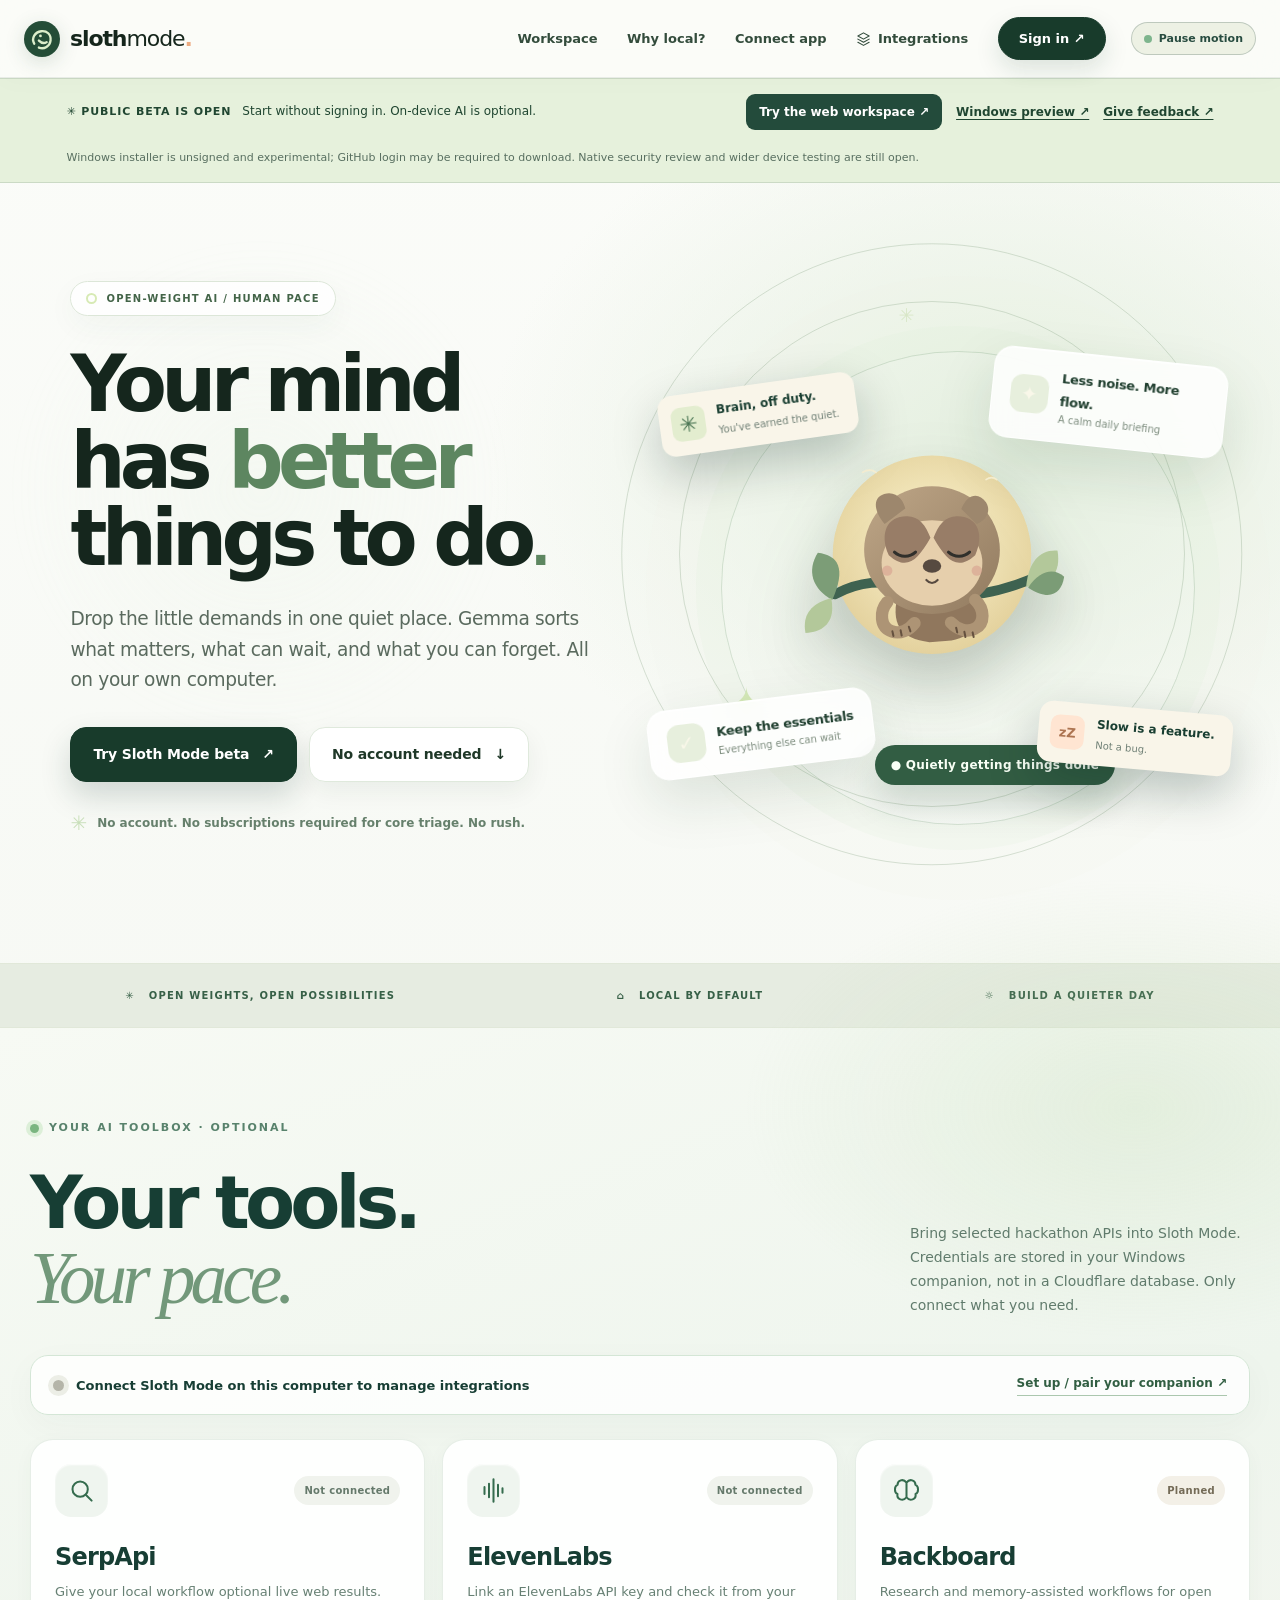
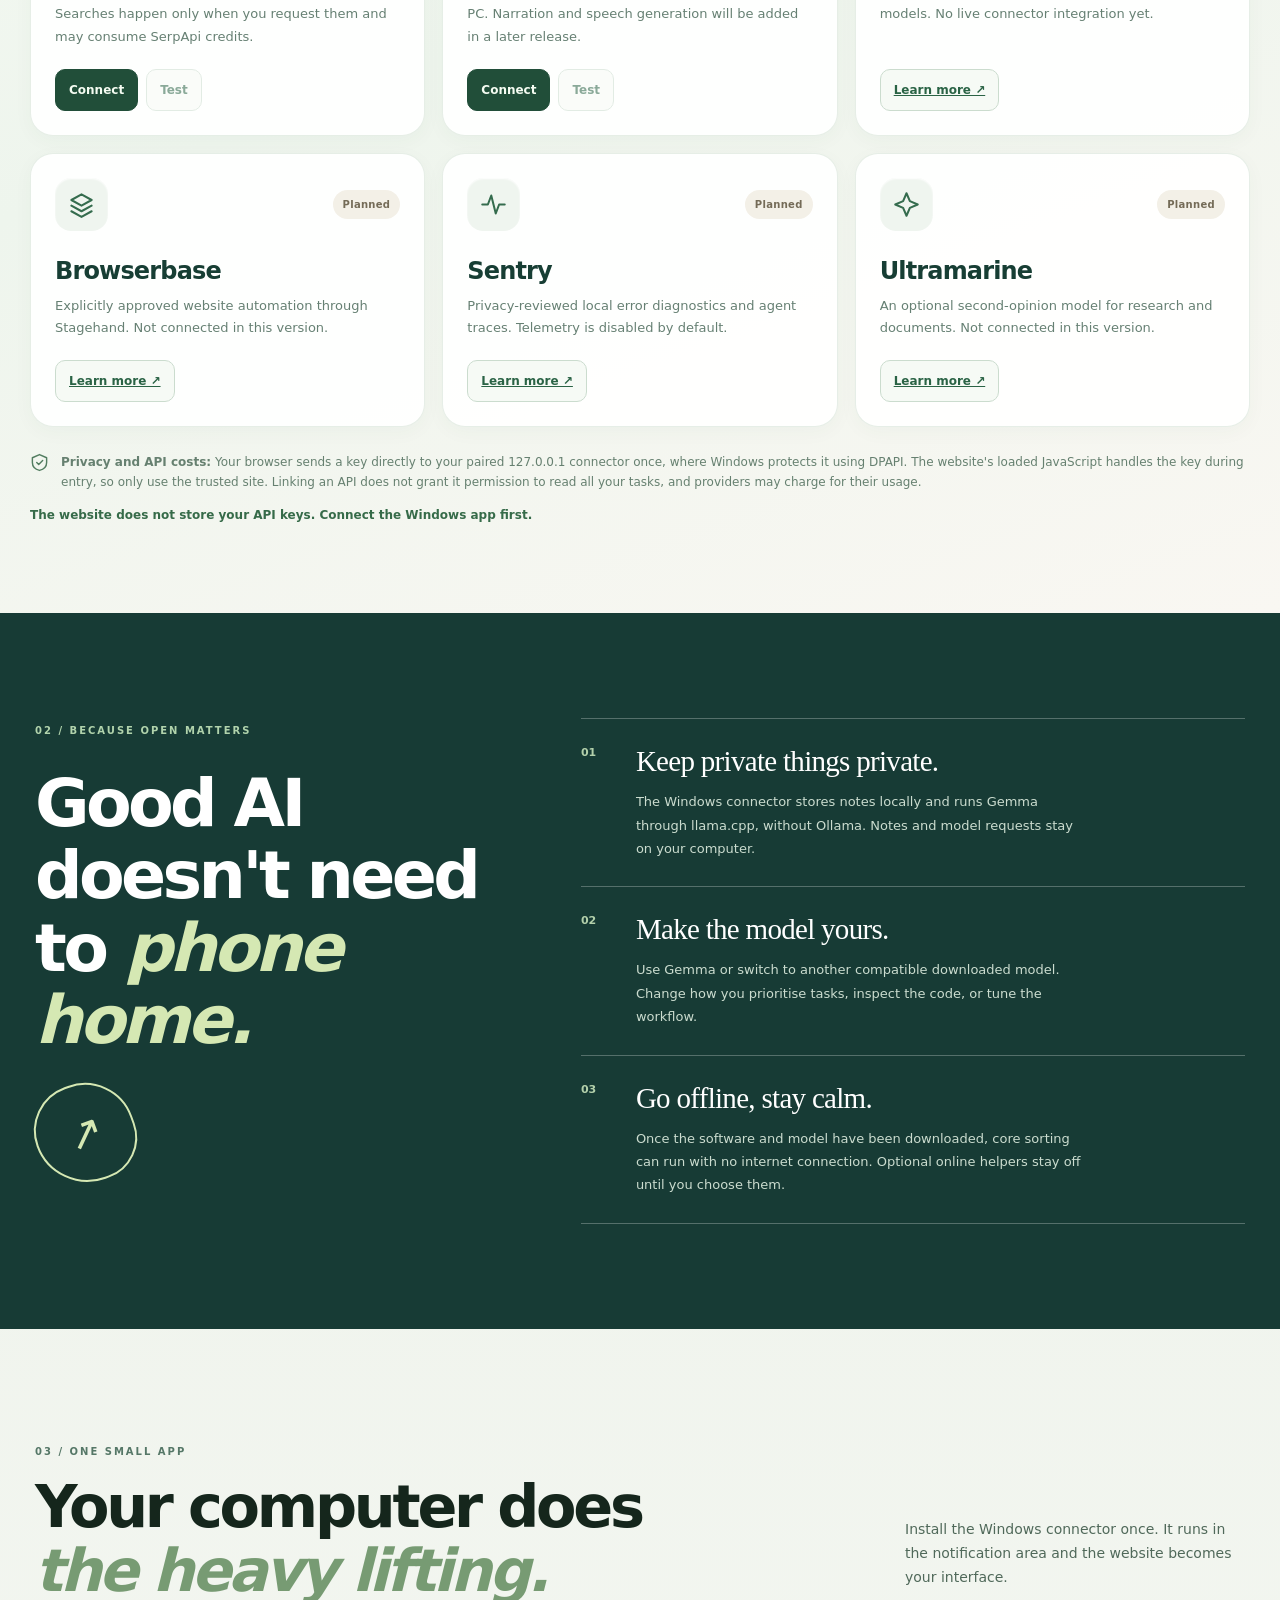
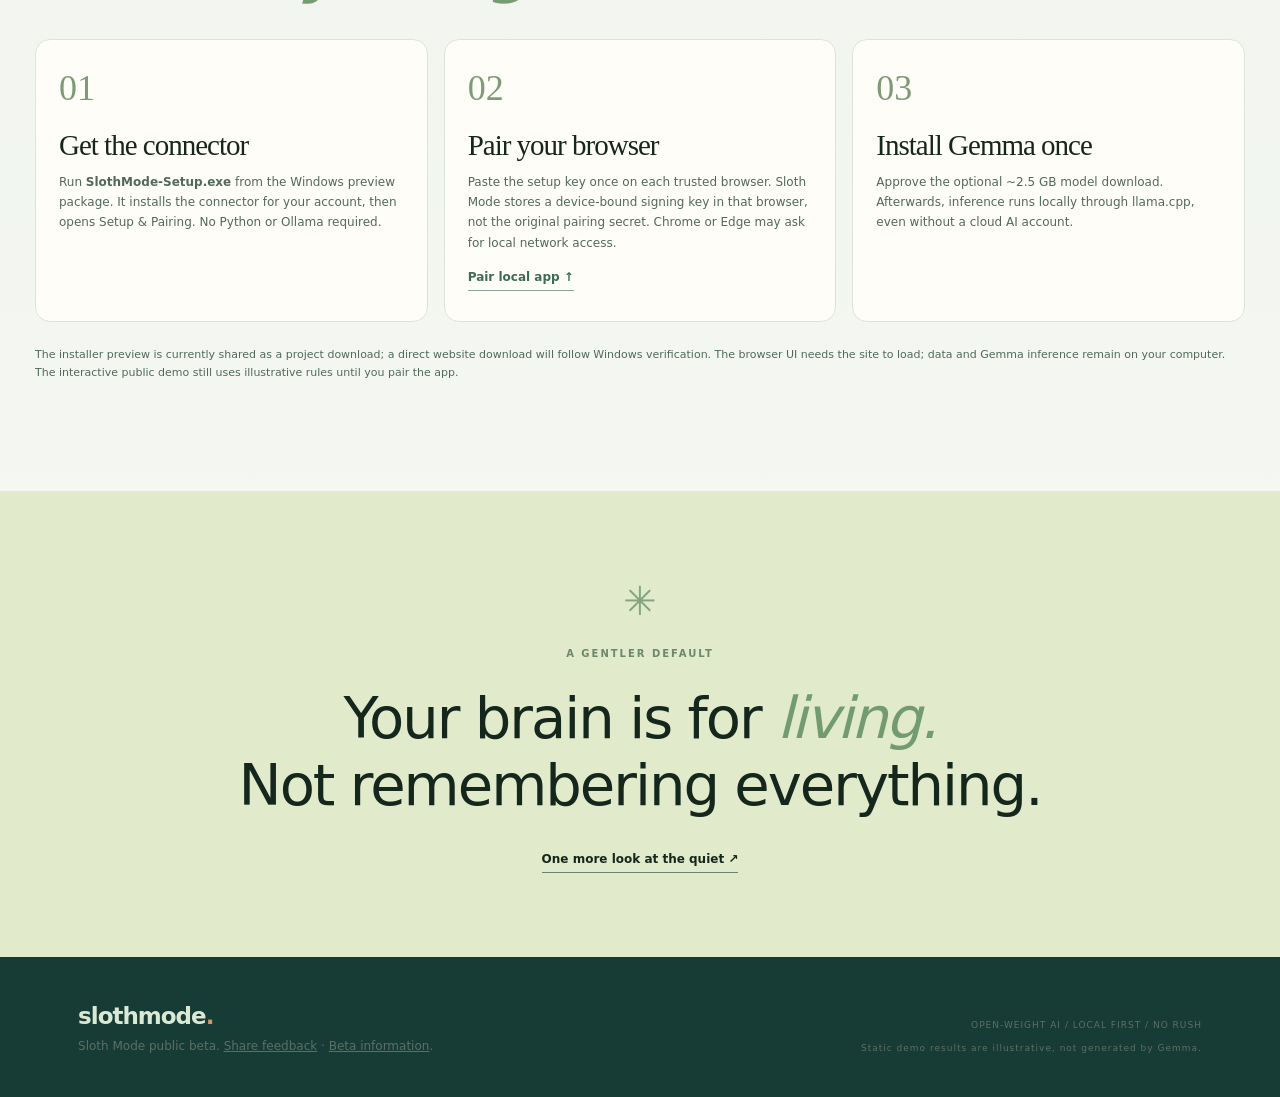
==== commit f7b4cf6f: "Invite early beta testers from homepage with honest unsigned preview and feedback links" ====
--- a/web/index.html
+++ b/web/index.html
@@ -1,6 +1,6 @@
 <!doctype html>
 <html lang="en">
-<head><script>document.documentElement.dataset.slothPage=(location.pathname==="/dashboard"?"dashboard":"home")</script>
+<head><script>document.documentElement.dataset.slothPage=(location.pathname==="/dashboard"||location.pathname==="/integrations"?"dashboard":"home")</script>
   <meta charset="utf-8">
   <meta name="viewport" content="width=device-width, initial-scale=1">
   <meta name="theme-color" content="#173b35">
@@ -774,6 +774,20 @@
 </script>
 <link rel="icon" type="image/svg+xml" href="data:image/svg+xml,%3Csvg%20xmlns%3D%22http%3A%2F%2Fwww.w3.org%2F2000%2Fsvg%22%20viewBox%3D%220%200%2036%2036%22%3E%3Crect%20width%3D%2236%22%20height%3D%2236%22%20rx%3D%229%22%20fill%3D%22%23173b35%22%2F%3E%3Cpath%20d%3D%22M8%2024C4%2017%209%209%2017%208c7-1%2013%204%2012%2012-1%207-8%2012-15%209%22%20stroke%3D%22%23d3ebb5%22%20stroke-width%3D%223%22%20fill%3D%22none%22%20stroke-linecap%3D%22round%22%2F%3E%3Cpath%20d%3D%22M14%2020c3%203%207%204%2010%202%22%20stroke%3D%22%23d3ebb5%22%20stroke-width%3D%223%22%20fill%3D%22none%22%20stroke-linecap%3D%22round%22%2F%3E%3Ccircle%20cx%3D%2216%22%20cy%3D%2214%22%20r%3D%221.8%22%20fill%3D%22%23d3ebb5%22%2F%3E%3C%2Fsvg%3E">
 <link rel="apple-touch-icon" href="data:image/svg+xml,%3Csvg%20xmlns%3D%22http%3A%2F%2Fwww.w3.org%2F2000%2Fsvg%22%20viewBox%3D%220%200%2036%2036%22%3E%3Crect%20width%3D%2236%22%20height%3D%2236%22%20rx%3D%229%22%20fill%3D%22%23173b35%22%2F%3E%3Cpath%20d%3D%22M8%2024C4%2017%209%209%2017%208c7-1%2013%204%2012%2012-1%207-8%2012-15%209%22%20stroke%3D%22%23d3ebb5%22%20stroke-width%3D%223%22%20fill%3D%22none%22%20stroke-linecap%3D%22round%22%2F%3E%3Cpath%20d%3D%22M14%2020c3%203%207%204%2010%202%22%20stroke%3D%22%23d3ebb5%22%20stroke-width%3D%223%22%20fill%3D%22none%22%20stroke-linecap%3D%22round%22%2F%3E%3Ccircle%20cx%3D%2216%22%20cy%3D%2214%22%20r%3D%221.8%22%20fill%3D%22%23d3ebb5%22%2F%3E%3C%2Fsvg%3E">
+
+<style id="sm-beta-landing-style">
+.sm-beta-ribbon{display:flex;align-items:center;justify-content:space-between;gap:20px;flex-wrap:wrap;padding:15px clamp(22px,5.2vw,86px);background:#e6f1dc;color:#204631;border-block:1px solid #cbdac5}
+.sm-beta-ribbon-copy{display:flex;align-items:baseline;gap:11px;flex-wrap:wrap;font-size:12px;line-height:1.65}
+.sm-beta-ribbon-copy strong{font-size:11px;letter-spacing:.08em;font-weight:850}
+.sm-beta-ribbon-links{display:flex;align-items:center;gap:14px;flex-wrap:wrap}
+.sm-beta-ribbon-links a{font-size:12px;font-weight:800;text-underline-offset:3px}
+.sm-beta-ribbon-links a:focus-visible{outline:3px solid #bd7847;outline-offset:4px}
+.sm-beta-ribbon-links a:first-child{background:#234b3b;color:#fff;border-radius:9px;padding:9px 13px;text-decoration:none}
+.sm-beta-ribbon-qualifier{font-size:11px;color:#586f60;margin:0;width:100%}
+html[data-sloth-page="dashboard"] .sm-beta-ribbon{display:none!important}
+@media(max-width:700px){.sm-beta-ribbon{padding:17px 20px;gap:12px}.sm-beta-ribbon-links{gap:16px}.sm-beta-ribbon-links a:first-child{padding:11px 14px}}
+</style>
+<link rel="stylesheet" href="/workspace.css">
 </head>
 <body>
 <svg aria-hidden="true" style="position:absolute;width:0;height:0;overflow:hidden" xmlns="http://www.w3.org/2000/svg"><defs>
@@ -787,8 +801,17 @@
   <a class="skip-link" href="/dashboard#demo">Skip to the interactive demo</a>
   <div class="site-shell">
     <header class="site-header" id="top"><a class="wordmark" href="#top" aria-label="Sloth Mode, back to top"><span class="brand-mark" aria-hidden="true"><svg viewBox="0 0 36 36" fill="none"><path d="M8 24C4 17 9 9 17 8c7-1 13 4 12 12-1 7-8 12-15 9" stroke="currentColor" stroke-width="3" stroke-linecap="round"/><path d="M14 20c3 3 7 4 10 2" stroke="currentColor" stroke-width="3" stroke-linecap="round"/><circle cx="16" cy="14" r="1.8" fill="currentColor"/></svg></span><span>sloth<span class="mark-light">mode</span><span class="wordmark-period">.</span></span></a><nav class="main-nav" aria-label="Main navigation"><a href="/dashboard">Workspace</a><a href="/#why">Why local?</a><a href="/dashboard#connector">Connect app</a><a href="/integrations"><svg class="sm-ic" aria-hidden="true"><use href="#sm-icon-layers"/></svg>Integrations</a><a class="sloth-account-nav" href="https://account.sloth.marceli.dev" aria-label="Sign in or open your account">Sign in ↗</a></nav><span class="header-status"><span class="signal" aria-hidden="true"></span>YOUR DATA, YOUR DEVICE</span></header>
+    <aside class="sm-beta-ribbon" aria-label="Sloth Mode public beta">
+      <div class="sm-beta-ribbon-copy"><strong>✳ PUBLIC BETA IS OPEN</strong><span>Start without signing in. On-device AI is optional.</span></div>
+      <div class="sm-beta-ribbon-links">
+        <a href="/dashboard">Try the web workspace ↗</a>
+        <a href="https://github.com/marceli1404/sloth-mode/actions/runs/39694111337" target="_blank" rel="noopener noreferrer" aria-label="Get unsigned experimental Windows preview on GitHub Actions">Windows preview ↗</a>
+        <a href="https://github.com/marceli1404/sloth-mode/issues/30" target="_blank" rel="noopener noreferrer">Give feedback ↗</a>
+      </div>
+      <p class="sm-beta-ribbon-qualifier">Windows installer is unsigned and experimental; GitHub login may be required to download. Native security review and wider device testing are still open.</p>
+    </aside>
     <main>
-      <section class="hero" aria-labelledby="hero-title"><div class="hero-copy"><div class="eyebrow"><span class="eyebrow-dot"></span> OPEN-WEIGHT AI / HUMAN PACE</div><h1 id="hero-title">Your mind<br>has <em>better</em><br>things to do<span class="period">.</span></h1><p>Drop the little demands in one quiet place. Gemma sorts what matters, what can wait, and what you can forget. All on your own computer.</p><div class="hero-ctas"><a class="btn btn-coral" href="/dashboard#connector">Connect your local AI <span aria-hidden="true">↗</span></a><a class="quiet-link" href="/dashboard#quiet-lab">Try without installing <span aria-hidden="true">↓</span></a></div><div class="hero-footnote"><span class="tiny-spark" aria-hidden="true">✳</span> No account. No subscriptions required for core triage. No rush.</div></div>
+      <section class="hero" aria-labelledby="hero-title"><div class="hero-copy"><div class="eyebrow"><span class="eyebrow-dot"></span> OPEN-WEIGHT AI / HUMAN PACE</div><h1 id="hero-title">Your mind<br>has <em>better</em><br>things to do<span class="period">.</span></h1><p>Drop the little demands in one quiet place. Gemma sorts what matters, what can wait, and what you can forget. All on your own computer.</p><div class="hero-ctas"><a class="btn btn-coral" href="/dashboard">Try Sloth Mode beta <span aria-hidden="true">↗</span></a><a class="quiet-link" href="/dashboard#quiet-lab">No account needed <span aria-hidden="true">↓</span></a></div><div class="hero-footnote"><span class="tiny-spark" aria-hidden="true">✳</span> No account. No subscriptions required for core triage. No rush.</div></div>
         <div class="hero-art" role="img" aria-label="A peaceful illustrated sloth resting among leaves and a soft sun">
           <div class="orbit orbit-one"></div><div class="orbit orbit-two"></div>
           <div class="float-leaf leaf-a" aria-hidden="true">✦</div><div class="float-leaf leaf-b" aria-hidden="true">✳</div>
@@ -822,7 +845,7 @@
       <section class="preview-ticker" aria-label="Project values"><span>✳ &nbsp; OPEN WEIGHTS, OPEN POSSIBILITIES</span><span>⌂ &nbsp; LOCAL BY DEFAULT</span><span>☼ &nbsp; BUILD A QUIETER DAY</span></section>
       
 <section id="account-task-tracker" class="sm-task-section" aria-labelledby="sm-tasks-heading"><div class="sm-task-panel">
-<div class="sm-task-head"><div><div class="sm-task-eyebrow">YOUR WORKSPACE · OPTIONAL ACCOUNT</div><h1 id="sm-tasks-heading">Your quiet desk.</h1><p class="sm-task-explain">Use Quiet Lab and the local Windows or Linux companion without an account. Sign in only if you want a task list saved to your Sloth Mode account across devices.</p></div><span id="sm-task-count" class="sm-task-tag" aria-live="polite">Your tasks</span></div>
+<div class="sm-task-head"><div><div class="sm-task-eyebrow">YOUR WORKSPACE · OPTIONAL ACCOUNT</div><h2 id="sm-tasks-heading">Your quiet desk.</h2><p class="sm-task-explain">Use Quiet Lab and the local Windows or Linux companion without an account. Sign in only if you want a task list saved to your Sloth Mode account across devices.</p></div><span id="sm-task-count" class="sm-task-tag" aria-live="polite">Your tasks</span></div>
 <div id="sm-task-guest" class="sm-task-signin"><span>Prefer to stay offline? No sign-in needed for the local companion and demo.</span><a href="/auth/start?next=dashboard">Sign in to track tasks →</a></div>
 <div id="sm-task-signed" hidden><form class="sm-task-form" id="sm-task-form"><label for="sm-task-input" style="position:absolute;width:1px;height:1px;overflow:hidden;clip-path:inset(50%)">New tracked task</label><input id="sm-task-input" maxlength="280" placeholder="Write a task to track…" required autocomplete="off"><button type="submit" class="sm-task-button" id="sm-task-save">Add task</button></form><ul id="sm-task-list" class="sm-task-list" aria-live="polite"></ul><p class="sm-task-privacy">Optional cloud storage: tasks saved here are stored in your Sloth Mode account database. Private connector notes are <strong>never uploaded automatically</strong>.</p></div>
 <p id="sm-account-status" class="sm-task-privacy" aria-live="polite">Checking account status…</p><div class="sm-model-card"><h2>Local Gemma · tuned for your PC</h2><p id="sm-hardware-description">Connect the Windows companion to check your RAM, CPU and graphics hardware. This check stays on your PC.</p><div class="sm-model-tools"><label for="sm-model-quant">Model quality</label><select id="sm-model-quant" disabled><option value="Q3_K_L">Q3_K_L · lighter, lower quality</option><option value="Q4_K_M">Q4_K_M · balanced</option><option value="Q5_K_M">Q5_K_M · higher quality</option><option value="Q6_K">Q6_K · highest quality here</option></select><button id="sm-model-select" class="sm-task-button" disabled>Save preference</button></div><p class="sm-task-privacy">Downloads only after you explicitly approve Local AI setup. Your hardware profile is not sent to your Sloth Mode cloud account.</p></div></div></section>
@@ -908,7 +931,7 @@
       <section class="preview-why" id="why"><div class="why-left"><span class="section-number">02 / BECAUSE OPEN MATTERS</span><h2>Good AI<br>doesn't need<br>to <em>phone home.</em></h2><div class="hand-drawn-circle" aria-hidden="true">↗</div></div><div class="why-right"><div class="why-row"><span>01</span><div><h3>Keep private things private.</h3><p>The Windows connector stores notes locally and runs Gemma through llama.cpp, without Ollama. Notes and model requests stay on your computer.</p></div></div><div class="why-row"><span>02</span><div><h3>Make the model yours.</h3><p>Use Gemma or switch to another compatible downloaded model. Change how you prioritise tasks, inspect the code, or tune the workflow.</p></div></div><div class="why-row"><span>03</span><div><h3>Go offline, stay calm.</h3><p>Once the software and model have been downloaded, core sorting can run with no internet connection. Optional online helpers stay off until you choose them.</p></div></div></div></section>
       <section class="preview-install" id="install"><div class="install-heading"><div><span class="section-number">03 / ONE SMALL APP</span><h2>Your computer does<br><em>the heavy lifting.</em></h2></div><p>Install the Windows connector once. It runs in the notification area and the website becomes your interface.</p></div><div class="install-grid"><div><span class="install-step">01</span><h3>Get the connector</h3><p>Run <strong>SlothMode-Setup.exe</strong> from the Windows preview package. It installs the connector for your account, then opens Setup &amp; Pairing. No Python or Ollama required.</p></div><div><span class="install-step">02</span><h3>Pair your browser</h3><p>Paste the setup key once on each trusted browser. Sloth Mode stores a device-bound signing key in that browser, not the original pairing secret. Chrome or Edge may ask for local network access.</p><a class="install-link" href="/dashboard#connector">Pair local app ↑</a></div><div><span class="install-step">03</span><h3>Install Gemma once</h3><p>Approve the optional ~2.5 GB model download. Afterwards, inference runs locally through llama.cpp, even without a cloud AI account.</p></div></div><p class="install-small">The installer preview is currently shared as a project download; a direct website download will follow Windows verification. The browser UI needs the site to load; data and Gemma inference remain on your computer. The interactive public demo still uses illustrative rules until you pair the app.</p></section>
       <section class="final-thought"><div class="final-star" aria-hidden="true">✳</div><span>A GENTLER DEFAULT</span><p>Your brain is for <em>living.</em><br>Not remembering everything.</p><a href="/dashboard#quiet-lab" class="final-link">One more look at the quiet <span aria-hidden="true">↗</span></a></section>
-    </main><footer class="footer"><div><a class="footer-brand" href="#top">slothmode<span>.</span></a><p>Built for the DEV Slow and Steady challenge. Public preview at sloth.marceli.dev.</p></div><div class="footer-meta"><span>OPEN-WEIGHT AI / LOCAL FIRST / NO RUSH</span><span>Static demo results are illustrative, not generated by Gemma.</span></div></footer>
+    </main><footer class="footer"><div><a class="footer-brand" href="#top">slothmode<span>.</span></a><p>Sloth Mode public beta. <a href="https://github.com/marceli1404/sloth-mode/issues/30">Share feedback</a> · <a href="https://github.com/marceli1404/sloth-mode/blob/main/docs/PUBLIC_BETA_LAUNCH.md">Beta information</a>.</p></div><div class="footer-meta"><span>OPEN-WEIGHT AI / LOCAL FIRST / NO RUSH</span><span>Static demo results are illustrative, not generated by Gemma.</span></div></footer>
   </div>
 
 <script>
@@ -1197,4 +1220,5 @@
 })();
 </script>
 <script type="module" src="/browser-ai.mjs"></script>
+<script type="module" src="/workspace.mjs"></script>
 </body></html>
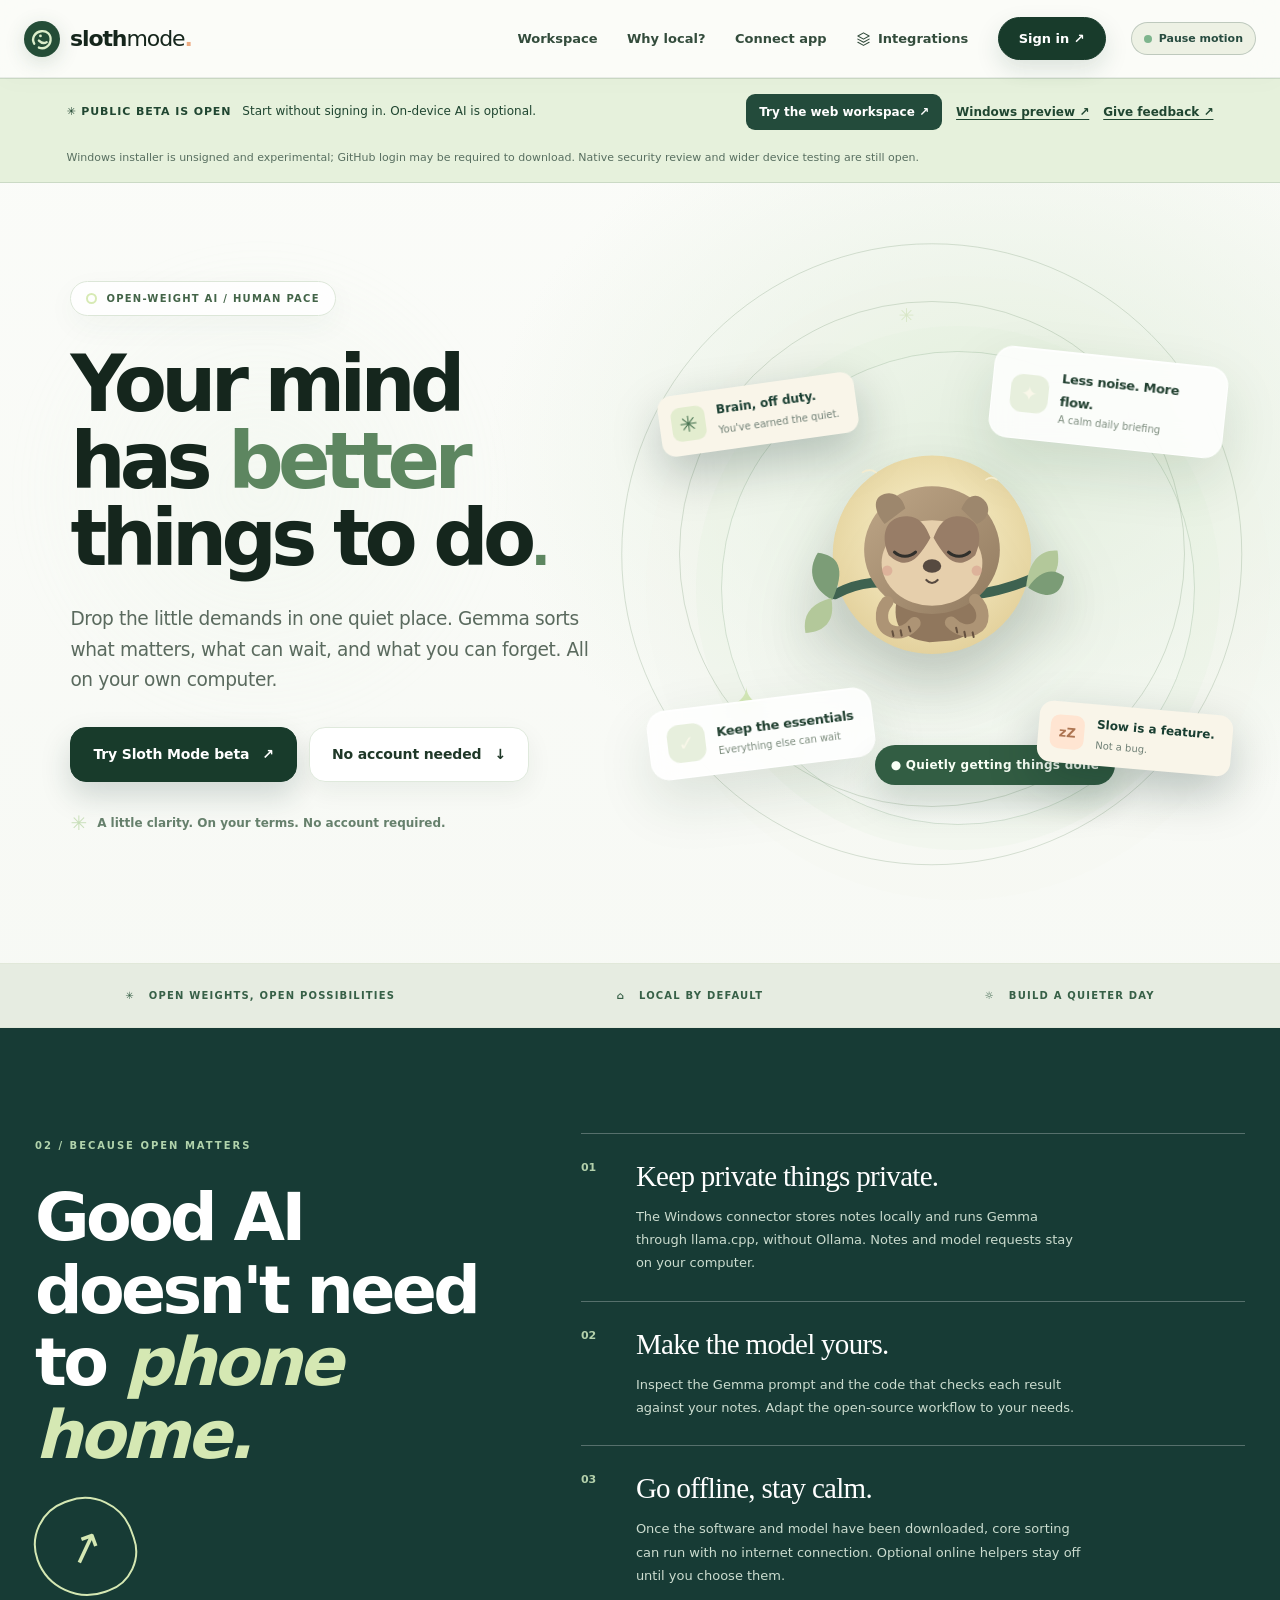
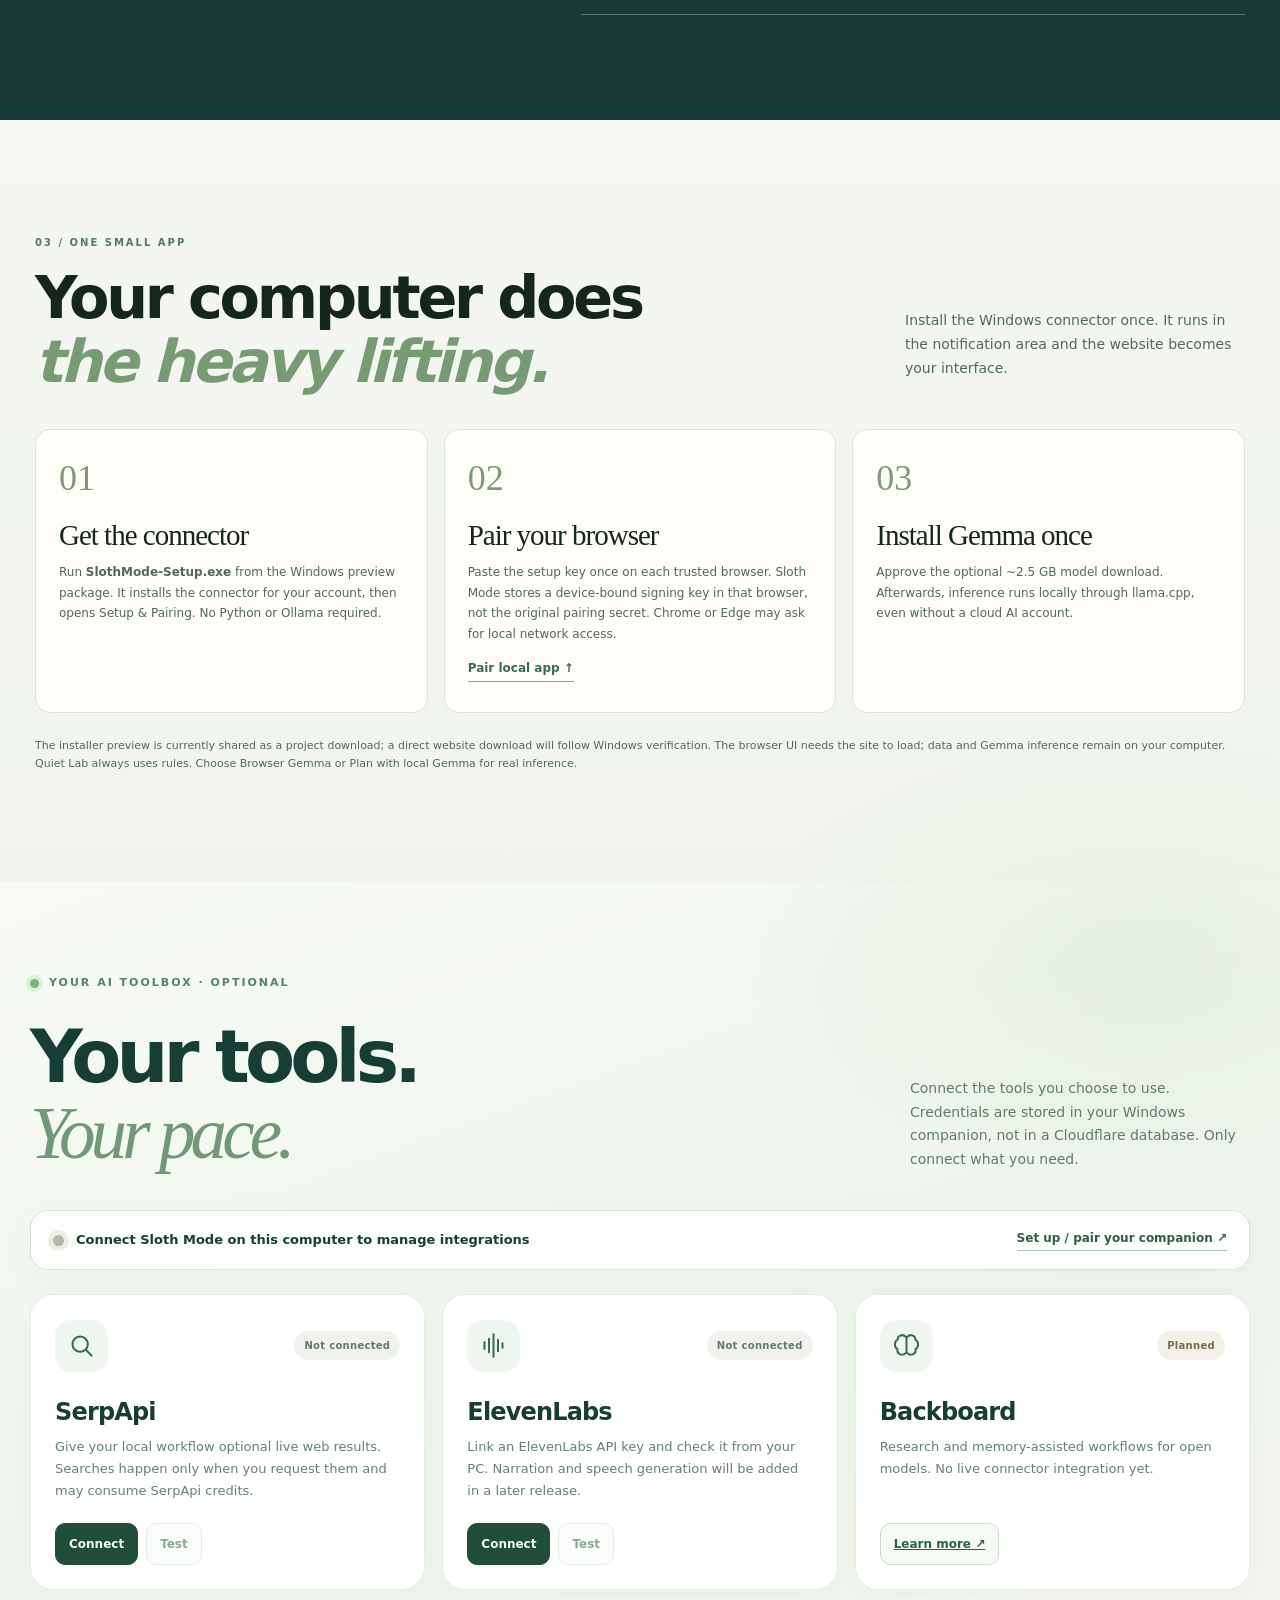
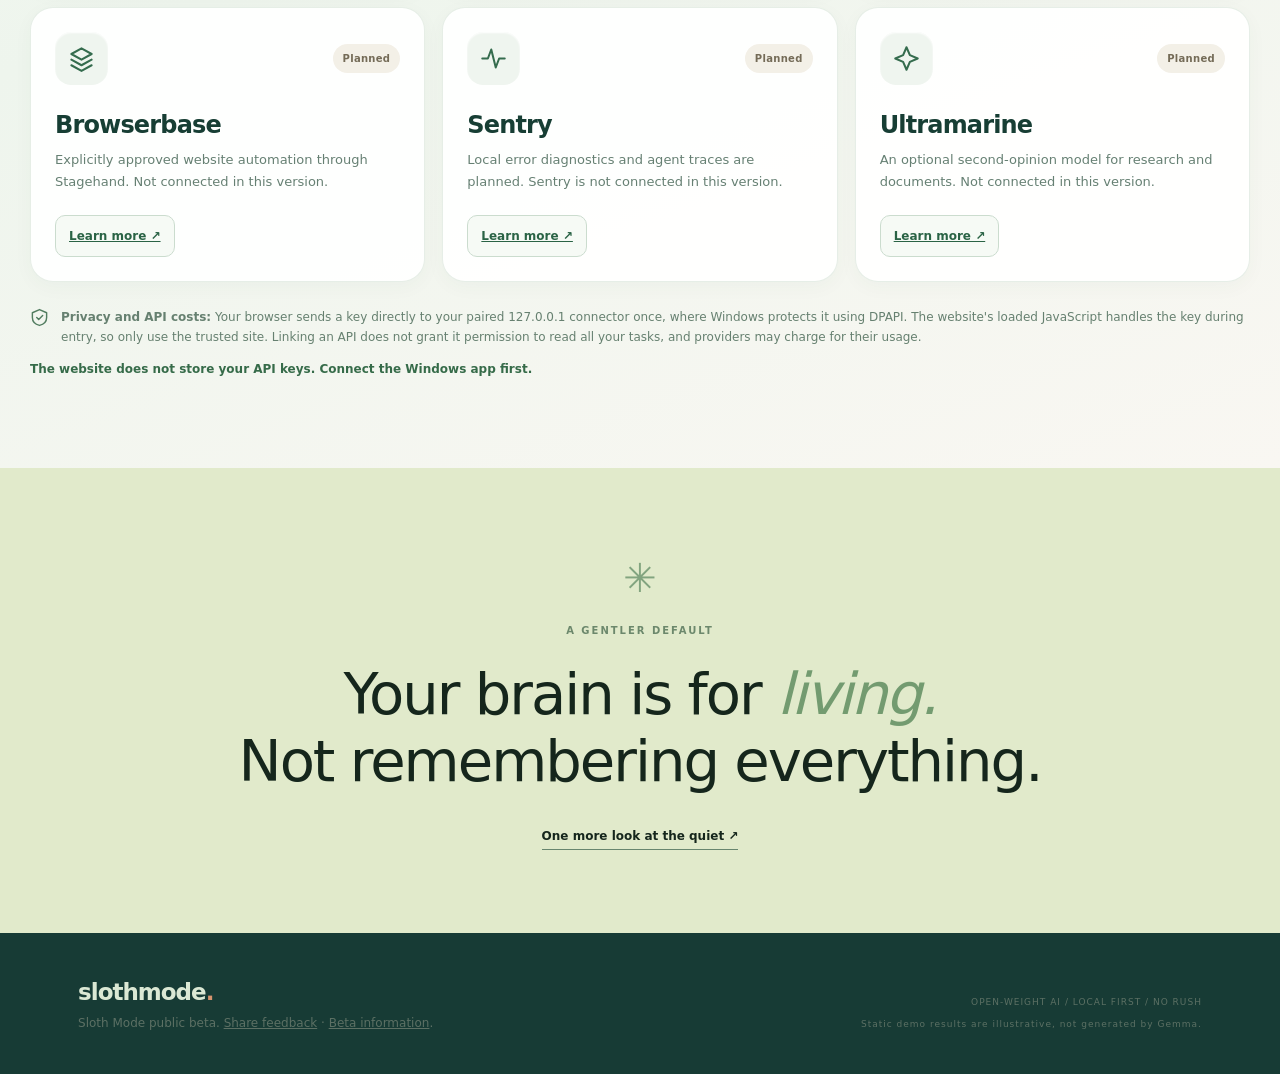
==== commit 35b927cf: "Polish botanical website design and preserve local workflow drafts" ====
--- a/web/index.html
+++ b/web/index.html
@@ -774,7 +774,6 @@
 </script>
 <link rel="icon" type="image/svg+xml" href="data:image/svg+xml,%3Csvg%20xmlns%3D%22http%3A%2F%2Fwww.w3.org%2F2000%2Fsvg%22%20viewBox%3D%220%200%2036%2036%22%3E%3Crect%20width%3D%2236%22%20height%3D%2236%22%20rx%3D%229%22%20fill%3D%22%23173b35%22%2F%3E%3Cpath%20d%3D%22M8%2024C4%2017%209%209%2017%208c7-1%2013%204%2012%2012-1%207-8%2012-15%209%22%20stroke%3D%22%23d3ebb5%22%20stroke-width%3D%223%22%20fill%3D%22none%22%20stroke-linecap%3D%22round%22%2F%3E%3Cpath%20d%3D%22M14%2020c3%203%207%204%2010%202%22%20stroke%3D%22%23d3ebb5%22%20stroke-width%3D%223%22%20fill%3D%22none%22%20stroke-linecap%3D%22round%22%2F%3E%3Ccircle%20cx%3D%2216%22%20cy%3D%2214%22%20r%3D%221.8%22%20fill%3D%22%23d3ebb5%22%2F%3E%3C%2Fsvg%3E">
 <link rel="apple-touch-icon" href="data:image/svg+xml,%3Csvg%20xmlns%3D%22http%3A%2F%2Fwww.w3.org%2F2000%2Fsvg%22%20viewBox%3D%220%200%2036%2036%22%3E%3Crect%20width%3D%2236%22%20height%3D%2236%22%20rx%3D%229%22%20fill%3D%22%23173b35%22%2F%3E%3Cpath%20d%3D%22M8%2024C4%2017%209%209%2017%208c7-1%2013%204%2012%2012-1%207-8%2012-15%209%22%20stroke%3D%22%23d3ebb5%22%20stroke-width%3D%223%22%20fill%3D%22none%22%20stroke-linecap%3D%22round%22%2F%3E%3Cpath%20d%3D%22M14%2020c3%203%207%204%2010%202%22%20stroke%3D%22%23d3ebb5%22%20stroke-width%3D%223%22%20fill%3D%22none%22%20stroke-linecap%3D%22round%22%2F%3E%3Ccircle%20cx%3D%2216%22%20cy%3D%2214%22%20r%3D%221.8%22%20fill%3D%22%23d3ebb5%22%2F%3E%3C%2Fsvg%3E">
-
 <style id="sm-beta-landing-style">
 .sm-beta-ribbon{display:flex;align-items:center;justify-content:space-between;gap:20px;flex-wrap:wrap;padding:15px clamp(22px,5.2vw,86px);background:#e6f1dc;color:#204631;border-block:1px solid #cbdac5}
 .sm-beta-ribbon-copy{display:flex;align-items:baseline;gap:11px;flex-wrap:wrap;font-size:12px;line-height:1.65}
@@ -787,7 +786,7 @@
 html[data-sloth-page="dashboard"] .sm-beta-ribbon{display:none!important}
 @media(max-width:700px){.sm-beta-ribbon{padding:17px 20px;gap:12px}.sm-beta-ribbon-links{gap:16px}.sm-beta-ribbon-links a:first-child{padding:11px 14px}}
 </style>
-<link rel="stylesheet" href="/workspace.css">
+<link rel="stylesheet" href="/workspace.css?edition=botanical-20261023">
 </head>
 <body>
 <svg aria-hidden="true" style="position:absolute;width:0;height:0;overflow:hidden" xmlns="http://www.w3.org/2000/svg"><defs>
@@ -800,8 +799,8 @@
 <symbol id="sm-icon-activity" viewBox="0 0 24 24"><path d="M2 12h5l3-8 4 16 3-8h5"/></symbol></defs></svg><div class="sm-loading-bar" aria-hidden="true"></div>
   <a class="skip-link" href="/dashboard#demo">Skip to the interactive demo</a>
   <div class="site-shell">
-    <header class="site-header" id="top"><a class="wordmark" href="#top" aria-label="Sloth Mode, back to top"><span class="brand-mark" aria-hidden="true"><svg viewBox="0 0 36 36" fill="none"><path d="M8 24C4 17 9 9 17 8c7-1 13 4 12 12-1 7-8 12-15 9" stroke="currentColor" stroke-width="3" stroke-linecap="round"/><path d="M14 20c3 3 7 4 10 2" stroke="currentColor" stroke-width="3" stroke-linecap="round"/><circle cx="16" cy="14" r="1.8" fill="currentColor"/></svg></span><span>sloth<span class="mark-light">mode</span><span class="wordmark-period">.</span></span></a><nav class="main-nav" aria-label="Main navigation"><a href="/dashboard">Workspace</a><a href="/#why">Why local?</a><a href="/dashboard#connector">Connect app</a><a href="/integrations"><svg class="sm-ic" aria-hidden="true"><use href="#sm-icon-layers"/></svg>Integrations</a><a class="sloth-account-nav" href="https://account.sloth.marceli.dev" aria-label="Sign in or open your account">Sign in ↗</a></nav><span class="header-status"><span class="signal" aria-hidden="true"></span>YOUR DATA, YOUR DEVICE</span></header>
-    <aside class="sm-beta-ribbon" aria-label="Sloth Mode public beta">
+    <header class="site-header" id="top"><a class="wordmark" href="#top" aria-label="Sloth Mode, back to top"><span class="brand-mark" aria-hidden="true"><svg viewBox="0 0 36 36" fill="none"><path d="M8 24C4 17 9 9 17 8c7-1 13 4 12 12-1 7-8 12-15 9" stroke="currentColor" stroke-width="3" stroke-linecap="round"/><path d="M14 20c3 3 7 4 10 2" stroke="currentColor" stroke-width="3" stroke-linecap="round"/><circle cx="16" cy="14" r="1.8" fill="currentColor"/></svg></span><span>sloth<span class="mark-light">mode</span><span class="wordmark-period">.</span></span></a><nav class="main-nav" aria-label="Main navigation"><a href="/dashboard">Workspace</a><a href="/#why">Why local?</a><a href="/dashboard#connector">Connect app</a><a href="/integrations"><svg class="sm-ic" aria-hidden="true"><use href="#sm-icon-layers"/></svg>Integrations</a><a class="sloth-account-nav" href="/auth/start?next=dashboard" aria-label="Sign in or open your account">Sign in ↗</a></nav><span class="header-status"><span class="signal" aria-hidden="true"></span>YOUR DATA, YOUR DEVICE</span></header>
+        <aside class="sm-beta-ribbon" aria-label="Sloth Mode public beta">
       <div class="sm-beta-ribbon-copy"><strong>✳ PUBLIC BETA IS OPEN</strong><span>Start without signing in. On-device AI is optional.</span></div>
       <div class="sm-beta-ribbon-links">
         <a href="/dashboard">Try the web workspace ↗</a>
@@ -811,7 +810,7 @@
       <p class="sm-beta-ribbon-qualifier">Windows installer is unsigned and experimental; GitHub login may be required to download. Native security review and wider device testing are still open.</p>
     </aside>
     <main>
-      <section class="hero" aria-labelledby="hero-title"><div class="hero-copy"><div class="eyebrow"><span class="eyebrow-dot"></span> OPEN-WEIGHT AI / HUMAN PACE</div><h1 id="hero-title">Your mind<br>has <em>better</em><br>things to do<span class="period">.</span></h1><p>Drop the little demands in one quiet place. Gemma sorts what matters, what can wait, and what you can forget. All on your own computer.</p><div class="hero-ctas"><a class="btn btn-coral" href="/dashboard">Try Sloth Mode beta <span aria-hidden="true">↗</span></a><a class="quiet-link" href="/dashboard#quiet-lab">No account needed <span aria-hidden="true">↓</span></a></div><div class="hero-footnote"><span class="tiny-spark" aria-hidden="true">✳</span> No account. No subscriptions required for core triage. No rush.</div></div>
+      <section class="hero" aria-labelledby="hero-title"><div class="hero-copy"><div class="eyebrow"><span class="eyebrow-dot"></span> OPEN-WEIGHT AI / HUMAN PACE</div><h1 id="hero-title">Your mind<br>has <em>better</em><br>things to do<span class="period">.</span></h1><p>Drop the little demands in one quiet place. Gemma sorts what matters, what can wait, and what you can forget. All on your own computer.</p><div class="hero-ctas"><a class="btn btn-coral" href="/dashboard">Try Sloth Mode beta <span aria-hidden="true">↗</span></a><a class="quiet-link" href="/dashboard#quiet-lab">No account needed <span aria-hidden="true">↓</span></a></div><div class="hero-footnote"><span class="tiny-spark" aria-hidden="true">✳</span> A little clarity. On your terms. No account required.</div></div>
         <div class="hero-art" role="img" aria-label="A peaceful illustrated sloth resting among leaves and a soft sun">
           <div class="orbit orbit-one"></div><div class="orbit orbit-two"></div>
           <div class="float-leaf leaf-a" aria-hidden="true">✦</div><div class="float-leaf leaf-b" aria-hidden="true">✳</div>
@@ -847,11 +846,11 @@
 <section id="account-task-tracker" class="sm-task-section" aria-labelledby="sm-tasks-heading"><div class="sm-task-panel">
 <div class="sm-task-head"><div><div class="sm-task-eyebrow">YOUR WORKSPACE · OPTIONAL ACCOUNT</div><h2 id="sm-tasks-heading">Your quiet desk.</h2><p class="sm-task-explain">Use Quiet Lab and the local Windows or Linux companion without an account. Sign in only if you want a task list saved to your Sloth Mode account across devices.</p></div><span id="sm-task-count" class="sm-task-tag" aria-live="polite">Your tasks</span></div>
 <div id="sm-task-guest" class="sm-task-signin"><span>Prefer to stay offline? No sign-in needed for the local companion and demo.</span><a href="/auth/start?next=dashboard">Sign in to track tasks →</a></div>
-<div id="sm-task-signed" hidden><form class="sm-task-form" id="sm-task-form"><label for="sm-task-input" style="position:absolute;width:1px;height:1px;overflow:hidden;clip-path:inset(50%)">New tracked task</label><input id="sm-task-input" maxlength="280" placeholder="Write a task to track…" required autocomplete="off"><button type="submit" class="sm-task-button" id="sm-task-save">Add task</button></form><ul id="sm-task-list" class="sm-task-list" aria-live="polite"></ul><p class="sm-task-privacy">Optional cloud storage: tasks saved here are stored in your Sloth Mode account database. Private connector notes are <strong>never uploaded automatically</strong>.</p></div>
-<p id="sm-account-status" class="sm-task-privacy" aria-live="polite">Checking account status…</p><div class="sm-model-card"><h2>Local Gemma · tuned for your PC</h2><p id="sm-hardware-description">Connect the Windows companion to check your RAM, CPU and graphics hardware. This check stays on your PC.</p><div class="sm-model-tools"><label for="sm-model-quant">Model quality</label><select id="sm-model-quant" disabled><option value="Q3_K_L">Q3_K_L · lighter, lower quality</option><option value="Q4_K_M">Q4_K_M · balanced</option><option value="Q5_K_M">Q5_K_M · higher quality</option><option value="Q6_K">Q6_K · highest quality here</option></select><button id="sm-model-select" class="sm-task-button" disabled>Save preference</button></div><p class="sm-task-privacy">Downloads only after you explicitly approve Local AI setup. Your hardware profile is not sent to your Sloth Mode cloud account.</p></div></div></section>
+<div id="sm-task-signed" hidden><form class="sm-task-form" id="sm-task-form"><label for="sm-task-input" style="position:absolute;width:1px;height:1px;overflow:hidden;clip-path:inset(50%)">New tracked task</label><input id="sm-task-input" maxlength="280" placeholder="Write a task to track…" required autocomplete="off"><button type="submit" class="sm-task-button" id="sm-task-save">Add task</button></form><ul id="sm-task-list" class="sm-task-list" aria-live="polite"></ul><p class="sm-task-privacy">Optional cloud storage: tasks saved here are stored in your Sloth Mode account database. Private connector notes on Windows and Linux are <strong>never uploaded automatically</strong>.</p></div>
+<p id="sm-account-status" class="sm-task-privacy" aria-live="polite">Checking account status…</p><div class="sm-model-card"><h2>Local Gemma · choose a model size</h2><p id="sm-hardware-description">Connect your Windows or Linux companion to check RAM, CPU and graphics hardware. This check stays on your PC.</p><div class="sm-model-tools"><label for="sm-model-quant">Model quality</label><select id="sm-model-quant" disabled><option value="Q3_K_L">Q3_K_L · lighter, lower quality</option><option value="Q4_K_M">Q4_K_M · balanced</option><option value="Q5_K_M">Q5_K_M · higher quality</option><option value="Q6_K">Q6_K · highest quality here</option></select><button id="sm-model-select" class="sm-task-button" disabled>Save preference</button></div><p class="sm-task-privacy">Downloads only after you explicitly approve Local AI setup. Your hardware profile is not sent to your Sloth Mode cloud account.</p></div></div></section>
 <section class="sm-browser-ai" id="sm-browser-ai" aria-labelledby="sm-browser-title">
  <div class="sm-browser-panel">
-  <div class="sm-browser-top"><div><span class="sm-browser-eyebrow">01 / RUN GEMMA IN YOUR BROWSER · OPTIONAL BETA</span><h2 id="sm-browser-title">A little AI, right here.</h2><p class="sm-browser-description">No installation, account or pairing required. With your permission, this browser downloads Gemma 4 E2B (2.01 GB) and runs it on your GPU using WebGPU. Your notes and prompts are not sent to Sloth Mode servers.</p></div><span class="sm-browser-badge">LOCAL · WEBGPU</span></div>
+  <div class="sm-browser-top"><div><span class="sm-browser-eyebrow">01 / RUN GEMMA IN YOUR BROWSER · OPTIONAL BETA</span><h2 id="sm-browser-title">Gemma 4, on your GPU.</h2><p class="sm-browser-description">No installation, account or pairing required. With your permission, this browser downloads Gemma 4 E2B (2.01 GB) and runs it on your GPU using WebGPU. Your notes and prompts are not sent to Sloth Mode servers.</p></div><span class="sm-browser-badge">LOCAL · WEBGPU</span></div>
   <p class="sm-browser-device" id="sm-browser-device">Checking your browser…</p>
   <div class="sm-browser-actions"><button class="sm-browser-btn primary" id="sm-browser-start" type="button" disabled>Check compatibility…</button><button class="sm-browser-btn" id="sm-browser-remove" type="button" disabled>Remove downloaded model</button></div>
   <progress id="sm-browser-progress" max="100" value="0" aria-label="Gemma model download progress" hidden></progress>
@@ -864,17 +863,17 @@
  </div>
 </section>
 <section class="connector" id="connector" aria-labelledby="bridge-title">
-  <div class="bridge-head"><div><span class="bridge-eyebrow">00 / YOUR COMPUTER, YOUR AI</span><h2 id="bridge-title">Your local brain.<br><em>One beautiful window.</em></h2></div><p>Install the tiny Windows connector, copy your pairing key from its visible setup window, and use this website as your workspace. No cloud model required.</p></div>
+  <div class="bridge-head"><div><span class="bridge-eyebrow">00 / YOUR COMPUTER, YOUR AI</span><h2 id="bridge-title">Your notes.<br><em>Your own PC.</em></h2></div><p>Pair the Windows or Linux companion once, then work with your local notes here. No cloud model or account required.</p></div>
   <div class="bridge-shell">
-    <aside class="bridge-sidebar"><span id="bridge-pill" class="bridge-pill">NOT CONNECTED</span><h3>Meet your quiet companion.</h3><p>Run <strong>SlothMode-Setup.exe</strong> on Windows. It installs the background app and opens a visible <strong>Setup &amp; Pairing</strong> window.</p>
+    <aside class="bridge-sidebar"><span id="bridge-pill" class="bridge-pill">NOT CONNECTED</span><h3>Meet your quiet companion.</h3><p>Run <strong>SlothMode-Setup.exe</strong> on Windows. It installs the background app and opens a visible <strong>Setup &amp; Pairing</strong> window.</p><p class="bridge-linux-note"><strong>Linux beta:</strong> install the Linux companion, then open <strong>Sloth Mode — Setup &amp; Pairing</strong> from your applications menu. A cloud account is not required on either platform.</p>
       <ol class="bridge-steps"><li><span class="bridge-num">01</span><span class="bridge-step-copy">Run the installer, then click Install &amp; open.</span></li><li><span class="bridge-num">02</span><span class="bridge-step-copy">In the setup window, click <strong>Copy key</strong>.</span></li><li><span class="bridge-num">03</span><span class="bridge-step-copy">Click <strong>Find local app</strong>, allow browser loopback access, then paste your key.</span></li></ol>
       <details class="bridge-install-help"><summary>Installed but the window did not appear?</summary><p>Close an older Sloth Mode Connector from the tray or Task Manager, then reopen Sloth Mode Connector from Start. The pairing window now opens automatically.</p></details>
       <label class="bridge-key-label" for="bridge-key">PASTE YOUR PAIRING KEY</label><input id="bridge-key" class="bridge-key" type="password" placeholder="One-time key from setup" autocomplete="off" spellcheck="false" aria-describedby="bridge-privacy">
-      <p class="bridge-small" id="bridge-privacy">Pairing keys stay in this browser tab, not in Sloth Mode's cloud. Never share yours.</p>
+      <p class="bridge-small" id="bridge-privacy">Your setup key goes only to the companion on this PC. Never share it.</p>
       <p class="bridge-small">Pair only once on each trusted browser. This version works locally; secure account-based access away from home requires the separately authenticated cloud relay, which is not enabled yet.</p><div class="bridge-actions"><button class="bridge-button" id="bridge-connect" type="button">↗ Find local app</button><button class="bridge-button secondary" id="bridge-forget" type="button">Forget pairing</button></div>
     </aside>
     <div class="bridge-main"><div class="bridge-status" role="status" aria-live="polite"><span aria-hidden="true">✳</span><span id="bridge-status">Link this browser once to your local connector. You can reconnect after restarting the browser without entering the setup key again.</span></div>
-      <div class="bridge-before" id="bridge-before"><h3>Private AI. Web-quality design.</h3><p>Once paired, this area lets you manage your real local tasks and ask Gemma to sort them. Notes go directly from your browser to <code>127.0.0.1</code> on your own device, never through our servers.</p><div class="bridge-private"><span>✳ 100% local inference</span><span>◈ Source-linked priorities</span><span>↗ Close the tab; your tray companion remains</span></div></div>
+      <div class="bridge-before" id="bridge-before"><h3>Your notes, on this PC.</h3><p>Once paired, this area lets you manage your real local tasks and ask Gemma to sort them. Notes go directly from your browser to <code>127.0.0.1</code> on your own device, never through our servers.</p><div class="bridge-private"><span>✳ 100% local inference</span><span>◈ Source-linked priorities</span><span>↗ Close the tab; your tray companion remains</span></div></div>
       <div class="bridge-connected" id="bridge-connected" hidden><h3>Your private inbox <span id="bridge-count" style="font-size:13px;font-family:'Segoe UI',sans-serif;color:#bbd7b7"></span></h3>
         <div class="bridge-overview" aria-label="Private inbox overview">
           <div class="bridge-score" role="status" aria-live="polite"><div class="bridge-score-ring" id="bridge-progress-ring"><div><strong id="bridge-done-value">0%</strong><span>done</span></div></div><div><small>YOUR QUIET PROGRESS</small><strong id="bridge-progress-caption">Start with one little step.</strong></div></div>
@@ -891,7 +890,7 @@
   </div>
 </section>
 
-<section class="preview-section demo-section" id="demo" aria-labelledby="demo-title"><div class="preview-section-head"><div><span class="section-number">01 / TAKE IT FOR A SPIN</span><h2 id="demo-title">Watch the noise<br><em>get quieter.</em></h2></div><p>Here's the idea, using three fictional notes. Real AI sorting happens in the downloadable local app, not in this public website.</p></div>
+<section class="preview-section demo-section" id="demo" aria-labelledby="demo-title"><div class="preview-section-head"><div><span class="section-number">01 / TAKE IT FOR A SPIN</span><h2 id="demo-title">Watch the noise<br><em>get quieter.</em></h2></div><p>Here's the idea, using three fictional notes. For real inference, choose Browser Gemma or pair the local companion. This walkthrough uses fixed examples.</p></div>
         <div class="demo-window"><div class="demo-bar"><div class="demo-window-dots" aria-hidden="true"><i></i><i></i><i></i></div><span>YOUR QUIET DESK / ILLUSTRATIVE WALKTHROUGH</span><span class="demo-bar-end">✳</span></div>
           <div class="demo-inner"><div class="demo-panel"><span class="demo-label">01 / ALL THE THOUGHTS</span><h3>It all starts here.</h3><div class="demo-task"><span>↗</span><p>Reply to my collaborator about the slides today</p></div><div class="demo-task"><span>↗</span><p>Finally learn how sourdough starters work</p></div><div class="demo-task"><span>↗</span><p>Keep the receipt from yesterday's train</p></div><button id="demo-run" class="btn btn-dark" type="button">Show me the calm <span aria-hidden="true">✳</span></button></div><div class="demo-panel demo-results" aria-live="polite"><span class="demo-label">02 / A CLEARER VIEW</span><h3>One little briefing.</h3><div id="demo-before" class="demo-placeholder"><span class="demo-placeholder-symbol" aria-hidden="true">☼</span><p>Ready when you are.</p><small>Hit the button to see a sample sort.</small></div><div id="demo-after" hidden><div class="demo-result"><span class="demo-result-label"><i class="priority-dot dot-coral"></i> DO NEXT</span><strong>Reply about the slides today</strong><p>Send a short response while it's timely.</p></div><div class="demo-result"><span class="demo-result-label"><i class="priority-dot dot-olive"></i> FOR LATER</span><strong>Explore sourdough starters</strong><p>Set aside time whenever you're curious.</p></div><div class="demo-result"><span class="demo-result-label"><i class="priority-dot dot-slate"></i> LET IT GO</span><strong>Train receipt</strong><p>Keep for reference, no action needed.</p></div><button class="demo-reset" id="demo-reset" type="button">↺ Watch again</button></div></div></div>
           <div class="demo-bottom"><span><span class="signal"></span> Your real notes never enter this demo.</span><span>PREVIEW, NOT A LIVE MODEL RESPONSE</span></div>
@@ -899,8 +898,8 @@
       </section>
 
 <section class="quiet-lab" id="quiet-lab" aria-labelledby="ql-title">
-  <div class="ql-head"><div><span class="section-number">02 / QUIET LAB — ACTUALLY INTERACTIVE</span><h2 id="ql-title">Paste the chaos.<br><em>Keep the calm.</em></h2></div><p>Try your own fictional to-do list or a small chat excerpt. This live preview uses transparent offline rules, not a hosted model. Everything stays in this browser tab.</p></div>
-  <div class="ql-panel"><div class="ql-top"><span>QUIET LAB / A REPEATABLE LITTLE EXPERIMENT</span><span class="ql-local">NO SERVER REQUESTS</span></div>
+  <div class="ql-head"><div><span class="section-number">02 / QUIET LAB</span><h2 id="ql-title">Paste the chaos.<br><em>Keep the calm.</em></h2></div><p>Try your own fictional to-do list or a small chat excerpt. This live preview uses transparent offline rules, not a hosted model. Your input stays in this browser tab.</p></div>
+  <div class="ql-panel"><div class="ql-top"><span>QUIET LAB / A REPEATABLE LITTLE EXPERIMENT</span><span class="ql-local">INPUT STAYS IN THIS TAB</span></div>
     <div class="ql-work"><div class="ql-input"><span class="ql-kicker">01 / EMPTY YOUR HEAD</span><h3>Give your brain a break.</h3><p>One task per line. Paste a short list, or import a .txt/.md export. No account or AI key needed here.</p>
       <label class="ql-kicker" for="ql-pile">YOUR INPUT</label><textarea id="ql-pile" class="ql-textarea" maxlength="12000" spellcheck="false" placeholder="- Send the deck today&#10;- FYI: receipt from yesterday&#10;- Book a bike service next month..."></textarea>
       <label class="ql-file" for="ql-file">Or open a local .txt or .md file (12 KB maximum)<input id="ql-file" type="file" accept=".txt,.md,text/plain,text/markdown"></label>
@@ -910,27 +909,27 @@
     <div class="ql-bottom"><span><strong>Inspectable by design.</strong> Every card shows the exact source line and why it was grouped.</span><span>LOCAL RULES DEMO ≠ GEMMA INFERENCE</span></div>
   </div>
 </section>
-<section id="integrations" class="sm-section" aria-labelledby="sm-integrations-title">
+<dialog class="sm-dialog" id="sm-connect-dialog" aria-labelledby="sm-connect-title"><form id="sm-connect-form"><h3 id="sm-connect-title">Connect provider</h3><p>Enter the API key from your provider. It is sent to your paired Windows app, encrypted locally, and never displayed again.</p><label for="sm-connect-key">Private API key</label><input id="sm-connect-key" type="password" autocomplete="off" spellcheck="false" maxlength="512" required><div class="sm-dialog-error" id="sm-dialog-error" role="alert"></div><div class="sm-dialog-buttons"><button type="button" class="sm-action" onclick="this.closest('dialog').close()">Cancel</button><button id="sm-submit" class="sm-action primary" type="submit">Save on this PC</button></div></form></dialog>
+
+      <section class="preview-why" id="why"><div class="why-left"><span class="section-number">02 / BECAUSE OPEN MATTERS</span><h2>Good AI<br>doesn't need<br>to <em>phone home.</em></h2><div class="hand-drawn-circle" aria-hidden="true">↗</div></div><div class="why-right"><div class="why-row"><span>01</span><div><h3>Keep private things private.</h3><p>The Windows connector stores notes locally and runs Gemma through llama.cpp, without Ollama. Notes and model requests stay on your computer.</p></div></div><div class="why-row"><span>02</span><div><h3>Make the model yours.</h3><p>Inspect the Gemma prompt and the code that checks each result against your notes. Adapt the open-source workflow to your needs.</p></div></div><div class="why-row"><span>03</span><div><h3>Go offline, stay calm.</h3><p>Once the software and model have been downloaded, core sorting can run with no internet connection. Optional online helpers stay off until you choose them.</p></div></div></div></section>
+      <section class="preview-install" id="install"><div class="install-heading"><div><span class="section-number">03 / ONE SMALL APP</span><h2>Your computer does<br><em>the heavy lifting.</em></h2></div><p>Install the Windows connector once. It runs in the notification area and the website becomes your interface.</p></div><div class="install-grid"><div><span class="install-step">01</span><h3>Get the connector</h3><p>Run <strong>SlothMode-Setup.exe</strong> from the Windows preview package. It installs the connector for your account, then opens Setup &amp; Pairing. No Python or Ollama required.</p></div><div><span class="install-step">02</span><h3>Pair your browser</h3><p>Paste the setup key once on each trusted browser. Sloth Mode stores a device-bound signing key in that browser, not the original pairing secret. Chrome or Edge may ask for local network access.</p><a class="install-link" href="/dashboard#connector">Pair local app ↑</a></div><div><span class="install-step">03</span><h3>Install Gemma once</h3><p>Approve the optional ~2.5 GB model download. Afterwards, inference runs locally through llama.cpp, even without a cloud AI account.</p></div></div><p class="install-small">The installer preview is currently shared as a project download; a direct website download will follow Windows verification. The browser UI needs the site to load; data and Gemma inference remain on your computer. Quiet Lab always uses rules. Choose Browser Gemma or Plan with local Gemma for real inference.</p></section>
+      <section id="integrations" class="sm-section" aria-labelledby="sm-integrations-title">
   <span class="sm-preheading">YOUR AI TOOLBOX · OPTIONAL</span>
-  <div class="sm-section-intro" data-sm-reveal><h2 id="sm-integrations-title">Your tools.<br><em>Your pace.</em></h2><p>Bring selected hackathon APIs into Sloth Mode. Credentials are stored in your Windows companion, not in a Cloudflare database. Only connect what you need.</p></div>
+  <div class="sm-section-intro" data-sm-reveal><h2 id="sm-integrations-title">Your tools.<br><em>Your pace.</em></h2><p>Connect the tools you choose to use. Credentials are stored in your Windows companion, not in a Cloudflare database. Only connect what you need.</p></div>
   <div class="sm-connect-strip" data-sm-reveal><div class="sm-connect-status" id="sm-local-state"><span class="sm-light" aria-hidden="true"></span><span id="sm-local-caption">Checking for your Windows connector…</span></div><a class="sm-inline-link" href="/dashboard#connector">Set up / pair your companion ↗</a></div>
   <div class="sm-provider-grid">
     <article class="sm-provider" data-provider-card="serpapi" data-sm-reveal><div class="sm-provider-head"><span class="sm-provider-mark"><svg class="sm-ic"><use href="#sm-icon-search"/></svg></span><span class="sm-provider-tag">Not connected</span></div><h3>SerpApi</h3><p>Give your local workflow optional live web results. Searches happen only when you request them and may consume SerpApi credits.</p><div class="sm-provider-actions"><button type="button" class="sm-action primary" data-connect>Connect</button><button type="button" class="sm-action" data-test disabled>Test</button><button type="button" class="sm-action" data-disconnect hidden>Remove</button></div></article>
     <article class="sm-provider" data-provider-card="elevenlabs" data-sm-reveal><div class="sm-provider-head"><span class="sm-provider-mark"><svg class="sm-ic"><use href="#sm-icon-audio"/></svg></span><span class="sm-provider-tag">Not connected</span></div><h3>ElevenLabs</h3><p>Link an ElevenLabs API key and check it from your PC. Narration and speech generation will be added in a later release.</p><div class="sm-provider-actions"><button type="button" class="sm-action primary" data-connect>Connect</button><button type="button" class="sm-action" data-test disabled>Test</button><button type="button" class="sm-action" data-disconnect hidden>Remove</button></div></article>
     <article class="sm-provider" data-sm-reveal><div class="sm-provider-head"><span class="sm-provider-mark"><svg class="sm-ic"><use href="#sm-icon-brain"/></svg></span><span class="sm-provider-tag is-planned">Planned</span></div><h3>Backboard</h3><p>Research and memory-assisted workflows for open models. No live connector integration yet.</p><div class="sm-provider-actions"><a class="sm-action" href="https://backboard.io/" target="_blank" rel="noopener noreferrer">Learn more ↗</a></div></article>
     <article class="sm-provider" data-sm-reveal><div class="sm-provider-head"><span class="sm-provider-mark"><svg class="sm-ic"><use href="#sm-icon-layers"/></svg></span><span class="sm-provider-tag is-planned">Planned</span></div><h3>Browserbase</h3><p>Explicitly approved website automation through Stagehand. Not connected in this version.</p><div class="sm-provider-actions"><a class="sm-action" href="https://www.browserbase.com/" target="_blank" rel="noopener noreferrer">Learn more ↗</a></div></article>
-    <article class="sm-provider" data-sm-reveal><div class="sm-provider-head"><span class="sm-provider-mark"><svg class="sm-ic"><use href="#sm-icon-activity"/></svg></span><span class="sm-provider-tag is-planned">Planned</span></div><h3>Sentry</h3><p>Privacy-reviewed local error diagnostics and agent traces. Telemetry is disabled by default.</p><div class="sm-provider-actions"><a class="sm-action" href="https://sentry.io/" target="_blank" rel="noopener noreferrer">Learn more ↗</a></div></article>
+    <article class="sm-provider" data-sm-reveal><div class="sm-provider-head"><span class="sm-provider-mark"><svg class="sm-ic"><use href="#sm-icon-activity"/></svg></span><span class="sm-provider-tag is-planned">Planned</span></div><h3>Sentry</h3><p>Local error diagnostics and agent traces are planned. Sentry is not connected in this version.</p><div class="sm-provider-actions"><a class="sm-action" href="https://sentry.io/" target="_blank" rel="noopener noreferrer">Learn more ↗</a></div></article>
     <article class="sm-provider" data-sm-reveal><div class="sm-provider-head"><span class="sm-provider-mark"><svg class="sm-ic"><use href="#sm-icon-sparkle"/></svg></span><span class="sm-provider-tag is-planned">Planned</span></div><h3>Ultramarine</h3><p>An optional second-opinion model for research and documents. Not connected in this version.</p><div class="sm-provider-actions"><a class="sm-action" href="https://www.paperinstruments.com/" target="_blank" rel="noopener noreferrer">Learn more ↗</a></div></article>
   </div>
   <div class="sm-search-panel" id="sm-search-panel"><strong>Search the live web, on purpose.</strong><p style="font-size:12px;color:#6b8172;margin:6px 0 0">Your query is sent directly from the Windows companion to SerpApi. Nothing is searched automatically.</p><form id="sm-search-form" class="sm-search-form"><label for="sm-search-query" class="sr-only">Search query</label><input id="sm-search-query" type="search" minlength="2" maxlength="160" placeholder="What would you like to look up?" required><button class="sm-action primary" type="submit" id="sm-search-run"><svg class="sm-ic"><use href="#sm-icon-search"/></svg> Search</button></form><div id="sm-search-results" class="sm-search-results" aria-live="polite"></div></div>
   <div class="sm-integrations-info"><svg class="sm-ic"><use href="#sm-icon-shield"/></svg><div><strong>Privacy and API costs:</strong> Your browser sends a key directly to your paired 127.0.0.1 connector once, where Windows protects it using DPAPI. The website's loaded JavaScript handles the key during entry, so only use the trusted site. Linking an API does not grant it permission to read all your tasks, and providers may charge for their usage.</div></div>
   <p class="sm-integrations-message" id="sm-integrations-message" role="status" aria-live="polite"></p>
 </section>
-<dialog class="sm-dialog" id="sm-connect-dialog" aria-labelledby="sm-connect-title"><form id="sm-connect-form"><h3 id="sm-connect-title">Connect provider</h3><p>Enter the API key from your provider. It is sent to your paired Windows app, encrypted locally, and never displayed again.</p><label for="sm-connect-key">Private API key</label><input id="sm-connect-key" type="password" autocomplete="off" spellcheck="false" maxlength="512" required><div class="sm-dialog-error" id="sm-dialog-error" role="alert"></div><div class="sm-dialog-buttons"><button type="button" class="sm-action" onclick="this.closest('dialog').close()">Cancel</button><button id="sm-submit" class="sm-action primary" type="submit">Save on this PC</button></div></form></dialog>
-
-      <section class="preview-why" id="why"><div class="why-left"><span class="section-number">02 / BECAUSE OPEN MATTERS</span><h2>Good AI<br>doesn't need<br>to <em>phone home.</em></h2><div class="hand-drawn-circle" aria-hidden="true">↗</div></div><div class="why-right"><div class="why-row"><span>01</span><div><h3>Keep private things private.</h3><p>The Windows connector stores notes locally and runs Gemma through llama.cpp, without Ollama. Notes and model requests stay on your computer.</p></div></div><div class="why-row"><span>02</span><div><h3>Make the model yours.</h3><p>Use Gemma or switch to another compatible downloaded model. Change how you prioritise tasks, inspect the code, or tune the workflow.</p></div></div><div class="why-row"><span>03</span><div><h3>Go offline, stay calm.</h3><p>Once the software and model have been downloaded, core sorting can run with no internet connection. Optional online helpers stay off until you choose them.</p></div></div></div></section>
-      <section class="preview-install" id="install"><div class="install-heading"><div><span class="section-number">03 / ONE SMALL APP</span><h2>Your computer does<br><em>the heavy lifting.</em></h2></div><p>Install the Windows connector once. It runs in the notification area and the website becomes your interface.</p></div><div class="install-grid"><div><span class="install-step">01</span><h3>Get the connector</h3><p>Run <strong>SlothMode-Setup.exe</strong> from the Windows preview package. It installs the connector for your account, then opens Setup &amp; Pairing. No Python or Ollama required.</p></div><div><span class="install-step">02</span><h3>Pair your browser</h3><p>Paste the setup key once on each trusted browser. Sloth Mode stores a device-bound signing key in that browser, not the original pairing secret. Chrome or Edge may ask for local network access.</p><a class="install-link" href="/dashboard#connector">Pair local app ↑</a></div><div><span class="install-step">03</span><h3>Install Gemma once</h3><p>Approve the optional ~2.5 GB model download. Afterwards, inference runs locally through llama.cpp, even without a cloud AI account.</p></div></div><p class="install-small">The installer preview is currently shared as a project download; a direct website download will follow Windows verification. The browser UI needs the site to load; data and Gemma inference remain on your computer. The interactive public demo still uses illustrative rules until you pair the app.</p></section>
-      <section class="final-thought"><div class="final-star" aria-hidden="true">✳</div><span>A GENTLER DEFAULT</span><p>Your brain is for <em>living.</em><br>Not remembering everything.</p><a href="/dashboard#quiet-lab" class="final-link">One more look at the quiet <span aria-hidden="true">↗</span></a></section>
+<section class="final-thought"><div class="final-star" aria-hidden="true">✳</div><span>A GENTLER DEFAULT</span><p>Your brain is for <em>living.</em><br>Not remembering everything.</p><a href="/dashboard#quiet-lab" class="final-link">One more look at the quiet <span aria-hidden="true">↗</span></a></section>
     </main><footer class="footer"><div><a class="footer-brand" href="#top">slothmode<span>.</span></a><p>Sloth Mode public beta. <a href="https://github.com/marceli1404/sloth-mode/issues/30">Share feedback</a> · <a href="https://github.com/marceli1404/sloth-mode/blob/main/docs/PUBLIC_BETA_LAUNCH.md">Beta information</a>.</p></div><div class="footer-meta"><span>OPEN-WEIGHT AI / LOCAL FIRST / NO RUSH</span><span>Static demo results are illustrative, not generated by Gemma.</span></div></footer>
   </div>
 
@@ -942,7 +941,7 @@
  const keyField=byId("bridge-key"), status=byId("bridge-status"), pill=byId("bridge-pill");
  const connect=byId("bridge-connect"),forget=byId("bridge-forget"),before=byId("bridge-before"),connected=byId("bridge-connected");
  if(!connect)return;
- let key="", device=null, tasks=[],poll=null,fetching=false;
+ let key="", device=null, tasks=[],poll=null,fetching=false,connectionActive=false,saving=false;
  // Trusted devices use non-extractable WebCrypto signing keys persisted in IndexedDB.
  // No bearer secret is kept in browser storage.
  const enc = new TextEncoder();
@@ -971,6 +970,8 @@
 
  const message = txt=>{ status.textContent=txt; };
  const pending = txt=>{message(txt);};
+ function connectionState(active){const changed=connectionActive!==active;connectionActive=active;pill.classList.toggle("connected",active);if(changed)window.dispatchEvent(new Event("sloth:connection"))}
+ function connectionError(e){connectionState(false);pill.textContent="CONNECTION INTERRUPTED";status.parentElement.dataset.kind="error";message(errorText(e));byId("bridge-plan").disabled=true;byId("bridge-setup").disabled=true}
  
  // targetAddressSpace informs Chromium's Local Network Access implementation
  // that the plain HTTP endpoint is loopback, not the public Internet.
@@ -983,14 +984,14 @@
      else throw new Error("Pair this browser with the key from Setup & Pairing first.");
    }
    if(body!==undefined)headers["Content-Type"]="application/json";
-   const opts={method,mode:"cors",cache:"no-store",credentials:"omit",headers,targetAddressSpace:"loopback"};
+   const opts={method,mode:"cors",cache:"no-store",credentials:"omit",headers,targetAddressSpace:"loopback",signal:AbortSignal.timeout(15000)};
    if(body!==undefined)opts.body=bodyText;
    const res=await fetch(base+path,opts);
    const data=await res.json().catch(()=>({}));
-   if(!res.ok)throw new Error(data.error||"Local app returned HTTP "+res.status);
+   if(!res.ok)throw new Error(data.error?data.error+" (HTTP "+res.status+")":"Local app returned HTTP "+res.status);
    return data;
  }
- window.SlothConnector=Object.freeze({isConnected:()=>!!(device||key),request:async(path,body)=>{if(!/^\/v1\/integrations(?:\/|$)/.test(path))throw Error('Only integration endpoints are exposed');return request(path,body,true)}});
+ window.SlothConnector=Object.freeze({isConnected:()=>connectionActive&&!!(device||key)&&!connected.hidden,request:async(path,body)=>{const integration=/^\/v1\/integrations(?:\/|$)/.test(path);const hardware=path==='/v1/hardware'&&body===undefined;const preference=path==='/v1/model/preference'&&body!==undefined;if(!integration&&!hardware&&!preference)throw Error('This local endpoint is not available to the workspace');return request(path,body,true)}});
  const errorText=e=>{
    const msg=e instanceof Error?e.message:String(e);
    return msg.includes("Failed to fetch")||msg.includes("NetworkError")?"Couldn't reach the local app. Run SlothMode Connector from the Windows Start menu, then allow local/loopback network access for sloth.marceli.dev in your browser. Chrome and Edge offer the best support.":msg;
@@ -1000,13 +1001,13 @@
    fetching=true;
    try{
      const [a,b]=await Promise.all([request("/v1/tasks"),request("/v1/status")]);
-     tasks=a.tasks||[]; renderTasks();
+     tasks=a.tasks||[]; renderTasks();connectionState(true);status.parentElement.dataset.kind="";
      byId("bridge-ai-status").textContent=(b.model_ready?"Gemma ready. ":"Gemma not installed. ")+(b.progress||"");
      byId("bridge-setup").disabled=!!b.busy;
      byId("bridge-plan").disabled=!!b.busy||!b.model_ready;
      message(b.busy?"Local AI is working: "+b.progress:"Connected securely to your local Sloth Mode companion.");
      pill.textContent=b.busy?"WORKING ON THIS PC":"LOCAL APP CONNECTED";
-   }catch(e){message(errorText(e)); if(String(e.message||"").includes("401")){message("This browser is no longer authorised. Choose Forget pairing, then pair again.")}}
+   }catch(e){connectionError(e); if(String(e.message||"").includes("401")){message("This browser is no longer authorised. Choose Forget pairing, then pair again.")}}
    finally{fetching=false}
  }
  async function disconnect(forgetLocal=true){
@@ -1014,12 +1015,12 @@
    if(forgetLocal && device){try{await request("/v1/pair/revoke",{})}catch(e){} }
    if(forgetLocal){try{await eraseDevice()}catch(e){}device=null;}
    key="";try{sessionStorage.removeItem("sloth.bridge.v1")}catch(e){}
-   keyField.value="";pill.classList.remove("connected");pill.textContent="NOT CONNECTED";
+   keyField.value="";keyField.placeholder="One-time key from setup";connect.textContent="↗ Find local app";connectionState(false);pill.textContent="NOT CONNECTED";status.parentElement.dataset.kind="";
    before.hidden=false; connected.hidden=true;
    message(forgetLocal?"This trusted browser was unlinked. Your tasks remain on your PC.":"Disconnected; your browser is still linked to this PC.");window.dispatchEvent(new Event("sloth:connection"));
  }
  async function doConnect(){
-   connect.disabled=true;pending("Connecting to your local Sloth Mode companion...");
+   if(connect.disabled)return;connect.disabled=true;pending("Connecting to your local Sloth Mode companion...");
    try{
      const health=await request("/v1/health",undefined,false);
      if(!device){
@@ -1035,10 +1036,11 @@
      if(device){keyField.placeholder="Browser already linked — no key needed";connect.textContent="↗ Reconnect trusted browser";}
      pill.classList.add("connected"); before.hidden=true;connected.hidden=false;
      await refresh();window.dispatchEvent(new Event("sloth:connection"));if(poll)clearInterval(poll);poll=setInterval(refresh,2200);
-   }catch(e){key="";message(errorText(e));}
+   }catch(e){key="";connectionError(e);}
    finally{connect.disabled=false;}
  }
  let filter="open", search="", editingID=null, lastRender="";
+ function setEditing(id){editingID=id;document.querySelectorAll("[data-bridge-filter],#bridge-search").forEach(control=>control.disabled=id!==null)}
  const score=id=>byId(id);
  function renderOverview(){
    const total=tasks.length,done=tasks.filter(t=>t.completed).length,open=total-done;
@@ -1055,7 +1057,7 @@
    renderOverview();
    byId("bridge-count").textContent="· "+tasks.filter(t=>!t.completed).length+" open / "+tasks.length+" total";
    // Polling must never destroy a focused input or a note currently being edited.
-   if(editingID!==null&&!force)return;
+   if(editingID!==null)return;
    const signature=JSON.stringify([tasks,filter,search]);
    if(!force&&signature===lastRender)return;
    lastRender=signature;
@@ -1076,10 +1078,10 @@
      if(t.priority){const tag=document.createElement("small");tag.className="bridge-task-priority";tag.textContent=(t.priority==="now"?"● Do next":t.priority==="later"?"◷ Save for later":"○ No action")+(t.category?" · "+t.category:"");content.append(tag)}
      const controls=document.createElement("div");controls.className="bridge-task-controls";
      const done=document.createElement("button");done.type="button";done.textContent=t.completed?"↶ Reopen":"✓ Done";
-     done.addEventListener("click",()=>operate("/v1/tasks/complete",{id:t.id}));
+     done.addEventListener("click",async()=>{done.disabled=true;try{await operate("/v1/tasks/complete",{id:t.id})}catch(e){message(errorText(e))}finally{done.disabled=false}});
      const edit=document.createElement("button");edit.type="button";edit.textContent="✎ Edit";
      edit.addEventListener("click",()=>{
-       editingID=t.id;
+       if(editingID!==null){message("Save or cancel your current edit first.");return}setEditing(t.id);
        const editor=document.createElement("div");editor.className="bridge-task-editor";
        const field=document.createElement("textarea");field.value=t.text;field.maxLength=3000;field.setAttribute("aria-label","Edit local note #"+t.id);
        const actions=document.createElement("div");actions.className="bridge-task-editor-actions";
@@ -1087,20 +1089,21 @@
        const cancel=document.createElement("button");cancel.type="button";cancel.textContent="Cancel";
        save.addEventListener("click",async()=>{
          const value=field.value.trim();if(!value){message("Notes cannot be empty.");field.focus();return}
-         try{const resp=await request("/v1/tasks/edit",{id:t.id,text:value});tasks=resp.tasks||tasks;editingID=null;lastRender="";renderTasks(true);message("Note updated on this PC. Older AI annotations were cleared.")}
-         catch(e){message(errorText(e));field.focus()}
+         if(save.disabled)return;save.disabled=true;cancel.disabled=true;
+          try{const resp=await request("/v1/tasks/edit",{id:t.id,text:value});tasks=resp.tasks||tasks;setEditing(null);lastRender="";renderTasks(true);message("Note updated on this PC. Older AI annotations were cleared.")}
+         catch(e){message(errorText(e));field.focus()}finally{save.disabled=false;cancel.disabled=false}
        });
-       cancel.addEventListener("click",()=>{editingID=null;lastRender="";renderTasks(true)});
+       cancel.addEventListener("click",()=>{setEditing(null);lastRender="";renderTasks(true)});
        field.addEventListener("keydown",e=>{if((e.ctrlKey||e.metaKey)&&e.key==="Enter"){e.preventDefault();save.click()}if(e.key==="Escape"){e.preventDefault();cancel.click()}});
        actions.append(save,cancel);editor.append(field,actions);card.append(editor);edit.disabled=true;field.focus();
      });
      const del=document.createElement("button");del.type="button";del.textContent="Delete";
-     del.addEventListener("click",()=>{if(confirm("Permanently delete this local note?"))operate("/v1/tasks/delete",{id:t.id})});
+     del.addEventListener("click",async()=>{if(!confirm("Permanently delete this local note?"))return;del.disabled=true;try{await operate("/v1/tasks/delete",{id:t.id})}catch(e){message(errorText(e))}finally{del.disabled=false}});
      controls.append(done,edit,del);card.append(content,controls);root.append(card);
    });
  }
  async function operate(path,data){
-   try{const response=await request(path,data);if(response.tasks){tasks=response.tasks;renderTasks()};await refresh()}catch(e){message(errorText(e))}
+   const response=await request(path,data);if(response.tasks){tasks=response.tasks;renderTasks()};await refresh();return response;
  }
  // Search and filters only affect what the paired website displays; stored tasks stay untouched.
  byId("bridge-search").addEventListener("input",e=>{search=e.target.value;renderTasks(true)});
@@ -1134,9 +1137,9 @@
  forget.addEventListener("click",()=>{void disconnect()});
  keyField.addEventListener("keydown",e=>{if(e.key==="Enter"){e.preventDefault();doConnect()}});
  byId("bridge-add").addEventListener("click",async()=>{
-   const field=byId("bridge-note");const value=field.value.trim();if(!value)return;
+   const field=byId("bridge-note");const draft=field.value,value=draft.trim();if(!value||saving)return;
    if(value.length>3000){message("Notes must be under 3,000 characters.");return}
-   try{await operate("/v1/tasks",{text:value});field.value=""}catch(e){message(errorText(e))}
+   saving=true;byId("bridge-add").disabled=true;try{await operate("/v1/tasks",{text:value});if(field.value===draft)field.value="";message("Note saved on this PC.")}catch(e){message(errorText(e))}finally{saving=false;byId("bridge-add").disabled=false}
  });
  byId("bridge-import").addEventListener("click",async()=>{
    const source=byId("ql-pile")?.value||"";
@@ -1213,12 +1216,34 @@
  async function load(){const d=await send('/api/tasks');render(d.tasks||[]);show('Your tasks are synced to this account.');}
  async function init(){try{const d=await send('/auth/status');const isSignedIn=d.authenticated===true;guest.hidden=isSignedIn;signed.hidden=!isSignedIn;if(isSignedIn)await load();else show('Local tools work without signing in. Sign in to save tasks across devices.')}catch(e){guest.hidden=false;signed.hidden=true;show('Task sync unavailable. You can still use the local workspace.') }}
  form.addEventListener('submit',async e=>{e.preventDefault();if(busy)return;const input=$('sm-task-input');const text=input.value.trim();if(!text||text.length>280)return;busy=true;const btn=$('sm-task-save');btn.disabled=true;try{await send('/api/tasks',{method:'POST',headers:{'Content-Type':'application/json'},body:JSON.stringify({action:'add',text})});input.value='';await load()}catch(e){show(e.message,'error')}finally{busy=false;btn.disabled=false}});
- async function hardware(){const box=$('sm-hardware-description'),pick=$('sm-model-quant'),btn=$('sm-model-select');const api=window.SlothConnector;if(!api||!api.isConnected?.()){pick.disabled=true;btn.disabled=true;box.textContent='Pair the local Windows companion to see the recommendation.';return;}try{const h=await api.request('/v1/hardware');pick.value=h.recommended||'Q4_K_M';pick.disabled=false;btn.disabled=false;const parts=[h.ram_gib?Math.round(h.ram_gib)+' GB RAM':null,h.cpu_cores?h.cpu_cores+' CPU threads':null,h.gpu_name||'Graphics card not reported'].filter(Boolean);box.textContent=parts.join(' · ')+'. Recommended: '+pick.value+'. '+(h.reason||'');}catch(e){box.textContent='Hardware profile unavailable. '+(e.message||'');}};
+ async function hardware(){const box=$('sm-hardware-description'),pick=$('sm-model-quant'),btn=$('sm-model-select');const api=window.SlothConnector;if(!api||!api.isConnected?.()){pick.disabled=true;btn.disabled=true;box.textContent='Pair your Windows or Linux companion to see the recommendation.';return;}try{const h=await api.request('/v1/hardware');pick.value=h.recommended||'Q4_K_M';pick.disabled=false;btn.disabled=false;const parts=[h.ram_gib?Math.round(h.ram_gib)+' GB RAM':null,h.cpu_cores?h.cpu_cores+' CPU threads':null,h.gpu_name||'Graphics card not reported'].filter(Boolean);box.textContent=parts.join(' · ')+'. Recommended: '+pick.value+'. '+(h.reason||'');}catch(e){box.textContent='Hardware profile unavailable. '+(e.message||'');}};
  $('sm-model-select').addEventListener('click',async()=>{const api=window.SlothConnector;const pick=$('sm-model-quant');if(!api||!api.isConnected?.())return;const btn=$('sm-model-select');btn.disabled=true;try{await api.request('/v1/model/preference',{quant:pick.value});$('sm-hardware-description').textContent='Saved '+pick.value+'. You can approve the model download from the connector setup controls when ready.';}catch(e){$('sm-hardware-description').textContent='Could not save preference: '+e.message}finally{btn.disabled=false}});
  window.addEventListener('sloth:connection',hardware);setTimeout(hardware,250);
  init();window.addEventListener('focus',()=>{if(!document.hidden){init();hardware()}});
 })();
 </script>
-<script type="module" src="/browser-ai.mjs"></script>
+<script id="sloth-account-status-check">
+(() => {
+const link=document.querySelector('.main-nav .sloth-account-nav');if(!link)return;
+let serial=0,last=0;
+async function check(){
+ if(Date.now()-last<1200)return;last=Date.now();
+ const id=++serial;let loggedIn=false;
+ try{
+  const abort=new AbortController();const timeout=setTimeout(()=>abort.abort(),5000);
+  try{
+    const r=await fetch('/auth/status',{credentials:'same-origin',cache:'no-store',signal:abort.signal});
+    if(r.ok)loggedIn=(await r.json()).authenticated===true;
+  }finally{clearTimeout(timeout)}
+ }catch(_){}
+ if(id!==serial)return;
+ link.href=loggedIn?'/dashboard':'/auth/start';
+ link.textContent=loggedIn?'Dashboard ↗':'Sign in ↗';
+ link.setAttribute('aria-label',loggedIn?'Open your Sloth Mode dashboard':'Sign in to Sloth Mode');
+}
+link.href='/auth/start';check();window.addEventListener('focus',check);
+document.addEventListener('visibilitychange',()=>{if(!document.hidden)check()});
+})();
+</script><script type="module" src="/browser-ai.mjs"></script>
 <script type="module" src="/workspace.mjs"></script>
-</body></html>+</body></html>
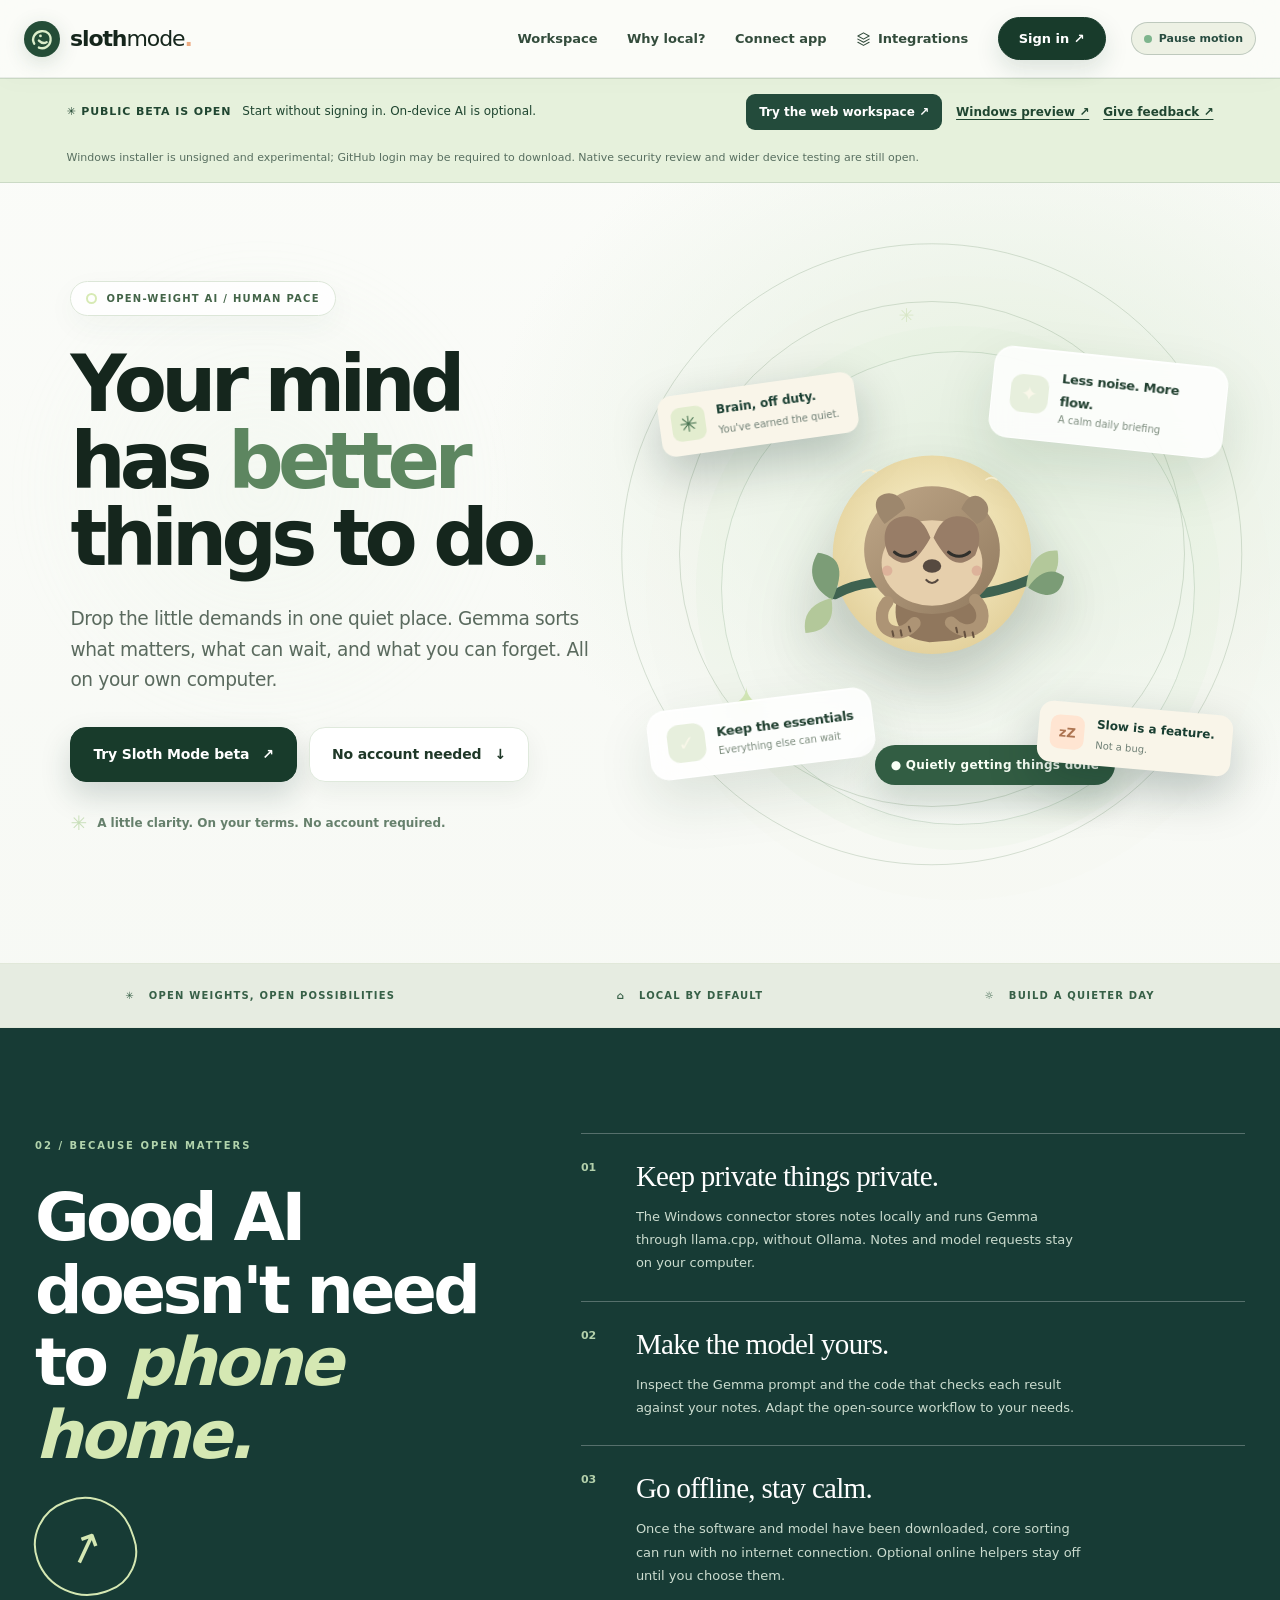
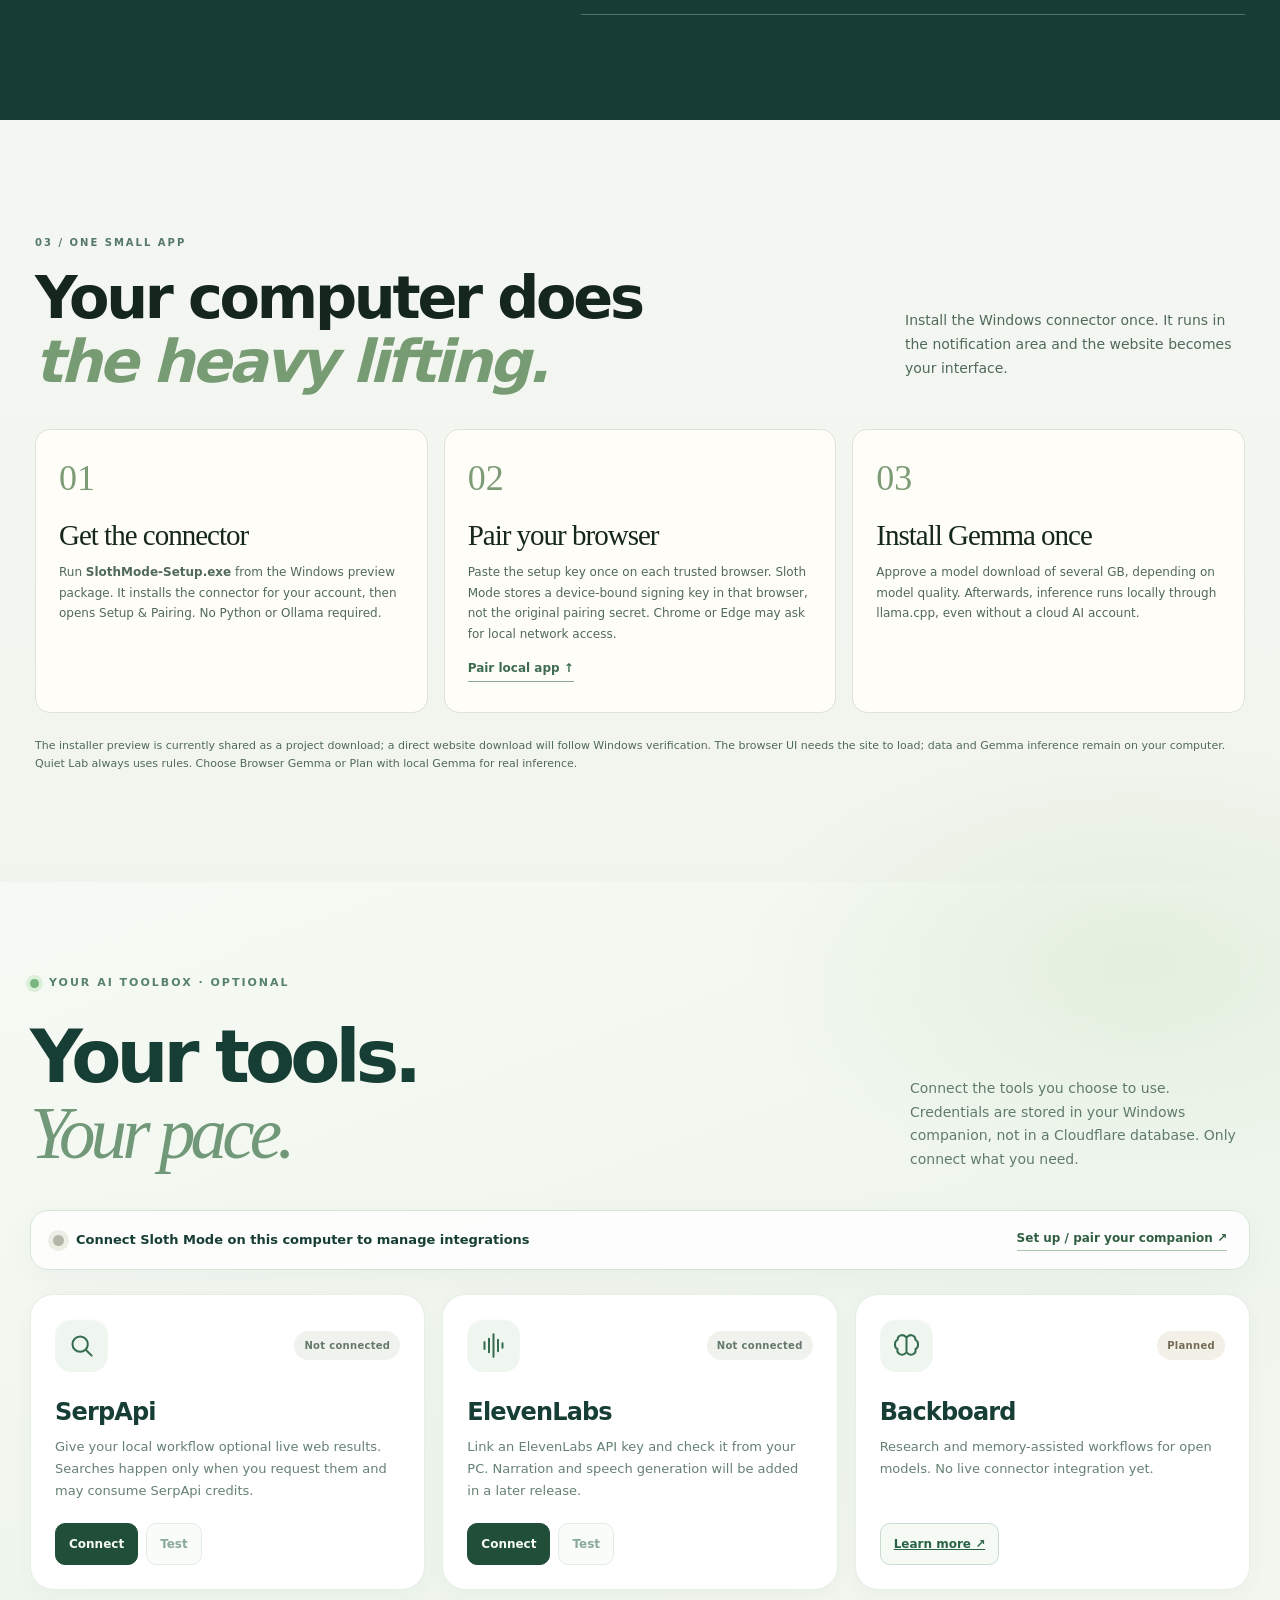
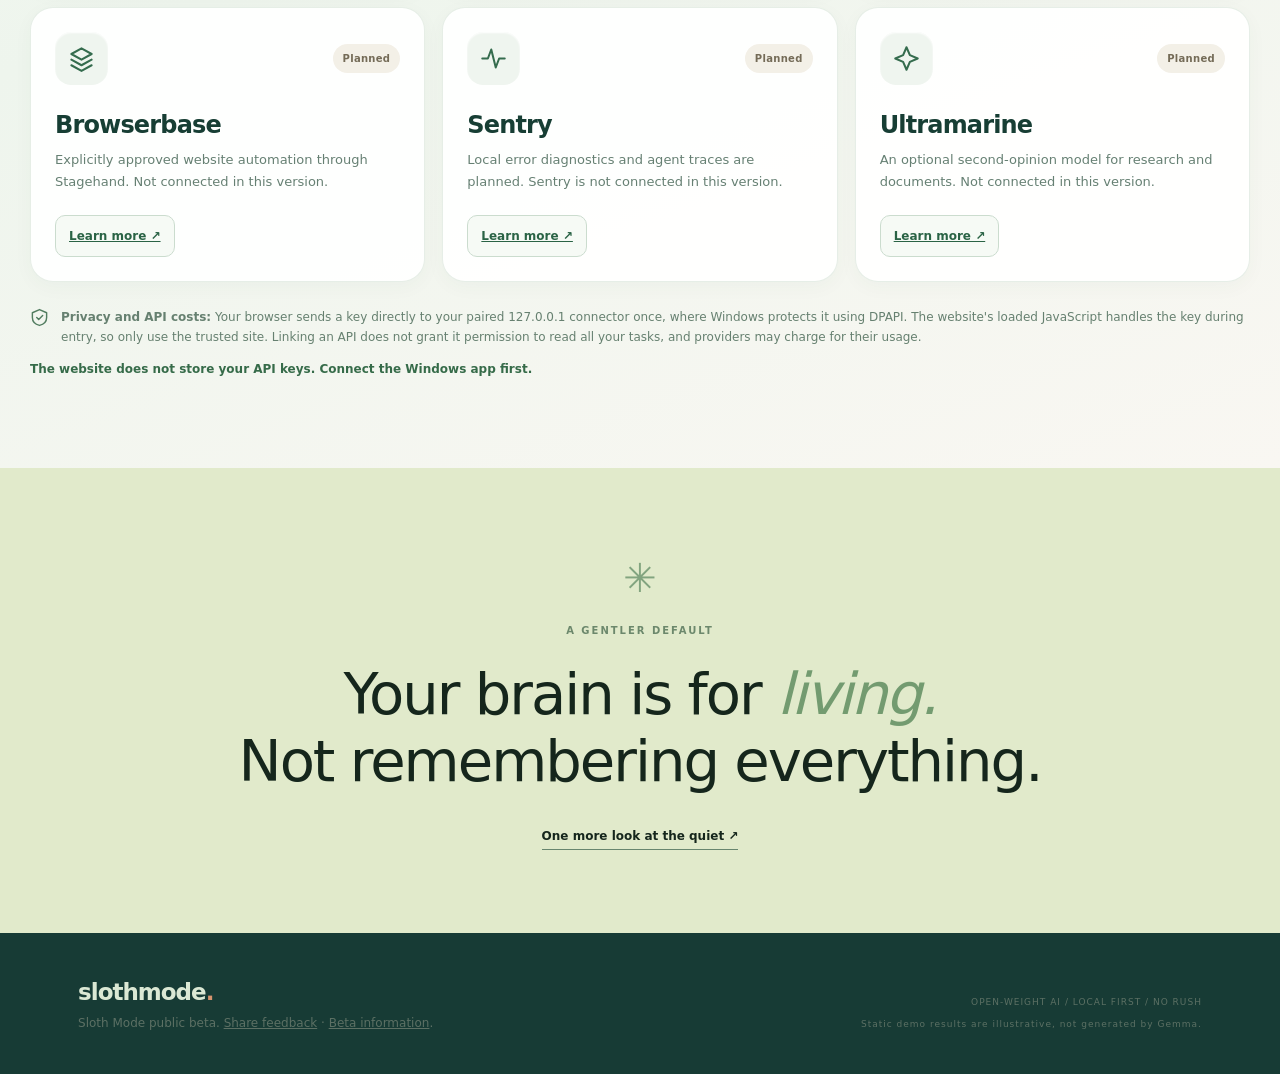
==== commit ffa8ec81: "Align judge download with verified final candidate and model sizes" ====
--- a/web/index.html
+++ b/web/index.html
@@ -804,7 +804,7 @@
       <div class="sm-beta-ribbon-copy"><strong>✳ PUBLIC BETA IS OPEN</strong><span>Start without signing in. On-device AI is optional.</span></div>
       <div class="sm-beta-ribbon-links">
         <a href="/dashboard">Try the web workspace ↗</a>
-        <a href="https://github.com/marceli1404/sloth-mode/actions/runs/39694111337" target="_blank" rel="noopener noreferrer" aria-label="Get unsigned experimental Windows preview on GitHub Actions">Windows preview ↗</a>
+        <a href="https://github.com/marceli1404/sloth-mode/actions/runs/40133971950" target="_blank" rel="noopener noreferrer" aria-label="Get unsigned experimental Windows preview on GitHub Actions">Windows preview ↗</a>
         <a href="https://github.com/marceli1404/sloth-mode/issues/30" target="_blank" rel="noopener noreferrer">Give feedback ↗</a>
       </div>
       <p class="sm-beta-ribbon-qualifier">Windows installer is unsigned and experimental; GitHub login may be required to download. Native security review and wider device testing are still open.</p>
@@ -884,7 +884,7 @@
         <div class="bridge-focus" aria-labelledby="bridge-focus-title"><div class="bridge-focus-intro"><span class="bridge-focus-icon" aria-hidden="true">◷</span><div><strong id="bridge-focus-title">A little focus, then a break.</strong><small>Set a gentle timer. The tab can stay open while you work.</small></div></div><div class="bridge-timer"><output id="bridge-timer-value" aria-live="off">05:00</output><div class="bridge-timer-buttons"><button type="button" id="bridge-timer-short" aria-pressed="true">5m</button><button type="button" id="bridge-timer-long" aria-pressed="false">15m</button><button type="button" id="bridge-timer-toggle">Start</button><button type="button" id="bridge-timer-reset">Reset</button></div></div><div class="bridge-timer-track" aria-hidden="true"><span id="bridge-timer-track-fill"></span></div><p id="bridge-timer-message" role="status" aria-live="polite">Five minutes is enough to begin.</p></div>
         <label class="bridge-key-label" for="bridge-note">ADD A THOUGHT</label><textarea id="bridge-note" class="bridge-note" maxlength="3000" placeholder="Something that's on your mind..."></textarea><div class="bridge-entry-hint"><span>Stored on your PC · never uploaded by Sloth Mode</span><span>Ctrl + Enter to save</span></div>
         <div class="bridge-entry-actions"><button type="button" id="bridge-add" class="bridge-button">+ Save on this PC</button><button type="button" id="bridge-import" class="bridge-button secondary">Import Quiet Lab lines</button><button type="button" id="bridge-export" class="bridge-button secondary">↓ Export .md</button></div>
-        <div class="bridge-ai"><h3>Let Gemma take a turn.</h3><p id="bridge-ai-status">Check model readiness to begin.</p><div class="bridge-options"><label for="bridge-backend" style="font-size:13px">Local runtime:</label><select id="bridge-backend"><option value="cpu">CPU · most compatible</option><option value="vulkan">Vulkan GPU · experimental</option></select><button type="button" id="bridge-setup" class="bridge-button secondary">Install Gemma (~2.5 GB)</button><button type="button" id="bridge-plan" class="bridge-button">✳ Plan with local Gemma</button></div><p style="font-size:12px">The first model download needs your approval. Once installed, the model runs on your PC through llama.cpp; no Ollama required.</p></div>
+        <div class="bridge-ai"><h3>Let Gemma take a turn.</h3><p id="bridge-ai-status">Check model readiness to begin.</p><div class="bridge-options"><label for="bridge-backend" style="font-size:13px">Local runtime:</label><select id="bridge-backend"><option value="cpu">CPU · most compatible</option><option value="vulkan">Vulkan GPU · experimental</option></select><button type="button" id="bridge-setup" class="bridge-button secondary">Set up local Gemma</button><button type="button" id="bridge-plan" class="bridge-button">✳ Plan with local Gemma</button></div><p style="font-size:12px">The first model download needs your approval and uses several GB, depending on model quality. Once installed, the model runs on your PC through llama.cpp; no Ollama required.</p></div>
       </div>
     </div>
   </div>
@@ -912,7 +912,7 @@
 <dialog class="sm-dialog" id="sm-connect-dialog" aria-labelledby="sm-connect-title"><form id="sm-connect-form"><h3 id="sm-connect-title">Connect provider</h3><p>Enter the API key from your provider. It is sent to your paired Windows app, encrypted locally, and never displayed again.</p><label for="sm-connect-key">Private API key</label><input id="sm-connect-key" type="password" autocomplete="off" spellcheck="false" maxlength="512" required><div class="sm-dialog-error" id="sm-dialog-error" role="alert"></div><div class="sm-dialog-buttons"><button type="button" class="sm-action" onclick="this.closest('dialog').close()">Cancel</button><button id="sm-submit" class="sm-action primary" type="submit">Save on this PC</button></div></form></dialog>
 
       <section class="preview-why" id="why"><div class="why-left"><span class="section-number">02 / BECAUSE OPEN MATTERS</span><h2>Good AI<br>doesn't need<br>to <em>phone home.</em></h2><div class="hand-drawn-circle" aria-hidden="true">↗</div></div><div class="why-right"><div class="why-row"><span>01</span><div><h3>Keep private things private.</h3><p>The Windows connector stores notes locally and runs Gemma through llama.cpp, without Ollama. Notes and model requests stay on your computer.</p></div></div><div class="why-row"><span>02</span><div><h3>Make the model yours.</h3><p>Inspect the Gemma prompt and the code that checks each result against your notes. Adapt the open-source workflow to your needs.</p></div></div><div class="why-row"><span>03</span><div><h3>Go offline, stay calm.</h3><p>Once the software and model have been downloaded, core sorting can run with no internet connection. Optional online helpers stay off until you choose them.</p></div></div></div></section>
-      <section class="preview-install" id="install"><div class="install-heading"><div><span class="section-number">03 / ONE SMALL APP</span><h2>Your computer does<br><em>the heavy lifting.</em></h2></div><p>Install the Windows connector once. It runs in the notification area and the website becomes your interface.</p></div><div class="install-grid"><div><span class="install-step">01</span><h3>Get the connector</h3><p>Run <strong>SlothMode-Setup.exe</strong> from the Windows preview package. It installs the connector for your account, then opens Setup &amp; Pairing. No Python or Ollama required.</p></div><div><span class="install-step">02</span><h3>Pair your browser</h3><p>Paste the setup key once on each trusted browser. Sloth Mode stores a device-bound signing key in that browser, not the original pairing secret. Chrome or Edge may ask for local network access.</p><a class="install-link" href="/dashboard#connector">Pair local app ↑</a></div><div><span class="install-step">03</span><h3>Install Gemma once</h3><p>Approve the optional ~2.5 GB model download. Afterwards, inference runs locally through llama.cpp, even without a cloud AI account.</p></div></div><p class="install-small">The installer preview is currently shared as a project download; a direct website download will follow Windows verification. The browser UI needs the site to load; data and Gemma inference remain on your computer. Quiet Lab always uses rules. Choose Browser Gemma or Plan with local Gemma for real inference.</p></section>
+      <section class="preview-install" id="install"><div class="install-heading"><div><span class="section-number">03 / ONE SMALL APP</span><h2>Your computer does<br><em>the heavy lifting.</em></h2></div><p>Install the Windows connector once. It runs in the notification area and the website becomes your interface.</p></div><div class="install-grid"><div><span class="install-step">01</span><h3>Get the connector</h3><p>Run <strong>SlothMode-Setup.exe</strong> from the Windows preview package. It installs the connector for your account, then opens Setup &amp; Pairing. No Python or Ollama required.</p></div><div><span class="install-step">02</span><h3>Pair your browser</h3><p>Paste the setup key once on each trusted browser. Sloth Mode stores a device-bound signing key in that browser, not the original pairing secret. Chrome or Edge may ask for local network access.</p><a class="install-link" href="/dashboard#connector">Pair local app ↑</a></div><div><span class="install-step">03</span><h3>Install Gemma once</h3><p>Approve a model download of several GB, depending on model quality. Afterwards, inference runs locally through llama.cpp, even without a cloud AI account.</p></div></div><p class="install-small">The installer preview is currently shared as a project download; a direct website download will follow Windows verification. The browser UI needs the site to load; data and Gemma inference remain on your computer. Quiet Lab always uses rules. Choose Browser Gemma or Plan with local Gemma for real inference.</p></section>
       <section id="integrations" class="sm-section" aria-labelledby="sm-integrations-title">
   <span class="sm-preheading">YOUR AI TOOLBOX · OPTIONAL</span>
   <div class="sm-section-intro" data-sm-reveal><h2 id="sm-integrations-title">Your tools.<br><em>Your pace.</em></h2><p>Connect the tools you choose to use. Credentials are stored in your Windows companion, not in a Cloudflare database. Only connect what you need.</p></div>
@@ -1155,7 +1155,7 @@
  });
  byId("bridge-setup").addEventListener("click",async()=>{
    const backend=byId("bridge-backend").value;
-   if(!confirm("Download Gemma 3 (~2.5 GB) and llama.cpp from their official public sources onto this PC? The download may use disk space and bandwidth."))return;
+   if(!confirm("Download Gemma 3 (several GB, depending on model quality) and llama.cpp from their official public sources onto this PC? The download may use disk space and bandwidth."))return;
    try{await request("/v1/setup",{backend,consent:true});message("Local download started. You can see progress here.");await refresh()}catch(e){message(errorText(e))}
  });
  byId("bridge-plan").addEventListener("click",async()=>{try{await request("/v1/plan",{});message("Gemma is sorting your local notes...");await refresh()}catch(e){message(errorText(e))}});
